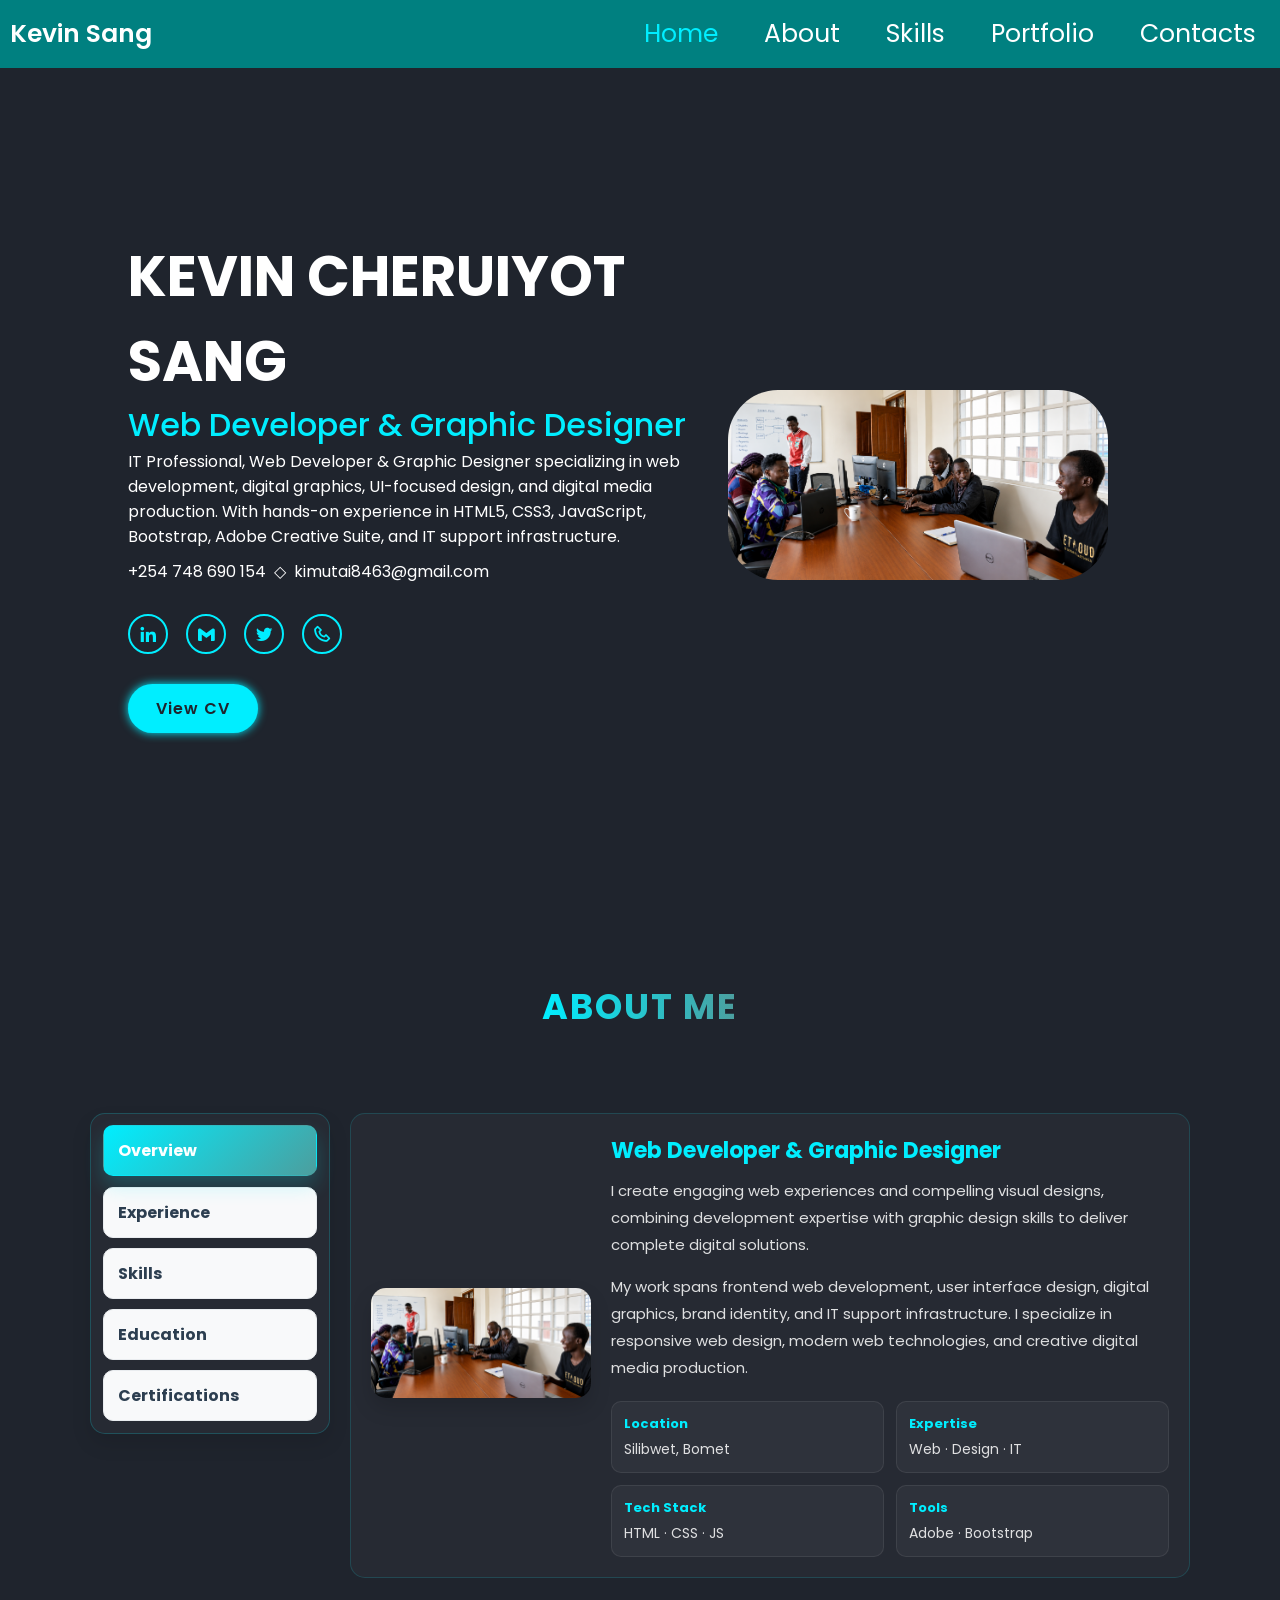
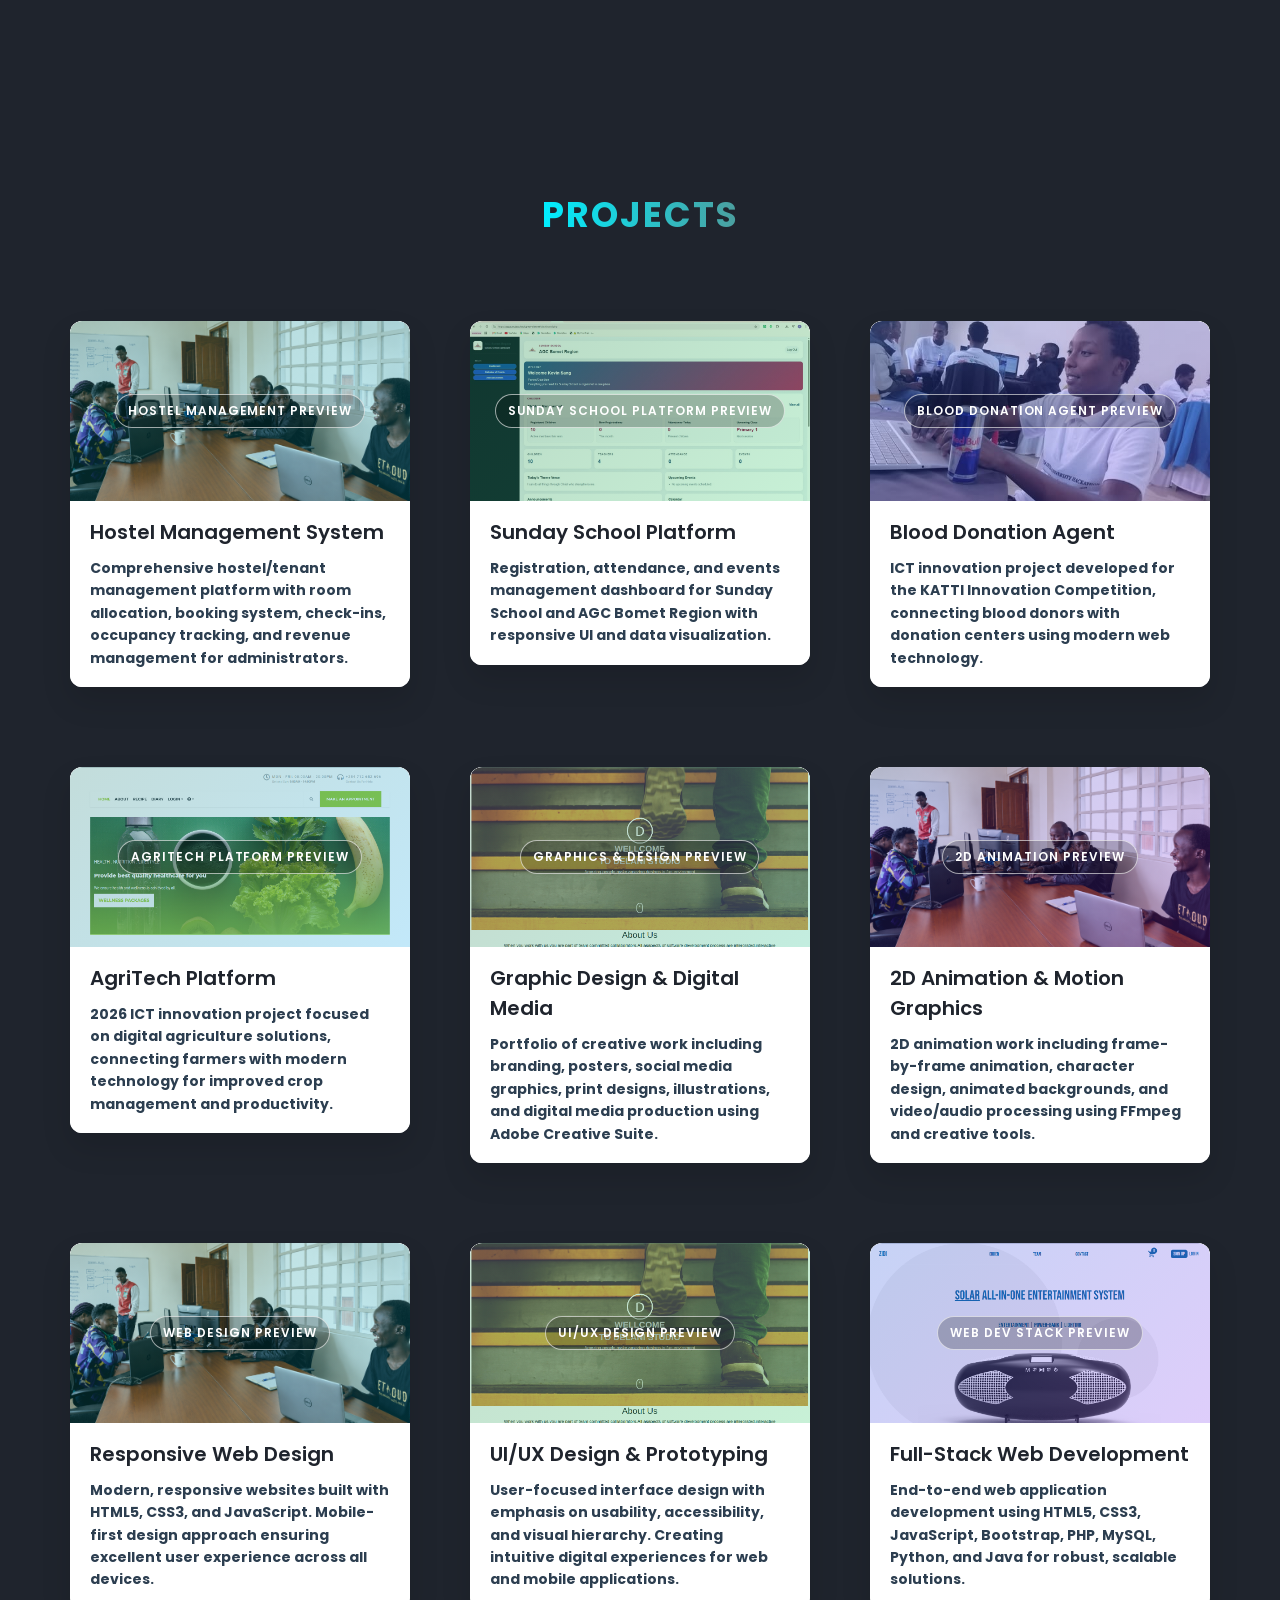
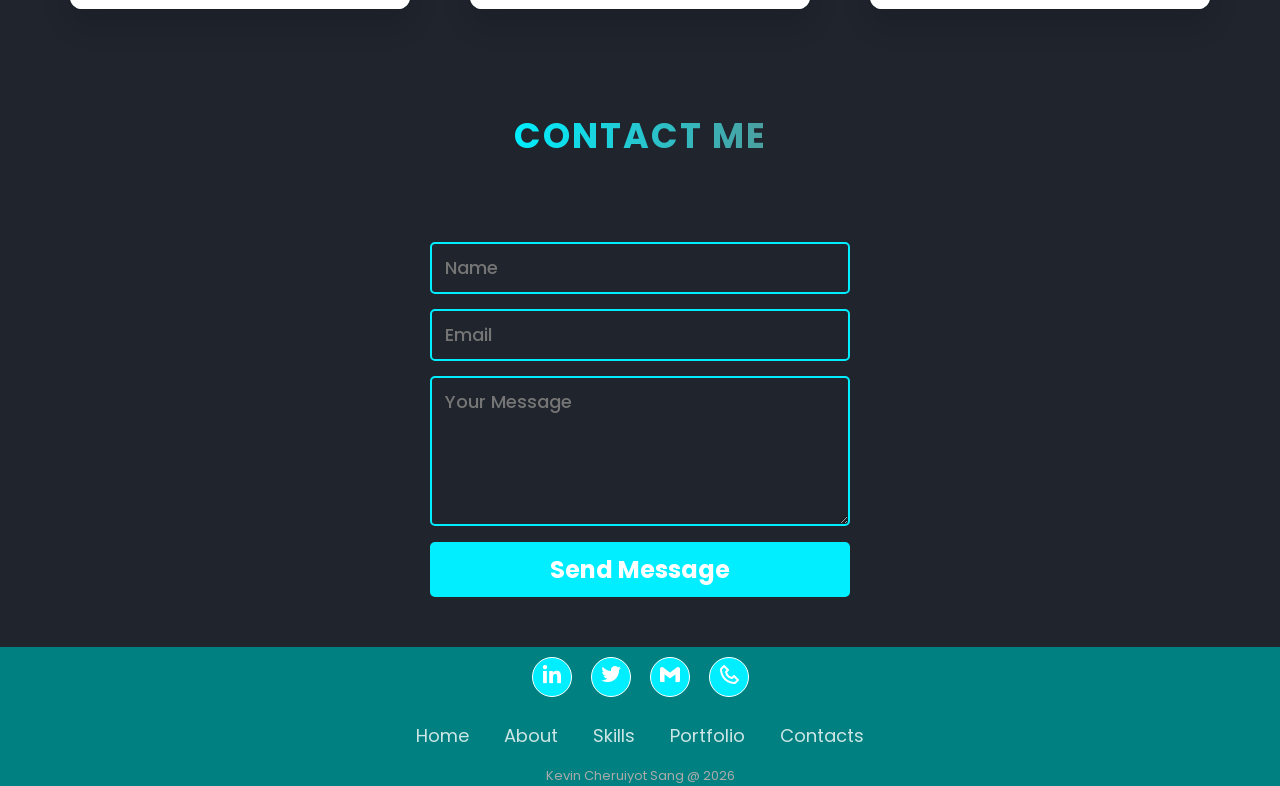
==== index.html @ 3bab042b "Update images and adjust background for improved visual consistency" ====
<!DOCTYPE html>
<html lang="en">

<head>
    <meta charset="UTF-8">
    <meta http-equiv="X-UA-Compatible" content="IE=edge">
    <meta name="viewport" content="width=device-width, initial-scale=1.0">
    <title>Kevin Cheruiyot Sang | Web Developer & Graphic Designer</title>
    <link href='https://unpkg.com/boxicons@2.1.4/css/boxicons.min.css' rel='stylesheet'>
    <link rel="stylesheet" href="./style.css">
   <link rel="icon" type="image/x-icon" href="images/favicon.ico">
</head>

<body>
    <nav class="navbar">
       
        <div class="logo">Kevin Sang</div>

        
        <ul class="nav-links">

            
            <input type="checkbox" id="checkbox_toggle" />
            <label for="checkbox_toggle" class="hamburger">&#9776;</label>

          
            <div class="menu">
                <li><a href="#" style="--i:1" class="active">Home</a></li>
                <li><a href="#about" style="--i:2">About</a></li>
                <li><a href="#about" style="--i:3">Skills</a></li>
                <li><a href="#portfolio" style="--i:4">Portfolio</a></li>
                <li><a href="#contact" style="--i:5">Contacts</a></li>

            </div>
        </ul>
    </nav>
    
    
        <section class="home">
            <div class="home-content">
                <h1>KEVIN CHERUIYOT SANG</h1>
                <h3><span>Web Developer & Graphic Designer</span></h3>
                <p>IT Professional, Web Developer & Graphic Designer specializing in web development, digital graphics, UI-focused design, and digital media production. With hands-on experience in HTML5, CSS3, JavaScript, Bootstrap, Adobe Creative Suite, and IT support infrastructure.</p>
                <p style="margin-top: 10px;">+254 748 690 154 &nbsp;◇&nbsp; kimutai8463@gmail.com</p>
                <div class="social-media">
                    <a href="https://ke.linkedin.com/in/sang-sang-044a56350" target="_blank" rel="noopener noreferrer" style="--i:6" aria-label="LinkedIn profile"><i class='bx bxl-linkedin'></i></a>
                    <a href="https://mail.google.com/mail/u/0/?view=cm&amp;fs=1&amp;to=kimutai8463@gmail.com" target="_blank" rel="noopener noreferrer" style="--i:7" aria-label="Compose an email to Kevin Cheruiyot Sang"><i class='bx bxl-gmail'></i></a>
                    <a href="https://x.com/sangkimu" target="_blank" rel="noopener noreferrer" style="--i:8" aria-label="X profile"><i class='bx bxl-twitter'></i></a>
                    <a href="tel:+254748690154" style="--i:9" aria-label="Call Kevin Cheruiyot Sang"><i class='bx bx-phone'></i></a>
                </div>
                <a href="./Resume_2.pdf" class="btn">View CV</a>
            </div>
            <div class="home-img">

                <img src="./images/home.png" alt="Kevin Cheruiyot Sang" width="400" height="450" style="border-radius: 50px;">

            </div>
        </section>
        <section class="about" id="about">
            <div class="u-center-text u-margin-bottom-big">
                <h2 class="heading-secondary">ABOUT ME</h2>
            </div>

            <div class="about-row">
                <aside class="about-nav">
                    <div class="nav-item active" data-section="overview">
                        <h3>Overview</h3>
                    </div>
                    <div class="nav-item" data-section="backend">
                        <h3>Experience</h3>
                    </div>
                    <div class="nav-item" data-section="frontend">
                        <h3>Skills</h3>
                    </div>
                    <div class="nav-item" data-section="payments">
                        <h3>Education</h3>
                    </div>
                    <div class="nav-item" data-section="devops">
                        <h3>Certifications</h3>
                    </div>
                </aside>

                <div class="about-content">
                    <div class="content-section active" id="overview">
                        <div class="about-profile">
                            <div class="profile-image">
                                <img src="./images/home.png" alt="Kevin Cheruiyot Sang">
                            </div>

                            <div class="overview-text">
                                <h3>Web Developer & Graphic Designer</h3>
                                <p>
                                    I create engaging web experiences and compelling visual designs, combining development expertise with graphic design skills to deliver complete digital solutions.
                                </p>
                                <p>
                                    My work spans frontend web development, user interface design, digital graphics, brand identity, and IT support infrastructure. I specialize in responsive web design, modern web technologies, and creative digital media production.
                                </p>

                                <div class="quick-stats">
                                    <div class="stat-item">
                                        <h4>Location</h4>
                                        <p>Silibwet, Bomet</p>
                                    </div>
                                    <div class="stat-item">
                                        <h4>Expertise</h4>
                                        <p>Web · Design · IT</p>
                                    </div>
                                    <div class="stat-item">
                                        <h4>Tech Stack</h4>
                                        <p>HTML · CSS · JS</p>
                                    </div>
                                    <div class="stat-item">
                                        <h4>Tools</h4>
                                        <p>Adobe · Bootstrap</p>
                                    </div>
                                </div>
                            </div>
                        </div>
                    </div>

                    <div class="content-section" id="backend">
                        <h3>Professional Experience</h3>
                        <div class="expertise-grid">
                            <div class="expertise-item">
                                <h4>IT Intern · Nakuru County Government</h4>
                                <p class="meta">Jan 2026 - Apr 2026</p>
                                <p class="meta">Ministry of Gender, Sports & Social Services</p>
                                <ul>
                                    <li>Provided IT systems support and technical assistance to staff</li>
                                    <li>Performed hardware and software troubleshooting and maintenance</li>
                                    <li>Collaborated with ICT personnel on system administration</li>
                                    <li>Ensured security and data confidentiality protocols</li>
                                </ul>
                            </div>

                            <div class="expertise-item">
                                <h4>IT Attachee · Nakuru County Government</h4>
                                <p class="meta">Jan 2024 - Apr 2024</p>
                                <p class="meta">ICT Department</p>
                                <ul>
                                    <li>Provided first-level technical support to end users</li>
                                    <li>Installed software and performed system updates</li>
                                    <li>Conducted preventive maintenance and network troubleshooting</li>
                                    <li>Set up computer systems and provided user support</li>
                                </ul>
                            </div>
                        </div>
                    </div>

                    <div class="content-section" id="frontend">
                        <h3>Core Skills</h3>
                        <div class="expertise-grid">
                            <div class="expertise-item">
                                <h4>🎨 Graphic & Visual Design</h4>
                                <p>Adobe Photoshop, Adobe Illustrator, Adobe Creative Cloud, Brand Identity, Digital Media Design, Print Media Design, Social Media Graphics, Digital Layouts, Editorial Graphics.</p>
                            </div>
                            <div class="expertise-item">
                                <h4>💻 Web Development</h4>
                                <p>HTML5, CSS3, JavaScript, Bootstrap, Responsive Web Design, PHP, MySQL, Python, Java, Basic JavaScript Programming, Database Management.</p>
                            </div>
                            <div class="expertise-item">
                                <h4>🖥️ IT & Systems</h4>
                                <p>IT Support, Help Desk Operations, Hardware Troubleshooting, Software Troubleshooting, Networking, System Administration, System Maintenance, Cybersecurity Fundamentals, Technical Documentation.</p>
                            </div>
                            <div class="expertise-item">
                                <h4>🎬 Media & Creative Production</h4>
                                <p>2D Animation, Digital Illustration, Visual Storytelling, Frame-by-Frame Animation, Video/Audio Processing, FFmpeg, Creative Content Production.</p>
                            </div>
                        </div>
                    </div>

                    <div class="content-section" id="payments">
                        <h3>Education</h3>
                        <div class="expertise-grid">
                            <div class="expertise-item">
                                <h4>Diploma in Information & Communication Technology</h4>
                                <p class="meta">Bomet Central Technical & Vocational College</p>
                                <p>Jan 2025 - Nov 2025 · Kenya</p>
                                <p class="small-text">Coursework: Computer Systems, Networking, Programming, Databases, Troubleshooting, Hardware Maintenance, Cybersecurity</p>
                            </div>
                        </div>
                    </div>

                    <div class="content-section" id="devops">
                        <h3>Certifications & Achievements</h3>
                        <div class="expertise-grid">
                            <div class="expertise-item">
                                <h4>KATTI ICT Innovation Competition</h4>
                                <p>Developed Blood Donation Agent as part of Kenya's leading ICT innovation program, showcasing practical application development and problem-solving skills.</p>
                            </div>
                            <div class="expertise-item">
                                <h4>Professional Development</h4>
                                <p>Continuous learning in web technologies, graphic design, digital media production, IT infrastructure, and emerging technologies through practical project experience.</p>
                            </div>
                        </div>
                    </div>
                </div>
            </div>
        </section>

        <section class="section-tours" id="portfolio">
            <div class=" u-center-text u-margin-bottom-big ">
                <h2 class="heading-secondary">
                    PROJECTS
                </h2>
            </div>
            <div class="row">
                <div class="project-animation--1">
                    <div class="col-1-of-3 col">
                        <div class="card">
                            <div class="card__side card__side--front ">
                                <div class="card__picture card__picture-1 card__picture-hostel">
                                    <span class="card__picture-label">Hostel Management Preview</span>
                                </div>
                                <h4 class="card__heading">
                                    <span class="card__heading--span--1">
                                        Hostel Management System
                                    </span>
                                </h4>
                                <div class="card__details">
                                    <p class="card__details-paragraph">Comprehensive hostel/tenant management platform with room allocation, booking system, check-ins, occupancy tracking, and revenue management for administrators.</p>
                                </div>
                            </div>
                            <div class="card__side card__side--back card__side--back-1">
                                <div class="card__cta">
                                    <p class="card__hover-description">Comprehensive hostel/tenant management platform with room allocation, booking system, check-ins, occupancy tracking, and revenue management for administrators.</p>
                                    <div class="card__price-box">
                                        <p class="card__price-only">FULL-STACK</p>
                                        <p class="card__price-only">HTML · CSS · JS</p>
                                    </div>
                                    <a href="#" class="btn btn--white">View Project</a>
                                </div>
                            </div>
                        </div>
                    </div>
                    <div class="col-1-of-3 col">
                        <div class="card">
                            <div class="card__side card__side--front ">
                                <div class="card__picture card__picture-2 card__picture-dashboard">
                                    <span class="card__picture-label">Sunday School Platform Preview</span>
                                </div>
                                <h4 class="card__heading">
                                    <span class="card__heading--span--2">
                                        Sunday School Platform
                                    </span>
                                </h4>
                                <div class="card__details">
                                    <p class="card__details-paragraph">Registration, attendance, and events management dashboard for Sunday School and AGC Bomet Region with responsive UI and data visualization.</p>
                                </div>
                            </div>
                            <div class="card__side card__side--back card__side--back-2">
                                <div class="card__cta">
                                    <p class="card__hover-description">Registration, attendance, and events management dashboard for Sunday School and AGC Bomet Region with responsive UI and data visualization.</p>
                                    <div class="card__price-box">
                                        <p class="card__price-only">DASHBOARD</p>
                                        <p class="card__price-only">RESPONSIVE UI</p>
                                    </div>
                                    <a href="#" class="btn btn--white">View Project</a>
                                </div>
                            </div>
                        </div>
                    </div>
                    <div class="col-1-of-3 col">
                        <div class="card">
                            <div class="card__side card__side--front ">
                                <div class="card__picture card__picture-3 card__picture-blood">
                                    <span class="card__picture-label">Blood Donation Agent Preview</span>
                                </div>
                                <h4 class="card__heading">
                                    <span class="card__heading--span--3">
                                        Blood Donation Agent
                                    </span>
                                </h4>
                                <div class="card__details">
                                    <p class="card__details-paragraph">ICT innovation project developed for the KATTI Innovation Competition, connecting blood donors with donation centers using modern web technology.</p>
                                </div>
                            </div>
                            <div class="card__side card__side--back card__side--back-3">
                                <div class="card__cta">
                                    <p class="card__hover-description">ICT innovation project developed for the KATTI Innovation Competition, connecting blood donors with donation centers using modern web technology.</p>
                                    <div class="card__price-box">
                                        <p class="card__price-only">INNOVATION</p>
                                        <p class="card__price-only">KATTI PROJECT</p>
                                    </div>
                                    <a href="#" class="btn btn--white">View Project</a>
                                </div>
                            </div>
                        </div>
                    </div>
                </div>
            </div>
            <div class="row">
                <div class="project-animation--2">
                    <div class="col-1-of-3 col">
                        <div class="card">
                            <div class="card__side card__side--front ">
                                <div class="card__picture card__picture-4 card__picture-agritech">
                                    <span class="card__picture-label">AgriTech Platform Preview</span>
                                </div>
                                <h4 class="card__heading">
                                    <span class="card__heading--span--1">
                                        AgriTech Platform
                                    </span>
                                </h4>
                                <div class="card__details">
                                    <p class="card__details-paragraph">2026 ICT innovation project focused on digital agriculture solutions, connecting farmers with modern technology for improved crop management and productivity.</p>
                                </div>
                            </div>
                            <div class="card__side card__side--back card__side--back-1">
                                <div class="card__cta">
                                    <p class="card__hover-description">2026 ICT innovation project focused on digital agriculture solutions, connecting farmers with modern technology for improved crop management and productivity.</p>
                                    <div class="card__price-box">
                                        <p class="card__price-only">AGRICULTURE</p>
                                        <p class="card__price-only">INNOVATION</p>
                                    </div>
                                    <a href="#" class="btn btn--white">View Project</a>
                                </div>
                            </div>
                        </div>
                    </div>
                    <div class="col-1-of-3 col">
                        <div class="card">
                            <div class="card__side card__side--front ">
                                <div class="card__picture card__picture-5 card__picture-design">
                                    <span class="card__picture-label">Graphics & Design Preview</span>
                                </div>
                                <h4 class="card__heading">
                                    <span class="card__heading--span--2">
                                        Graphic Design & Digital Media
                                    </span>
                                </h4>
                                <div class="card__details">
                                    <p class="card__details-paragraph">Portfolio of creative work including branding, posters, social media graphics, print designs, illustrations, and digital media production using Adobe Creative Suite.</p>
                                </div>
                            </div>
                            <div class="card__side card__side--back card__side--back-2">
                                <div class="card__cta">
                                    <p class="card__hover-description">Portfolio of creative work including branding, posters, social media graphics, print designs, illustrations, and digital media production using Adobe Creative Suite.</p>
                                    <div class="card__price-box">
                                        <p class="card__price-only">DESIGN</p>
                                        <p class="card__price-only">ADOBE</p>
                                    </div>
                                    <a href="gallery.html" class="btn btn--white">View Full Gallery</a>
                                </div>
                            </div>
                        </div>
                    </div>
                    <div class="col-1-of-3 col">
                        <div class="card">
                            <div class="card__side card__side--front ">
                                <div class="card__picture card__picture-6 card__picture-animation">
                                    <span class="card__picture-label">2D Animation Preview</span>
                                </div>
                                <h4 class="card__heading">
                                    <span class="card__heading--span--3">
                                        2D Animation & Motion Graphics
                                    </span>
                                </h4>
                                <div class="card__details">
                                    <p class="card__details-paragraph">2D animation work including frame-by-frame animation, character design, animated backgrounds, and video/audio processing using FFmpeg and creative tools.</p>
                                </div>
                            </div>
                            <div class="card__side card__side--back card__side--back-3">
                                <div class="card__cta">
                                    <p class="card__hover-description">2D animation work including frame-by-frame animation, character design, animated backgrounds, and video/audio processing using FFmpeg and creative tools.</p>
                                    <div class="card__price-box">
                                        <p class="card__price-only">ANIMATION</p>
                                        <p class="card__price-only">MOTION</p>
                                    </div>
                                    <a href="./animation.html" class="btn btn--white">View Animation Clips</a>
                                </div>
                            </div>
                        </div>
                    </div>
                </div>
            </div>
            <div class="row">
                <div class="project-animation--1">
                    <div class="col-1-of-3 col">
                        <div class="card">
                            <div class="card__side card__side--front ">
                                <div class="card__picture card__picture-1 card__picture-web">
                                    <span class="card__picture-label">Web Design Preview</span>
                                </div>
                                <h4 class="card__heading">
                                    <span class="card__heading--span--1">
                                        Responsive Web Design
                                    </span>
                                </h4>
                                <div class="card__details">
                                    <p class="card__details-paragraph">Modern, responsive websites built with HTML5, CSS3, and JavaScript. Mobile-first design approach ensuring excellent user experience across all devices.</p>
                                </div>
                            </div>
                            <div class="card__side card__side--back card__side--back-1">
                                <div class="card__cta">
                                    <p class="card__hover-description">Modern, responsive websites built with HTML5, CSS3, and JavaScript. Mobile-first design approach ensuring excellent user experience across all devices.</p>
                                    <div class="card__price-box">
                                        <p class="card__price-only">WEB DESIGN</p>
                                        <p class="card__price-only">RESPONSIVE</p>
                                    </div>
                                    <a href="#" class="btn btn--white">View Projects</a>
                                </div>
                            </div>
                        </div>
                    </div>
                    <div class="col-1-of-3 col">
                        <div class="card">
                            <div class="card__side card__side--front ">
                                <div class="card__picture card__picture-2 card__picture-uiux">
                                    <span class="card__picture-label">UI/UX Design Preview</span>
                                </div>
                                <h4 class="card__heading">
                                    <span class="card__heading--span--2">
                                        UI/UX Design & Prototyping
                                    </span>
                                </h4>
                                <div class="card__details">
                                    <p class="card__details-paragraph">User-focused interface design with emphasis on usability, accessibility, and visual hierarchy. Creating intuitive digital experiences for web and mobile applications.</p>
                                </div>
                            </div>
                            <div class="card__side card__side--back card__side--back-2">
                                <div class="card__cta">
                                    <p class="card__hover-description">User-focused interface design with emphasis on usability, accessibility, and visual hierarchy. Creating intuitive digital experiences for web and mobile applications.</p>
                                    <div class="card__price-box">
                                        <p class="card__price-only">UI/UX</p>
                                        <p class="card__price-only">DESIGN</p>
                                    </div>
                                    <a href="#" class="btn btn--white">View Designs</a>
                                </div>
                            </div>
                        </div>
                    </div>
                    <div class="col-1-of-3 col">
                        <div class="card">
                            <div class="card__side card__side--front ">
                                <div class="card__picture card__picture-3 card__picture-fullstack">
                                    <span class="card__picture-label">Web Dev Stack Preview</span>
                                </div>
                                <h4 class="card__heading">
                                    <span class="card__heading--span--3">
                                        Full-Stack Web Development
                                    </span>
                                </h4>
                                <div class="card__details">
                                    <p class="card__details-paragraph">End-to-end web application development using HTML5, CSS3, JavaScript, Bootstrap, PHP, MySQL, Python, and Java for robust, scalable solutions.</p>
                                </div>
                            </div>
                            <div class="card__side card__side--back card__side--back-3">
                                <div class="card__cta">
                                    <p class="card__hover-description">End-to-end web application development using HTML5, CSS3, JavaScript, Bootstrap, PHP, MySQL, Python, and Java for robust, scalable solutions.</p>
                                    <div class="card__price-box">
                                        <p class="card__price-only">FULL-STACK</p>
                                        <p class="card__price-only">WEB DEV</p>
                                    </div>
                                    <a href="#" class="btn btn--white">View Projects</a>
                                </div>
                            </div>
                        </div>
                    </div>
                </div>
            </div>
        </section>

        <section class="contact" id="contact">
            <div class=" u-center-text u-margin-bottom-big ">
                <h2 class="heading-secondary">
                    CONTACT ME
                </h2>
            </div>
            <form id="contact-form">
                <input name="name" type="text" class="feedback-input" placeholder="Name" required />
                <input name="email" type="email" class="feedback-input" placeholder="Email" required />
                <textarea name="message" class="feedback-input" placeholder="Your Message" required></textarea>
                <button type="submit">Send Message</button>
            </form>

        </section>
       <script>
           const form = document.getElementById('contact-form');

           function openGmailCompose(name, email, message) {
               const subject = encodeURIComponent(`Portfolio message from ${name}`);
               const body = encodeURIComponent(`Name: ${name}\nEmail: ${email}\n\n${message}`);
               window.open(`https://mail.google.com/mail/u/0/?view=cm&fs=1&to=kimutai8463@gmail.com&su=${subject}&body=${body}`, '_blank', 'noopener,noreferrer');
           }

           // Add submit event listener
           form.addEventListener('submit', function(event) {
               event.preventDefault();

               // Get form data
               const name = form.querySelector('input[name="name"]').value;
               const email = form.querySelector('input[name="email"]').value;
               const message = form.querySelector('textarea[name="message"]').value;

               openGmailCompose(name, email, message);
               form.reset();
           });
       </script>

       <section class="footer">
        <div class="social">
              <a href="https://ke.linkedin.com/in/sang-sang-044a56350" target="_blank" rel="noopener noreferrer" style="--i:6" aria-label="LinkedIn profile"><i class='bx bxl-linkedin'></i></a>
              <a href="https://x.com/sangkimu" target="_blank" rel="noopener noreferrer" style="--i:7" aria-label="X profile"><i class='bx bxl-twitter'></i></a>
            <a href="https://mail.google.com/mail/u/0/?view=cm&amp;fs=1&amp;to=kimutai8463@gmail.com" target="_blank" rel="noopener noreferrer" style="--i:8" aria-label="Compose an email to Kevin Cheruiyot Sang"><i class='bx bxl-gmail'></i></a>
              <a href="tel:+254748690154" style="--i:9" aria-label="Call Kevin Cheruiyot Sang"><i class='bx bx-phone'></i></a>
        </div>
        <ul class="list">
            <li><a href="#" style="--i:1" class="active">Home</a></li>
            <li><a href="#" style="--i:2">About</a></li>
            <li><a href="#" style="--i:3">Skills</a></li>
            <li><a href="#" style="--i:4">Portfolio</a></li>
            <li><a href="#" style="--i:5">Contacts</a></li>
        </ul>
        <p class="copyright">Kevin Cheruiyot Sang @ <script>document.write(new Date().getFullYear())</script></p>
      </section>

    <script>
        document.addEventListener('DOMContentLoaded', function() {
            const navItems = document.querySelectorAll('.nav-item');
            const contentSections = document.querySelectorAll('.content-section');

            function setActiveTab(targetItem) {
                navItems.forEach(nav => {
                    nav.classList.toggle('active', nav === targetItem);
                    const heading = nav.querySelector('h3');
                    if (heading) {
                        heading.style.color = nav === targetItem ? '#fff' : '#2c3e50';
                    }
                });

                contentSections.forEach(section => {
                    const isActive = section.id === targetItem.dataset.section;
                    section.classList.toggle('active', isActive);
                    section.style.display = isActive ? 'block' : 'none';
                });
            }

            navItems.forEach(item => {
                item.addEventListener('click', function() {
                    setActiveTab(this);
                });
            });

            setActiveTab(document.querySelector('.nav-item.active') || navItems[0]);
        });
    </script>
</body>

</html>
<!-- service_w1zmfwm -->
<!-- template_oob2ais -->
---- style.css ----
@import url('https://fonts.googleapis.com/css2?family=Poppins:wght@300&display=swap');

* {
    margin: 0;
    padding: 0;
    box-sizing: border-box;
    font-family: 'Poppins', sans-serif;
}
html {
    font-size: 62.5%;
    scroll-behavior: smooth;

} 




body {
    background-color: #1f242d;
    color: #fff;
    box-sizing: inherit;
    /* padding: 3rem; */


    font-family: cursive;
}

a {
    text-decoration: none;
}

li {
    list-style: none;
}

.container {
    padding: 3rem;
}

.navbar {
    display: flex;
    align-items: center;
    justify-content: space-between;
    padding: 10px;
    width: 100%;
    background-color: teal;
    color: #fff;
    position: fixed;
    z-index: 100;

}

/* .header {
        position: fixed;
        top:0;
        left: 0;
        width:100% ;
        padding: 20px 10%;
        background: transparent;
        display: flex;
        justify-content: space-between;
        align-items: center;
        z-index: 100;
        }   */


/* .navbar a {
        display: inline-block;
        color: #fff;
        font-weight: 500;
        text-decoration: none;
        margin-left: 35px;
        
    } */
.navbar a:hover,
.navbar a.active {
    color: #0ef;

}

.nav-links a {
    font-size: 25px;
    color: #fff;
    transition: 3s;
    opacity: 0;
    animation: slideTop .5s ease forwards;
    animation-delay: calc(.2s * var(--i));
}

/* LOGO */
.logo {
    font-size: 25px;
    color: #fff;
    text-decoration: none;
    font-weight: 600;
    cursor: default;
    opacity: 0;
    animation: slideRight 1s ease forwards;
}

/* NAVBAR MENU */
.menu {
    display: flex;
    gap: 1em;
    font-size: 18px;
}

.menu li:hover {
    background-color: #4c9e9e;
    border-radius: 5px;
    transition: 0.3s ease;
}

.menu li {
    padding: 5px 14px;
}

/* CHECKBOX HACK */

input[type=checkbox] {
    display: none;
}

/* HAMBURGER MENU */
.hamburger {
    display: none;
    font-size: 24px;
    user-select: none;
}

.heading-secondary {
    font-size: 3.5rem;
    text-transform: uppercase;
    font-weight: 700;
    display: inline-block;
    background-image: linear-gradient(to right, #0ef, #4c9e9e);
    -webkit-background-clip: text;
    color: transparent;
    letter-spacing: .2rem;
    transition: all .2s;
}

.heading-secondary:hover {
    transform: skewY(2deg) skewX(15deg) scale(1.1);
    text-shadow: 0.5rem 1rem 2rem rgba(0, 0, 0, 0.2);
}

.heading-primary {
    color: #fff;
    text-transform: uppercase;
    backface-visibility: hidden;
    margin-bottom: 6rem;
    /* display: block; */
    font-size: 4rem;
    font-weight: 600;
    letter-spacing: .5rem;
    /* animation-name: MoveInLeft;
  animation-duration: 1s; */
    /* animation-delay: 3s;
 animation-iteration-count: 3; */
    animation-timing-function: ease-out;
}

.u-center-text {
    text-align: center !important;
}

.u-margin-bottom-big {
    margin-bottom: 8rem !important;
}
.u-margin-bottom-small {
    margin-bottom: 4rem !important; }
.u-margin-top-small {
        margin-top: 4rem !important; }


.home {
    position: relative;
    width: 95%;
    height: 100vh;
    display: flex;
    justify-content: space-between;
    align-items: center;
    padding: 70px 10% 0;
}

.home-content {
    max-width: 600px;
}

.home-content h3 {
    font-size: 32px;
    font-weight: 500;
    opacity: 0;
    animation: slideBottom 1s ease forwards;
    animation-delay: .7s;
}

.home-content h3:nth-last-of-type(2) {
    margin-bottom: 30px;
    animation: slideTop 1s ease forwards;
    animation-delay: .7s;
}

.home-content h3 span {
    color: #0ef;
}

.home-content h1 {
    font-size: 56px;
    font-weight: 700;
    margin: -3px 0;
    opacity: 0;
    animation: slideRight 1s ease forwards;
    animation-delay: .7s;


}

.home-content p {
    font-size: 16px;
    opacity: 0;
    animation: slideLeft 1s ease forwards;
    animation-delay: .7s;
}
/* img{
    border-radius: 5px;
    border: 2px solid rgb(76, 158, 158);
    box-shadow: 0 1rem 2rem rgba(76, 158, 158, 0.644);
}
.home img{
    border-radius: 5px;
    border: 2px solid rgb(76, 158, 158);
    box-shadow: 0 1rem 2rem rgba(76, 158, 158, 0.644);
} */
.home-img {
    width: min(32vw, 450px);
    max-width: 450px;
    height: auto;
    margin-right: -20px;
    animation: zoomIn 1s ease forwards;
    animation-delay: .2s;

    /* background-color: #0ef; */

}

.home-img img {
    display: block;
    width: 100%;
    max-width: 400px;
    height: auto;
    object-fit: cover;
    border-radius: 50px;

}

.home-img--about {
    max-width: 450px;
    height: 30%;
    width: 20%;
    margin-right: -20px;
    animation: zoomIn 1s ease forwards;
    animation-delay: .2s;

    /* background-color: #0ef; */

}

.home-img--about img {
    justify-content: center;
    align-items: center;

}

.social-media a {
    display: inline-flex;
    width: 40px;
    height: 40px;
    justify-content: center;
    align-items: center;
    background-color: transparent;
    border: 2px solid #0ef;
    border-radius: 50%;
    font-size: 20px;
    text-decoration: none;
    margin: 30px 15px 30px 0;
    color: #0ef;
    opacity: 0;
    animation: slideLeft 1s ease forwards;
    animation-delay: calc(.2s * var(--i));
}

.social-media a:hover {
    background-color: #0ef;
    color: #1f242d;
    box-shadow: 0 0 20px #0ef;
}

.btn {
    display: inline-block;
    padding: 12px 28px;
    background-color: #0ef;
    border-radius: 40px;
    box-shadow: 0 0 10px #0ef;
    font-size: 16px;
    color: #1f242d;
    letter-spacing: 1px;
    text-decoration: none;
    font-weight: 600;
    animation: slideTop 1s ease forwards;
    animation-delay: .2s;
}

.btn--white {
    background-color: #fff;
    color: #777;
}

.btn--white::after {
    background-color: #fff;
}


.btn-text:link, .btn-text:visited {
    font-size: 1.6rem;
    color: #55e57e;
    display: inline-block;
    text-decoration: none;
    border-bottom: 1px solid #55e57e;
    padding: 3px;
    transition: all .2s; }
  
  .btn-text:hover {
    background-color: #55e57e;
    color: #fff;
    box-shadow: 0 1rem 2rem rgba(0, 0, 0, 0.15);
    transform: translateY(-2px); }
  
  .btn-text:active {
    box-shadow: 0 1rem 2rem rgba(0, 0, 0, 0.15);
    transform: translateY(-2px); }
  





.about-me{
    
    width: 100%;
    margin: 0 auto;
    box-shadow: 0 3rem 6rem rgba(0, 0, 0, 0);
    background-color: rgba(0, 238, 255, 0.356);
    border-radius: 3px;
    padding: 3rem;
    padding-left: 3rem;
    font-size: 1.6rem;
    transform: skewX(-12deg);
}

.paragraph {
    font-size: 1.6rem;
    padding: 1.5rem;
    text-align: center;
    transform: translateX(-3rem) skewX(12deg)
    /* width: 90%; */
}

.paragraph:not(:last-child) {
    margin-bottom: 3rem;
}

.about-description {

    /* display: flex;
    align-items: center;
    justify-content: center;
    padding-left: -3rem; */
    padding-left: 8rem;



}

.about {
    padding: 8rem 7% 6rem;
}

.about-row {
    display: flex;
    align-items: flex-start;
    gap: 2rem;
    width: min(1200px, 100%);
    margin: 0 auto;
}

.about-nav {
    flex: 0 0 240px;
    display: flex;
    flex-direction: column;
    gap: 1rem;
    padding: 1.2rem;
    border: 1px solid rgba(14, 240, 255, 0.2);
    background: rgba(255, 255, 255, 0.03);
    border-radius: 1.5rem;
    box-shadow: 0 1rem 2rem rgba(0, 0, 0, 0.1);
}

.nav-item {
    background: #f8f9fa;
    color: #2c3e50;
    border: 1px solid #e9ecef;
    border-radius: 1rem;
    padding: 1.2rem 1.4rem;
    cursor: pointer;
    transition: all 0.3s ease;
}

.nav-item h3 {
    font-size: 1.6rem;
    margin: 0;
    color: inherit;
}

.nav-item:hover,
.nav-item.active {
    background: linear-gradient(135deg, #0ef, #4c9e9e);
    color: #fff;
    border-color: transparent;
    transform: translateY(-1px);
    box-shadow: 0 1rem 2rem rgba(14, 239, 255, 0.2);
}

.about-content {
    flex: 1;
    min-width: 0;
    background: rgba(255, 255, 255, 0.03);
    border: 1px solid rgba(14, 240, 255, 0.15);
    border-radius: 1.5rem;
    padding: 2rem;
    animation: MoveInLeft 2s ease-out;
}

.content-section {
    display: none;
}

.content-section.active {
    display: block;
}

.about-profile {
    display: flex;
    align-items: center;
    gap: 2rem;
}

.profile-image {
    flex: 0 0 220px;
    max-width: 280px;
}

.profile-image img {
    width: 100%;
    height: auto;
    border-radius: 1.5rem;
    object-fit: cover;
    box-shadow: 0 1rem 2rem rgba(0, 0, 0, 0.15);
}

.overview-text {
    flex: 1;
    min-width: 0;
}

.overview-text h3 {
    font-size: 2.2rem;
    margin-bottom: 1rem;
    color: #0ef;
}

.overview-text p {
    font-size: 1.5rem;
    line-height: 1.8;
    margin-bottom: 1.5rem;
    color: rgba(255, 255, 255, 0.85);
}

.quick-stats {
    display: grid;
    grid-template-columns: repeat(2, minmax(0, 1fr));
    gap: 1.2rem;
    margin-top: 2rem;
}

.stat-item {
    background: rgba(255, 255, 255, 0.04);
    border: 1px solid rgba(255, 255, 255, 0.08);
    border-radius: 1rem;
    padding: 1.2rem;
}

.stat-item h4 {
    font-size: 1.3rem;
    margin-bottom: 0.5rem;
    color: #0ef;
}

.stat-item p {
    font-size: 1.4rem;
    margin: 0;
    line-height: 1.5;
}

.expertise-grid {
    display: grid;
    grid-template-columns: repeat(2, minmax(0, 1fr));
    gap: 1.5rem;
}

.expertise-item {
    background: rgba(255, 255, 255, 0.03);
    border: 1px solid rgba(255, 255, 255, 0.08);
    border-radius: 1.2rem;
    padding: 1.5rem;
}

.expertise-item h4 {
    font-size: 1.8rem;
    margin-bottom: 0.8rem;
    color: #fff;
}

.expertise-item p,
.expertise-item li {
    font-size: 1.4rem;
    line-height: 1.7;
    color: rgba(255, 255, 255, 0.8);
}

.expertise-item ul {
    padding-left: 2rem;
}

.expertise-item .meta {
    color: #0ef;
    margin-bottom: 0.4rem;
}

.about-skills{

    animation: MoveInRight 2s ease-out; 
}

.wrapper {
    width: 400px;
    font-family: 'Poppins', sans-serif;
    margin: 3px auto;
    /* padding: 70px; */
    /* padding-right: 70px; */
}

.skill {
    margin-bottom: 10px;
    position: relative;
    overflow-x: hidden;
}

.skill>p {

    font-size: 18px;
    font-weight: 300;
    /* color: white; */
    margin: 0;
    text-transform: uppercase;
}

.skill:before {
    width: 100%;
    height: 10px;
    content: "";
    display: block;
    position: absolute;
    background-color: #959595;
    bottom: 0;
}

.skill-bar {
    width: 100%;
    height: 10px;
    background-color: teal;
    display: block;
    position: relative;
}

.skill-bar span {
    position: absolute;
    border-top: 5px solid teal;
    top: -30px;
    padding: 0;
    font-size: 18px;
    padding: 3px 0;
    font-weight: 500;
}

.skill-bar {
    position: relative;
}

.skill1 .skill-count1 {
    right: 0;
}

.skill1 {
    width: 95%;
}

.skill2 {
    width: 85%;
}

.skill2 .skill-count2 {
    right: 0;
}

.skill3 {
    width: 75%;
}

.skill3 .skill-count3 {
    right: 0;
}

.skill4 {
    width: 90%;
}

.skill4 .skill-count4 {
    right: 0;
}

.section-tours {
    /* background-color: #f7f7f7; */
    padding: 15rem 0 10rem 0;
    /* margin-top: -10rem;  */

}
.project-animation--2{
    animation: slideBottom 2s ease forwards;
    animation-fill-mode: both;
}

.project-animation--1{
    animation: slideTop 2s ease forwards;
    animation-fill-mode: both;
}

.project-animation--1 > .col,
.project-animation--2 > .col {
    animation: MoveInBottom 0.8s ease-out both;
}

.project-animation--1 > .col:nth-child(2),
.project-animation--2 > .col:nth-child(2) {
    animation-delay: 0.15s;
}

.project-animation--1 > .col:nth-child(3),
.project-animation--2 > .col:nth-child(3) {
    animation-delay: 0.3s;
}

.row {
    max-width: 114rem;
    margin: 0 auto;
}

.row:not(:last-child) {
    margin-bottom: 8rem;
}

.row::after {
    content: "";
    display: table;
    clear: both;
}

.row [class^="col-"] {
    float: left;
}

.row [class^="col-"]:not(:last-child) {
    margin-right: 6rem;
}

.row .col-1-of-2 {
    width: calc((100% - 6rem)/2);
}

.row .col-1-of-3 {
    width: calc((100% - 2 * 6rem) / 3);
}

.row .col-2-of-3 {
    width: calc(2 * ((100% - 2 * 6rem) / 3) + 6rem);
}

.row .col-1-of-4 {
    width: calc((100% - 3 * 6rem) / 4);
}

.row .col-2-of-4 {
    width: calc(2 * ((100% - 3 * 6rem) / 4) + 6rem);
}

￼ .row .col-3-of-4 {
    width: calc(3 * ((100% - 3 * 6rem) / 4) + 2 * 6rem);
}

.card {
    position: relative;
    perspective: 1000px;
    transform-style: preserve-3d;
    color: #2c3e50;
    background: #fff;
    border-radius: 12px;
    overflow: hidden;
    box-shadow: 0 1.5rem 3rem rgba(0, 0, 0, 0.12);
    transition: transform .35s ease, box-shadow .35s ease;
    animation: MoveInBottom 0.8s ease-out both;
}

.card:hover {
    transform: translate3d(0, -8px, 0);
    box-shadow: 0 2rem 4rem rgba(0, 0, 0, 0.18);
}

.col:nth-child(3n + 1) .card:hover,
.col:nth-child(3n + 1) .card:focus-within {
    transform: translate3d(0, -8px, 0);
}

.col:nth-child(3n + 2) .card:hover,
.col:nth-child(3n + 2) .card:focus-within {
    transform: translate3d(0, -8px, 0);
}

.col:nth-child(3n) .card:hover,
.col:nth-child(3n) .card:focus-within {
    transform: translate3d(0, -8px, 0);
}

.card:focus-within {
    outline: 3px solid #0ef;
    outline-offset: 4px;
}

.card__picture {
    transition: transform .5s ease, filter .5s ease;
}

.card:hover .card__picture,
.card:focus-within .card__picture {
    transform: scale(1.04);
    filter: saturate(1.15);
}

.card__picture-label {
    transition: transform .35s ease, background-color .35s ease;
}

.card:hover .card__picture-label,
.card:focus-within .card__picture-label {
    transform: translateY(-4px);
    background-color: rgba(0, 0, 0, 0.36);
}

.card__heading {
    transition: color .3s ease, transform .3s ease;
}

.card:hover .card__heading,
.card:focus-within .card__heading {
    color: #087f8c;
    transform: translateX(4px);
}

.card .btn--white {
    transition: transform .3s ease, box-shadow .3s ease, background-color .3s ease;
}

.card .btn--white:hover,
.card .btn--white:focus-visible {
    transform: translateY(-3px) scale(1.03);
    box-shadow: 0 8px 18px rgba(31, 36, 45, 0.18);
}

.card__side {
    height: auto;
    font-weight: 700;
    position: relative;
    width: 100%;
    -webkit-backface-visibility: hidden;
    backface-visibility: hidden;
    transform-style: preserve-3d;
    border-radius: 0;
    overflow: visible;
    box-shadow: none;
}

.card__side--front {
    background-color: #fff;
    z-index: 1;
    transition: transform .8s cubic-bezier(.2, .7, .2, 1);
}

.card__side--back {
    position: absolute;
    inset: 0;
    z-index: 2;
    display: flex;
    align-items: center;
    background: #0f2335;
    color: #fff;
    transform: rotateY(180deg);
    transition: transform .8s cubic-bezier(.2, .7, .2, 1);
}

.card__side--back-1 {
    background-image: none;
}

.card__side--back-2 {
    background-image: none;
}

.card__side--back-3 {
    background-image: none;
}
.card__side--back-4 {
    background-image: none;
}
.card__side--back-5 {
    background-image: none;
}
.card__side--back-6{
    background-image: none;
}

.card:hover .card__side--back,
.card:focus-within .card__side--back {
    transform: rotateY(0deg);
}

.card:hover .card__side--front,
.card:focus-within .card__side--front {
    transform: rotateY(-180deg);
}

.card__picture {
    background-size: cover;
    background-position: center;
    height: 18rem;
    background-blend-mode: normal;
    border-top-left-radius: 12px;
    border-top-right-radius: 12px;
    -webkit-clip-path: none;
    clip-path: none;
    display: flex;
    align-items: center;
    justify-content: center;
    text-align: center;
    padding: 1rem;
}

.card__picture-1 {
    background-image: linear-gradient(135deg, #0f766e, #06b6d4);
}

.card__picture-2 {
    background-image: linear-gradient(135deg, #15803d, #22c55e);
}

.card__picture-3 {
    background-image: linear-gradient(135deg, #1d4ed8, #7c3aed);
}
.card__picture-4{
    background-image: linear-gradient(135deg, #0f766e, #0ea5e9);
}
.card__picture-5 {
    background-image: linear-gradient(135deg, #166534, #10b981);
}
.card__picture-6 {
    background-image: linear-gradient(135deg, #1e40af, #9333ea);
}

.card__picture-hostel {
    background-image: linear-gradient(135deg, rgba(15, 118, 110, .3), rgba(6, 182, 212, .25)), url('./images/home.png');
}

.card__picture-dashboard {
    background-image: linear-gradient(135deg, rgba(21, 128, 61, .3), rgba(34, 197, 94, .25)), url('./images/sundayschool.jpg');
}

.card__picture-blood {
    background-image: linear-gradient(135deg, rgba(29, 78, 216, .28), rgba(124, 58, 237, .25)), url('./images/fk.jpg');
}

.card__picture-agritech {
    background-image: linear-gradient(135deg, rgba(15, 118, 110, .25), rgba(14, 165, 233, .25)), url('./images/halisi.png');
}

.card__picture-design {
    background-image: linear-gradient(135deg, rgba(22, 101, 52, .25), rgba(16, 185, 129, .25)), url('./images/delani.png');
}

.card__picture-animation {
    background-image: linear-gradient(135deg, rgba(30, 64, 175, .25), rgba(147, 51, 234, .25)), url('./images/home.png');
}

.card__picture-web {
    background-image: linear-gradient(135deg, rgba(15, 118, 110, .25), rgba(6, 182, 212, .25)), url('./images/home.png');
}

.card__picture-uiux {
    background-image: linear-gradient(135deg, rgba(21, 128, 61, .25), rgba(34, 197, 94, .25)), url('./images/delani.png');
}

.card__picture-fullstack {
    background-image: linear-gradient(135deg, rgba(29, 78, 216, .25), rgba(124, 58, 237, .25)), url('./images/eoszidi.png');
}

.card__picture-label {
    font-size: 1.2rem;
    font-weight: 600;
    letter-spacing: .08em;
    text-transform: uppercase;
    color: #ffffff;
    background: rgba(0, 0, 0, 0.22);
    border: 1px solid rgba(255, 255, 255, 0.6);
    border-radius: 999px;
    padding: .7rem 1.2rem;
}
.card__heading {
    font-size: 2rem;
    font-weight: 600;
    text-transform: none;
    color: #1f242d;
    position: static;
    width: 100%;
    text-align: left;
    padding: 1.6rem 2rem .4rem;
    margin: 0;
}

.card__heading--span {
    padding: 1rem 1.5rem;
    -webkit-box-decoration-break: clone;
    box-decoration-break: clone;
}

.card__heading--span--1 {
    background-image: none;
    color: inherit;
    padding: 0;
}

.card__heading--span--2 {
    background-image: none;
    color: inherit;
    padding: 0;
}

.card__heading--span--3 {
    background-image: none;
    color: inherit;
    padding: 0;
}

.card__details {
    padding: .6rem 2rem 1.8rem;
}

.animation-clips {
    display: grid;
    grid-template-columns: repeat(2, minmax(0, 1fr));
    gap: .8rem;
    margin-top: 1.2rem;
}

.animation-clip {
    display: block;
    width: 100%;
    aspect-ratio: 16 / 9;
    border: 2px solid rgba(14, 239, 255, 0.35);
    border-radius: .6rem;
    background: #1f242d;
    object-fit: cover;
}

.animation-clip:focus-visible {
    outline: 2px solid #0ef;
    outline-offset: 2px;
}

.animation-gallery {
    display: grid;
    grid-template-columns: repeat(2, minmax(0, 1fr));
    gap: 2.5rem;
}

.animation-gallery__item {
    padding: 1.4rem;
    border: 1px solid rgba(14, 239, 255, 0.15);
    border-radius: 1.6rem;
    background: rgba(255, 255, 255, 0.04);
    box-shadow: 0 1.3rem 2.6rem rgba(0, 0, 0, 0.25);
}

.animation-gallery__item video {
    display: block;
    width: 100%;
    aspect-ratio: 16 / 9;
    border: 1px solid rgba(14, 239, 255, 0.3);
    border-radius: 1rem;
    background: #0f2335;
}

.animation-gallery__item audio {
    display: block;
    width: 100%;
    margin-top: 1rem;
}

.animation-gallery__item h2 {
    margin: 1.2rem 0 0;
    color: #0ef;
    font-size: 1.7rem;
    letter-spacing: .06em;
    text-transform: uppercase;
}

.pdf-container {
    width: 100%;
    height: 100vh;
    display: flex;
    align-items: center;
    justify-content: center;
    background: #1f242d;
}

.pdf-container embed {
    width: 100%;
    height: 100%;
    border: 0;
}

.pdf-fallback {
    position: absolute;
    color: #fff;
    font-size: 1.6rem;
    text-align: center;
}

.pdf-fallback a {
    color: #0ef;
    font-weight: 700;
}

@media (max-width: 700px) {
    .animation-gallery {
        grid-template-columns: 1fr;
    }
}

.card__details ul {
    list-style: none;
    width: 80%;
    margin: 0 auto;
}

.card__details ul li {
    text-align: center;
    font-size: 1.5rem;
    padding: 1rem;
}
.card__details-paragraph{
    font-size: 1.4rem;
    line-height: 1.6;
    color: #2c3e50;
    margin: 0;
}

.card__details ul li:not(:last-child) {
    border-bottom: 1px solid #eee;
}

.card__cta {
    position: relative;
    width: 100%;
    text-align: center;
    padding: 2.4rem 2rem;
}

.card__hover-description {
    max-width: 30rem;
    margin: 0 auto 1.8rem;
    color: rgba(255, 255, 255, 0.92);
    font-size: 1.35rem;
    font-weight: 400;
    line-height: 1.55;
}

.card__price-box {
    justify-content: center;
    text-align: center;
    margin-bottom: 1.2rem;
    color: #fff;
    display: flex;
    flex-wrap: wrap;
    align-items: center;
    gap: .6rem;
}

.card__price-box p {
    margin: 0;
}

.card__price-only {
    font-size: 1.1rem;
    font-weight: 600;
    letter-spacing: .04em;
    text-transform: uppercase;
    background: rgba(255, 255, 255, 0.16);
    color: #fff;
    padding: .45rem .8rem;
    border-radius: 999px;
}

.card__price-value {
    font-size: 2rem;
    font-weight: 600;
}

.card .btn--white {
    background-color: #0ef;
    color: #1f242d;
    box-shadow: none;
    border-radius: 24px;
    padding: 10px 20px;
}

.story-blog{
    padding: 0 20rem 10rem 20rem ;
}



form {
    max-width: 420px;
    margin: 50px auto;
}

.feedback-input {
    color: white;
    font-family: 'Poppins', sans-serif;
    font-weight: 500;
    font-size: 18px;
    border-radius: 5px;
    line-height: 22px;
    background-color: transparent;
    border: 2px solid #0ef;
    transition: all 0.3s;
    padding: 13px;
    margin-bottom: 15px;
    width: 100%;
    box-sizing: border-box;
    outline: 0;
}

.feedback-input:focus {
    border: 2px solid #0ef;
}

textarea {
    height: 150px;
    line-height: 150%;
    resize: vertical;
}

[type="submit"] {
    font-family: 'Poppins', sans-serif;
    width: 100%;
    background-color: #0ef;
    border-radius: 5px;
    border: 0;
    cursor: pointer;
    color: white;
    font-size: 24px;
    padding-top: 10px;
    padding-bottom: 10px;
    transition: all 0.3s;
    margin-top: -4px;
    font-weight: 700;
}

[type="submit"]:hover {
    background-color: #0ef;
}




  
.footer {
    
    padding-top: 10px;
    width: 100%;
    background-color: teal;

  }
  .footer .social {
    text-align: center;
    padding-bottom: 25px;
    color: #4b4c4d;
  }
  .footer .social a {
    font-size: 24px;
    color: inherit;
    /* box-shadow: 0 0 10px #000; */
    background-color: #0ef;

    border: 1px solid #fff;
    width: 40px;
    height: 40px;
    line-height: 38px;
    display: inline-block;
    text-align: center;
    border-radius: 50%;
    margin: 0 8px;
    opacity: 0.75;
    color: #fff;
    animation: slideLeft 1s ease forwards;
    animation-delay: calc(.2s * var(--i));
  }
  .footer .social a:hover {
    opacity: 0.9;
  }
  .footer ul {
    margin-top: 0;
    padding: 0;
    list-style: none;
    text-align: center;
    font-size: 18px;
    line-height: 1.6;
    margin-bottom: 0;
  }
  .footer ul a {
    color: inherit;
    text-decoration: none;
    opacity: 0.8;
  }
  .footer ul li {
    display: inline-block;
    padding: 0 15px;
  }
  .footer ul a:hover {
    opacity: 1;
  }
  .footer .copyright {
    margin-top: 15px;
    text-align: center;
    font-size: 13px;
    color: #aaa;
  }

@keyframes slideRight {
    0% {
        transform: translateX(-100px);
        opacity: 0;
    }

    100% {
        transform: translateX(0);
        opacity: 1;
    }

}

@keyframes slideLeft {
    0% {
        transform: translateX(100px);
        opacity: 0;
    }

    100% {
        transform: translateX(0);
        opacity: 1;
    }

}

@keyframes slideTop {
    0% {
        transform: translateY(-100px);
        opacity: 0;
    }

    100% {
        transform: translateY(0);
        opacity: 1;
    }

}

@keyframes slideBottom {
    0% {
        transform: translateY(100px);
        opacity: 0;
    }

    100% {
        transform: translateY(0);
        opacity: 1;
    }

}

@keyframes zoomIn {
    0% {
        transform: scale(0);
        opacity: 0;
    }

    100% {
        transform: scale(1);
        opacity: 1;
    }
}

@keyframes MoveInLeft {
    0% {
        opacity: 0;
        transform: translateX(-10rem);
    }

    80% {
        transform: translateX(1rem);
    }

    100% {
        opacity: 1;
        transform: translate(0);
    }
}

@keyframes MoveInRight {
    0% {
        opacity: 0;
        transform: translateX(10rem);
    }

    80% {
        transform: translateX(-1rem);
    }

    100% {
        opacity: 1;
        transform: translate(0);
    }
}

@keyframes MoveInBottom {
    0% {
        opacity: 0;
        transform: translateY(3rem);
    }

    100% {
        opacity: 1;
        transform: translate(0);
    }
}

@media (prefers-reduced-motion: reduce) {
    *,
    *::before,
    *::after {
        animation-duration: 0.01ms !important;
        animation-iteration-count: 1 !important;
        scroll-behavior: auto !important;
        transition-duration: 0.01ms !important;
    }

    .card__side--front,
    .card__side--back {
        transition-duration: .8s !important;
    }
}



@media (max-width: 768px) {
    .menu {
        display: none;
        position: absolute;
        background-color: teal;
        right: 0;
        left: 0;
        width: -60%;
        text-align: center;
        padding: 16px 0;
    }

    .menu li:hover {
        display: inline-block;
        background-color: #4c9e9e;
        transition: 0.3s ease;
    }

    .menu li+li {
        margin-top: 12px;
    }

    input[type=checkbox]:checked~.menu {
        display: block;
    }

    .hamburger {
        display: block;
    }

    .home {
        width: 100%;
        padding: 50px 5% 0;
        height: auto;
        min-height: 100vh;
    }

    .home-content {
        max-width: 100%;
        padding: 0;
        margin-top: 20px;
    }

    .home-content h1 {
        font-size: 40px;
    }

    .home-content h3 {
        font-size: 24px;
    }

    .home-content p {
        font-size: 14px;
        margin-bottom: 20px;
    }

    .home-img {
        display: none;
    }

    .social-media {
        display: flex;
        justify-content: center;
        gap: 10px;
        flex-wrap: nowrap;
        overflow-x: auto;
        padding: 5px 0;
        margin: 15px 0;
        -webkit-overflow-scrolling: touch;
        scrollbar-width: none;
        -ms-overflow-style: none;
    }

    .social-media::-webkit-scrollbar {
        display: none;
    }

    .social-media a {
        flex: 0 0 auto;
        margin: 0;
        width: 35px;
        height: 35px;
        font-size: 18px;
    }

    .row {
        margin-bottom: 0;
        padding: 0;
    }
  
    .row:not(:last-child) {
        margin-bottom: 2rem;
    }
  
    .row [class^="col-"]:not(:last-child) {
        margin-right: 0;
    }
  
    .row .col-1-of-2,
    .row .col-1-of-3,
    .row .col-2-of-3,
    .row .col-1-of-4,
    .row .col-2-of-4,
    .row .col-3-of-4 {
        width: 100%;
        margin-right: 0;
    }

    .about-nav {
        flex: 1 1 100% !important;
        margin-bottom: 10px;
        display: flex;
        overflow-x: auto;
        padding: 5px;
        gap: 5px;
        -webkit-overflow-scrolling: touch;
        scrollbar-width: none;
        -ms-overflow-style: none;
    }

    .about-nav::-webkit-scrollbar {
        display: none;
    }

    .nav-item {
        flex: 0 0 auto;
        white-space: nowrap;
        margin-bottom: 0 !important;
        min-width: 100px;
        text-align: center;
        padding: 8px !important;
    }

    .about-content {
        flex: 1 1 100% !important;
        padding: 10px !important;
        margin: 0;
    }

    .profile-image {
        flex: 1 1 100% !important;
        max-width: 250px !important;
        margin: 0 auto;
    }

    .overview-text {
        flex: 1 1 100% !important;
        padding: 0;
    }

    .expertise-grid {
        grid-template-columns: 1fr !important;
        gap: 10px;
    }

    .expertise-item {
        padding: 10px !important;
        margin: 0;
    }

    .quick-stats {
        grid-template-columns: 1fr !important;
        gap: 10px;
        margin-top: 15px;
    }

    .stat-item {
        padding: 10px !important;
        margin: 0;
    }

    .heading-secondary {
        font-size: 2.5rem;
        margin-bottom: 2rem !important;
    }

    .u-margin-bottom-big {
        margin-bottom: 2rem !important;
    }

    .col {
        margin: 0 auto;
        padding: 1rem;
    }

    .footer .social {
        padding-bottom: 15px;
    }

    .footer .social a {
        font-size: 18px;
        width: 30px;
        height: 30px;
        line-height: 28px;
        margin: 0 6px;
    }

    .footer ul {
        font-size: 14px;
    }

    .footer ul li {
        padding: 0 10px;
    }

    .footer .copyright {
        margin-top: 10px;
        font-size: 12px;
    }

    .section-tours {
        padding: 5rem 0 5rem 0;
    }

    .about {
        padding-top: 2rem;
    }
}

@media (max-width: 480px) {
    .home {
        padding: 40px 3% 0;
    }

    .home-content h1 {
        font-size: 32px;
    }

    .home-content h3 {
        font-size: 20px;
    }

    .home-content p {
        font-size: 13px;
    }

    .about-nav {
        padding: 5px !important;
    }

    .about-content {
        padding: 8px !important;
    }

    .nav-item {
        padding: 8px !important;
        min-width: 90px;
    }

    .nav-item h3 {
        font-size: 0.85em !important;
    }

    .content-section h3 {
        font-size: 1.1em !important;
        margin-bottom: 15px;
    }

    .expertise-item {
        padding: 8px !important;
    }

    .social-media {
        gap: 8px;
    }

    .social-media a {
        width: 30px;
        height: 30px;
        font-size: 16px;
    }

    .heading-secondary {
        font-size: 2rem;
    }
}

.gallery-page {
    min-height: 100vh;
    background: #1f242d;
    color: #fff;
    font-family: 'Poppins', 'Segoe UI', sans-serif;
}

.gallery {
    width: min(110rem, 92%);
    margin: 0 auto;
    padding: 5rem 0 8rem;
}

.gallery__back {
    display: inline-block;
    margin-bottom: 5rem;
    color: #0ef;
    font-size: 1.5rem;
    font-weight: 700;
    letter-spacing: 0.02em;
}

.gallery__header {
    max-width: 62rem;
    margin-bottom: 4rem;
    padding: 2rem 2.4rem;
    background: rgba(255, 255, 255, 0.03);
    border: 1px solid rgba(14, 239, 255, 0.15);
    border-radius: 1.6rem;
}

.gallery__eyebrow {
    margin-bottom: 1rem;
    color: #0ef;
    font-size: 1.2rem;
    font-weight: 700;
    letter-spacing: .12em;
    text-transform: uppercase;
}

.gallery__header h1 {
    margin-bottom: 1rem;
    color: #fff;
    font-size: clamp(3rem, 5vw, 5.5rem);
    line-height: 1.1;
}

.gallery__header > p:last-child {
    color: rgba(255, 255, 255, 0.8);
    font-size: 1.7rem;
    line-height: 1.6;
}

.animation-sound-toggle {
    margin-top: 1.8rem;
    padding: .9rem 1.4rem;
    border: 1px solid #0ef;
    border-radius: .6rem;
    background: transparent;
    color: #0ef;
    font: inherit;
    font-size: 1.3rem;
    font-weight: 700;
    cursor: pointer;
}

.animation-sound-toggle:hover,
.animation-sound-toggle:focus-visible {
    background: #0ef;
    color: #1f242d;
}

.animation-sound-toggle:disabled {
    border-color: rgba(14, 239, 255, 0.45);
    color: rgba(14, 239, 255, 0.7);
    cursor: default;
}

.gallery__albums {
    display: grid;
    grid-template-columns: repeat(2, minmax(0, 1fr));
    gap: 2.5rem;
}

.album {
    background: rgba(255, 255, 255, 0.04);
    border: 1px solid rgba(14, 239, 255, 0.15);
    border-radius: 2rem;
    padding: 2rem;
    box-shadow: 0 1.4rem 3rem rgba(0, 0, 0, 0.2);
}

.album__header {
    display: flex;
    align-items: end;
    justify-content: space-between;
    gap: 1.5rem;
    margin-bottom: 1.8rem;
}

.album__header h2 {
    margin: 0;
    color: #0ef;
    font-size: clamp(2.2rem, 2vw, 3rem);
    letter-spacing: .08em;
    text-transform: uppercase;
}

.album__count {
    display: inline-flex;
    align-items: center;
    justify-content: center;
    min-height: 3rem;
    padding: 0.6rem 1.1rem;
    border-radius: 999px;
    background: rgba(14, 239, 255, 0.12);
    color: #0ef;
    font-size: 1.1rem;
    font-weight: 700;
    letter-spacing: 0.05em;
    text-transform: uppercase;
}

.album__card {
    width: 100%;
    padding: 1.4rem;
    border: 1px solid rgba(14, 239, 255, 0.2);
    border-radius: 1.6rem;
    background: rgba(255, 255, 255, 0.03);
    box-shadow: inset 0 0 0 1px rgba(255,255,255,0.08), 0 1.3rem 2.6rem rgba(0, 0, 0, 0.3);
    cursor: pointer;
    text-align: left;
    transition: transform 0.2s ease, box-shadow 0.2s ease;
}

.album__card:hover,
.album__card:focus-visible {
    transform: translateY(-4px);
    box-shadow: inset 0 0 0 1px rgba(14, 239, 255, 0.25), 0 1.8rem 3rem rgba(0, 0, 0, 0.38);
}

.album__photo {
    position: relative;
    display: flex;
    align-items: center;
    justify-content: center;
    min-height: 36rem;
    border-radius: 1.2rem;
    background: #0f2335;
    border: 1px solid rgba(14, 239, 255, 0.15);
}

.album__photo::before,
.album__photo::after {
    content: "";
    position: absolute;
    inset: 1rem;
    border: 1px solid rgba(255, 255, 255, 0.35);
    pointer-events: none;
    border-radius: 0.8rem;
}

.album__photo::after {
    inset: 1.8rem;
    border-color: rgba(14, 239, 255, 0.35);
}

.album__photo img {
    display: block;
    width: 100%;
    height: auto;
    max-height: 72rem;
    object-fit: contain;
    transition: transform 0.4s ease;
}

.album__card:hover .album__photo img {
    transform: scale(1.02);
}

.album__meta {
    display: flex;
    align-items: center;
    justify-content: space-between;
    gap: 1rem;
    padding-top: 1.4rem;
}

.album__tag {
    display: inline-flex;
    align-items: center;
    padding: 0.45rem 0.8rem;
    border-radius: 999px;
    background: rgba(14, 239, 255, 0.12);
    color: #0ef;
    font-size: 1.1rem;
    font-weight: 700;
    letter-spacing: 0.08em;
    text-transform: uppercase;
}

.album__label {
    font-size: 1.4rem;
    color: #fff;
    text-align: right;
    line-height: 1.5;
}

@media (max-width: 900px) {
    .gallery__albums {
        grid-template-columns: 1fr;
    }
}

@media (max-width: 480px) {
    .album {
        padding: 1.5rem;
    }

    .album__header {
        align-items: flex-start;
        flex-direction: column;
    }

    .album__photo {
        min-height: 28rem;
    }

    .album__meta {
        flex-direction: column;
        align-items: flex-start;
    }

    .album__label {
        text-align: left;
    }
}
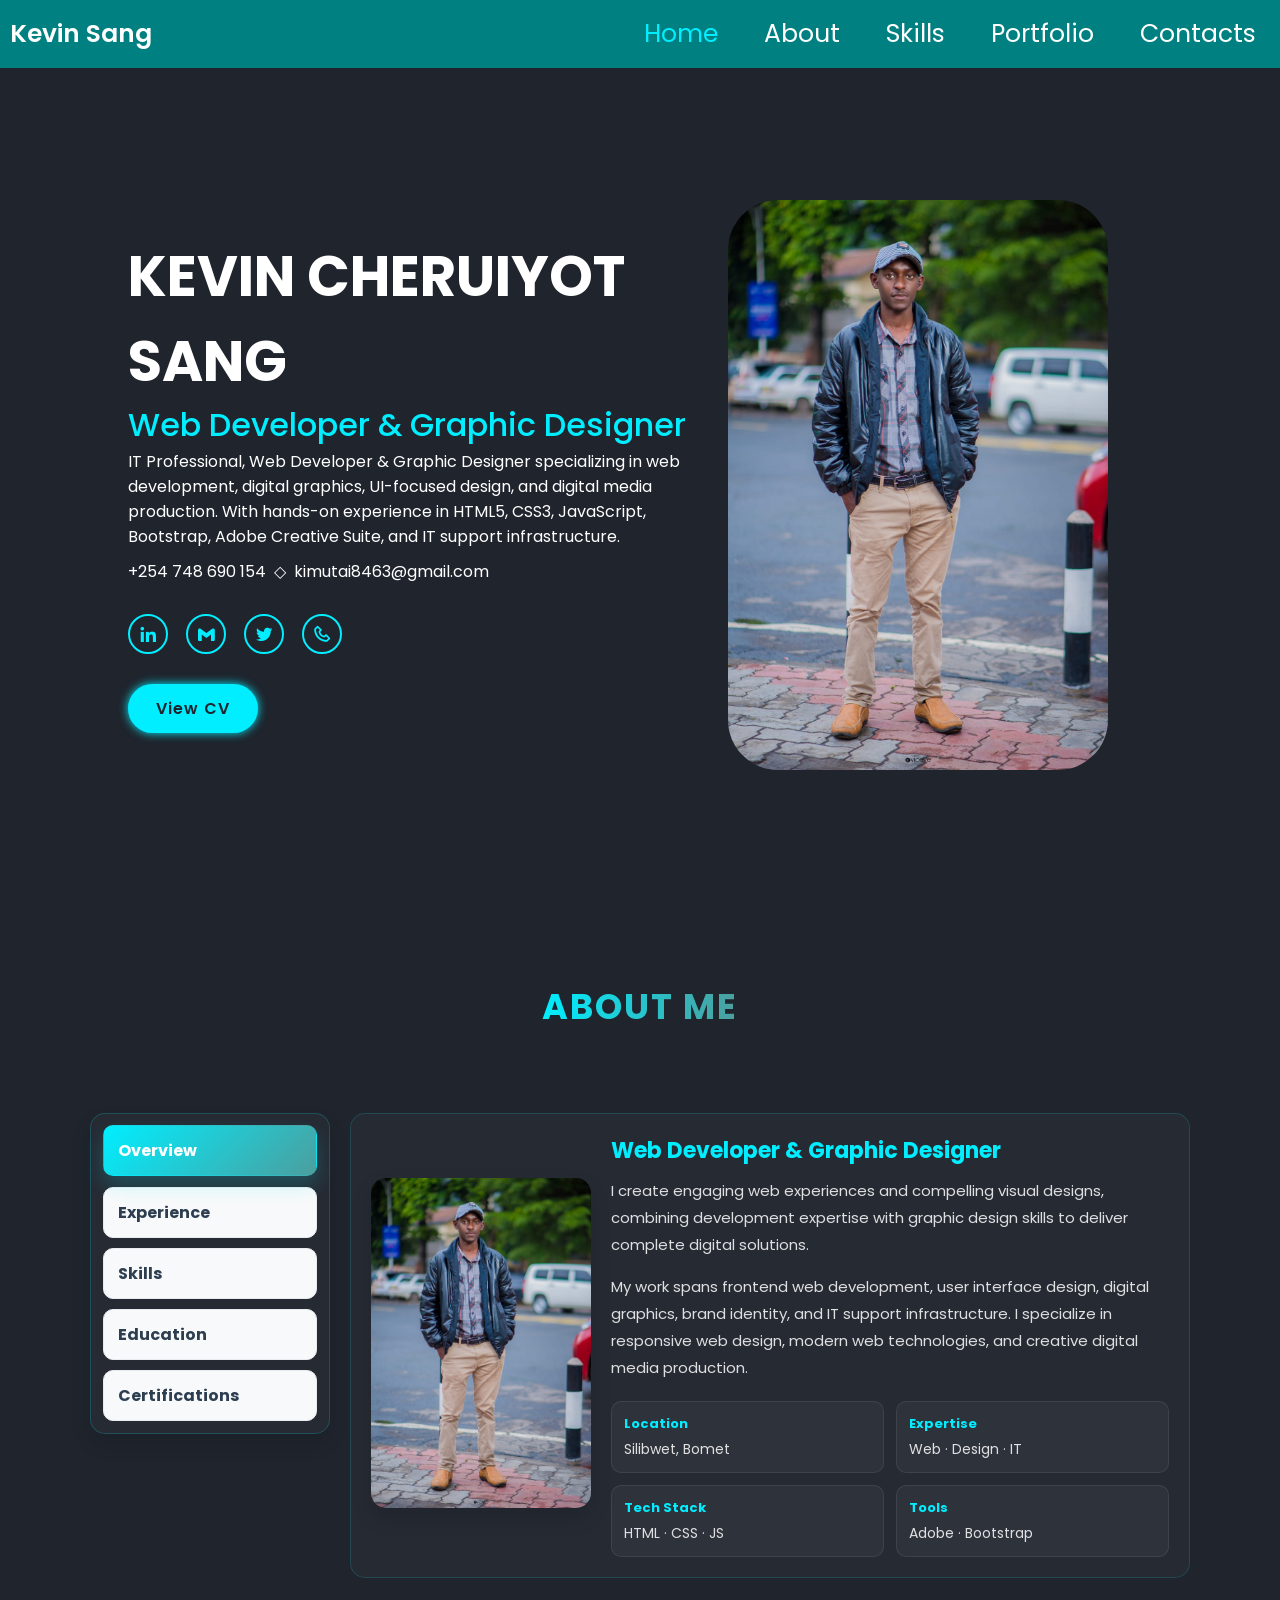
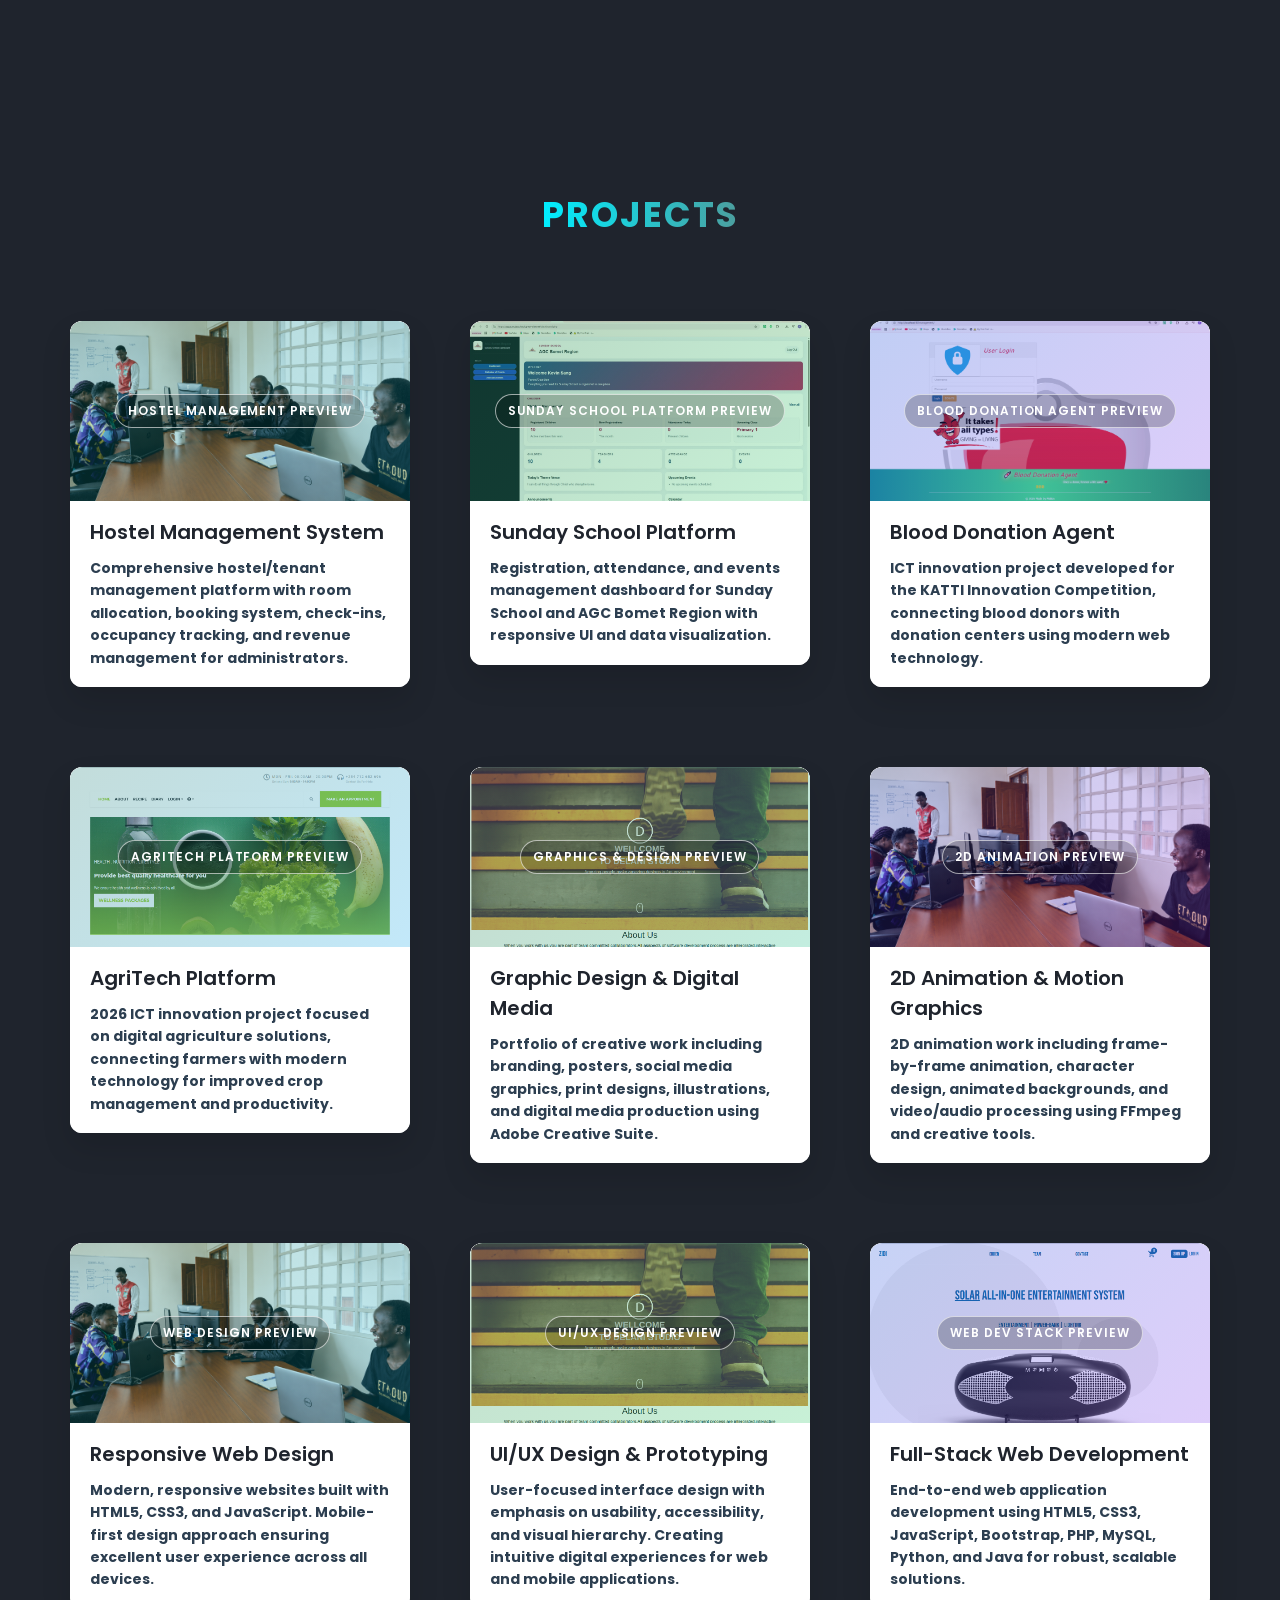
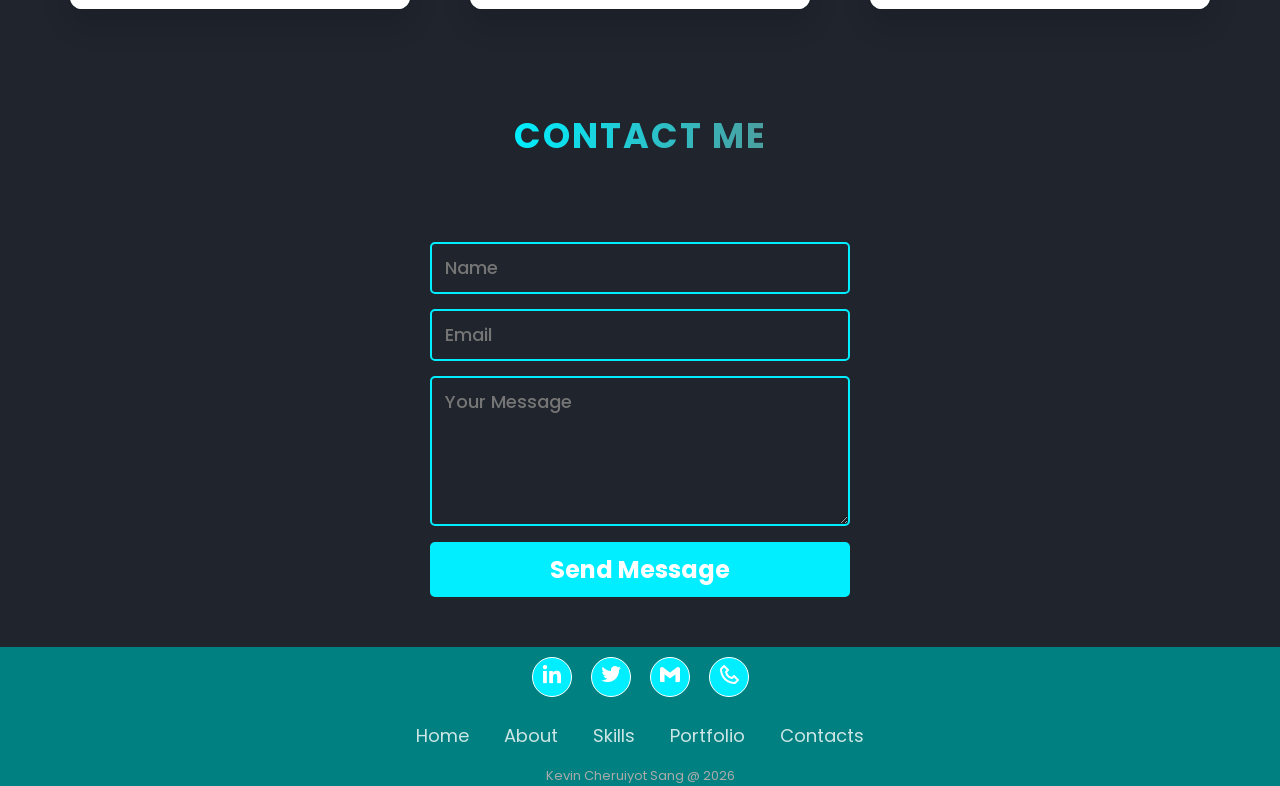
==== commit fcf39cdf: "Add new profile image and update references in index.html" ====
--- a/index.html
+++ b/index.html
@@ -52,7 +52,7 @@
             </div>
             <div class="home-img">
 
-                <img src="./images/home.png" alt="Kevin Cheruiyot Sang" width="400" height="450" style="border-radius: 50px;">
+                <img src="./images/me.jpg" alt="Kevin Cheruiyot Sang" width="400" height="450" style="border-radius: 50px;">
 
             </div>
         </section>
@@ -84,7 +84,7 @@
                     <div class="content-section active" id="overview">
                         <div class="about-profile">
                             <div class="profile-image">
-                                <img src="./images/home.png" alt="Kevin Cheruiyot Sang">
+                                <img src="./images/me.jpg" alt="Kevin Cheruiyot Sang">
                             </div>
 
                             <div class="overview-text">
--- a/style.css
+++ b/style.css
@@ -904,7 +904,7 @@
 }
 
 .card__picture-blood {
-    background-image: linear-gradient(135deg, rgba(29, 78, 216, .28), rgba(124, 58, 237, .25)), url('./images/fk.jpg');
+    background-image: linear-gradient(135deg, rgba(29, 78, 216, .28), rgba(124, 58, 237, .25)), url('./images/Blooddonation.png');
 }
 
 .card__picture-agritech {
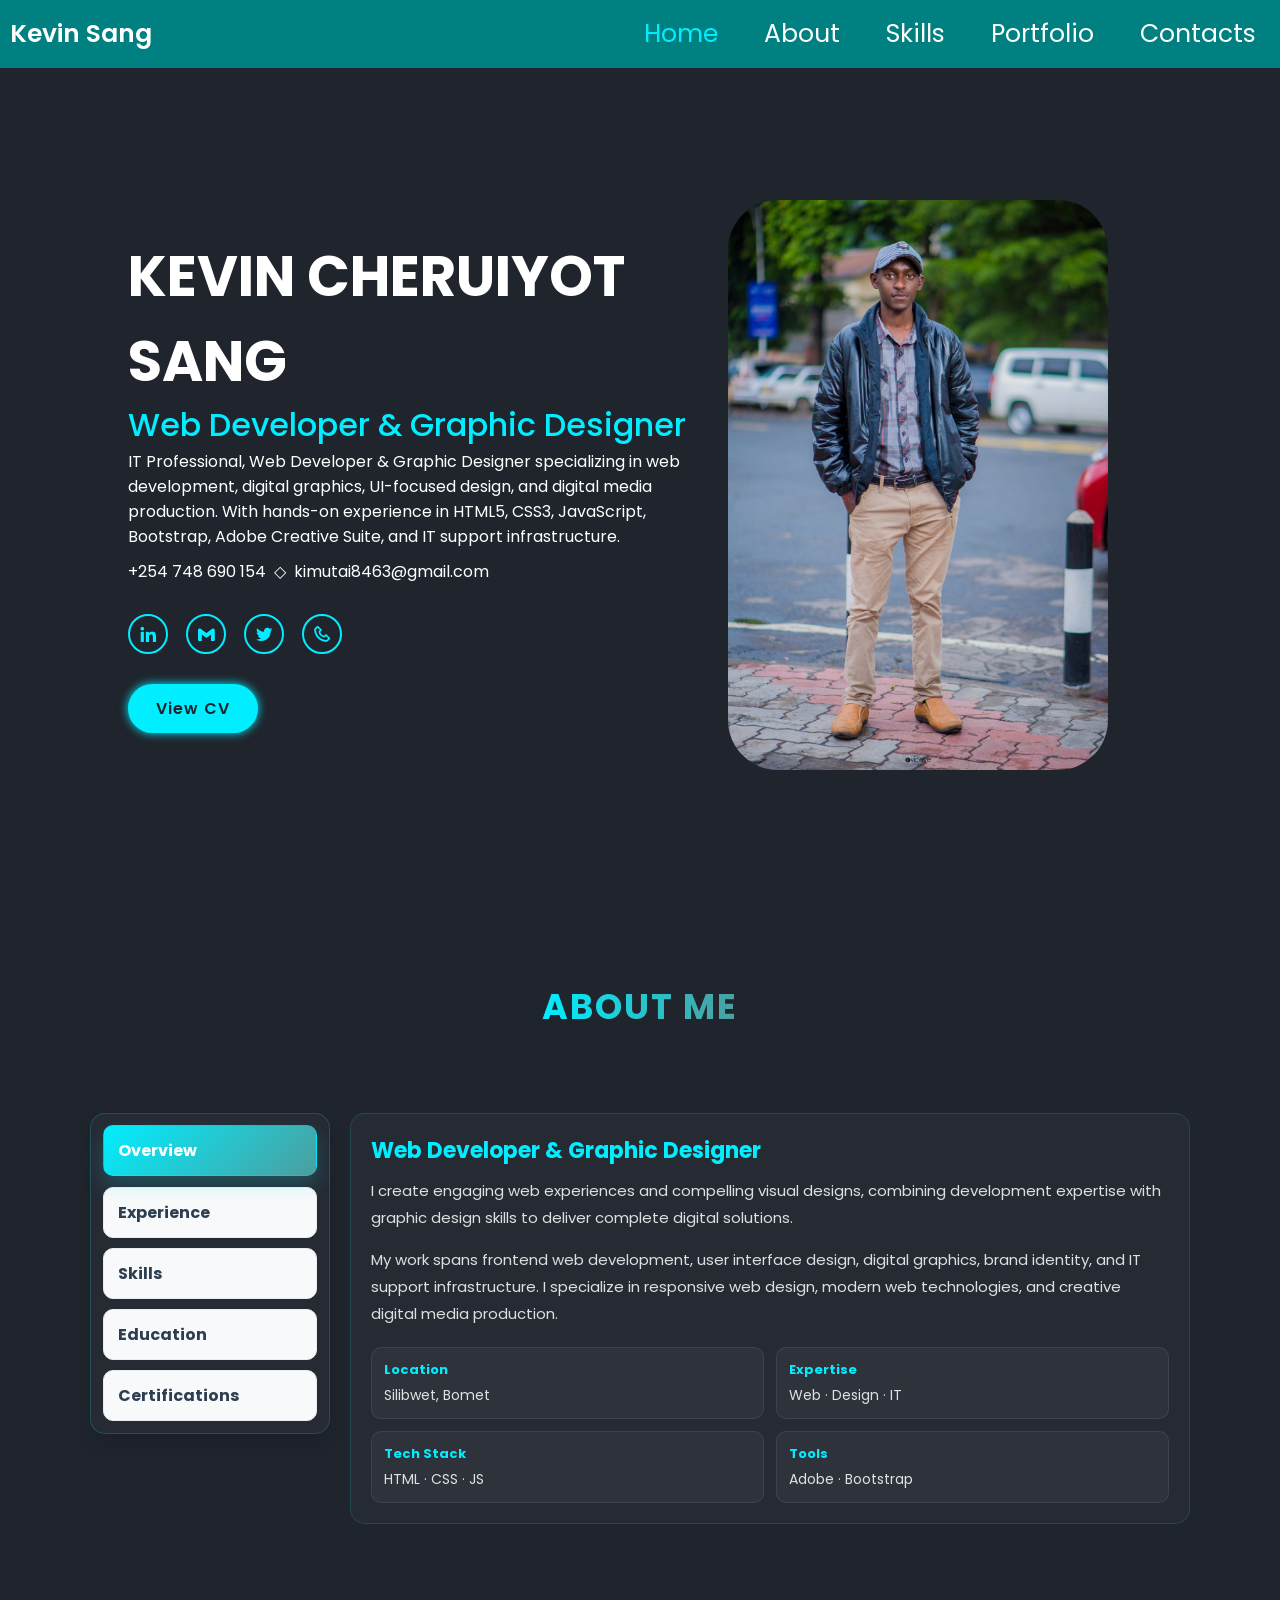
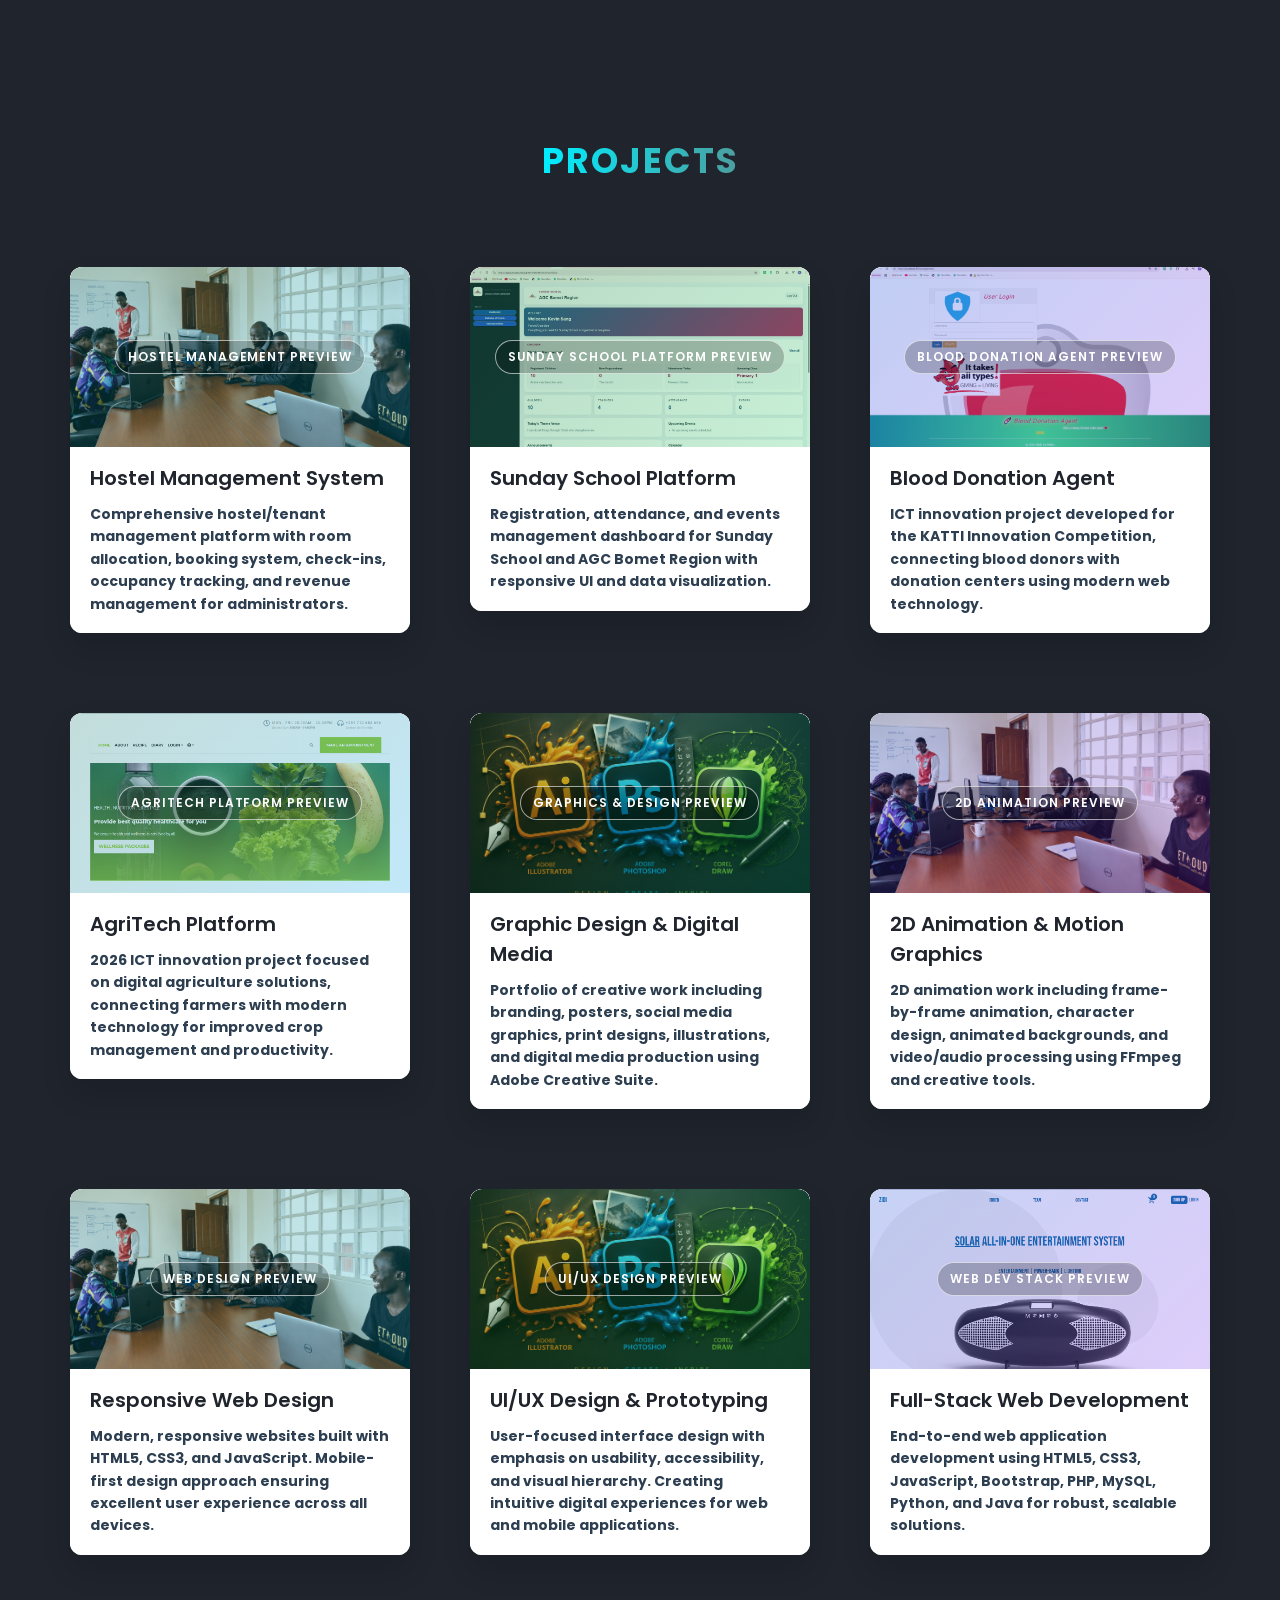
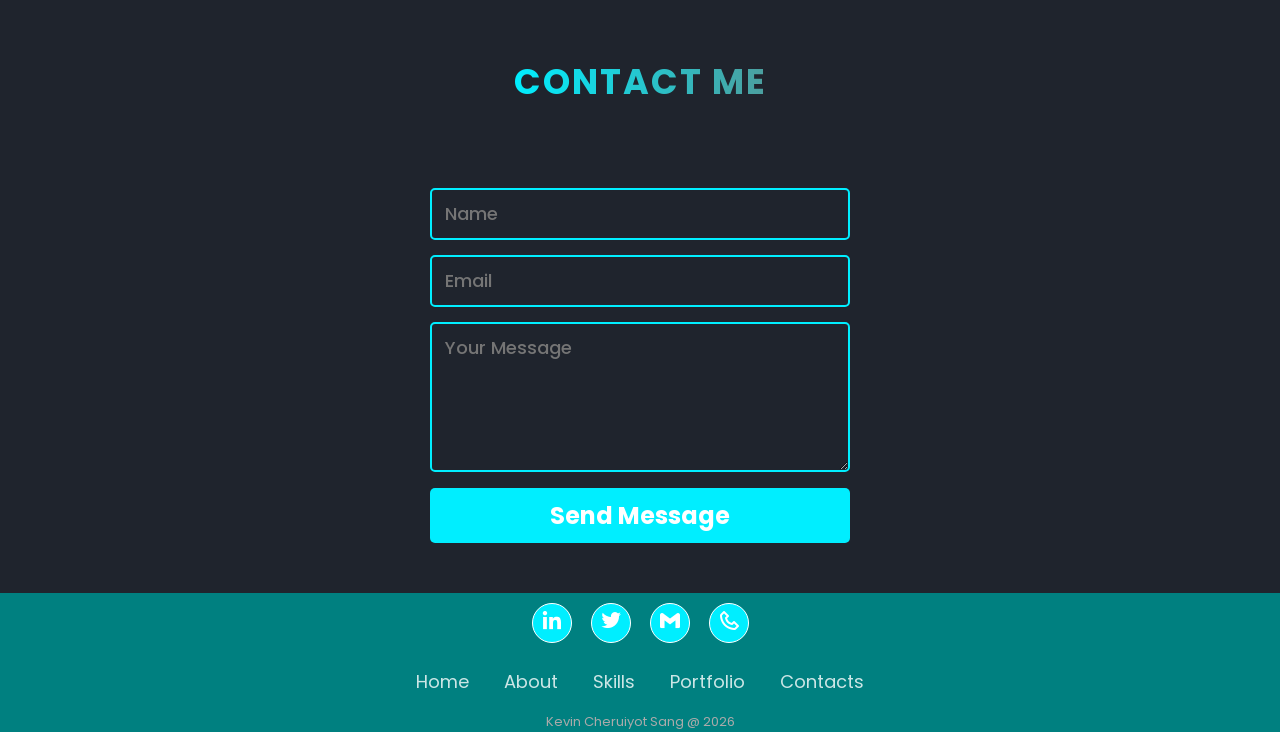
==== commit ad6ffd35: "Refactor profile section and enhance responsive design for better mobile experience" ====
--- a/index.html
+++ b/index.html
@@ -83,10 +83,6 @@
                 <div class="about-content">
                     <div class="content-section active" id="overview">
                         <div class="about-profile">
-                            <div class="profile-image">
-                                <img src="./images/me.jpg" alt="Kevin Cheruiyot Sang">
-                            </div>
-
                             <div class="overview-text">
                                 <h3>Web Developer & Graphic Designer</h3>
                                 <p>
--- a/style.css
+++ b/style.css
@@ -19,6 +19,7 @@
     background-color: #1f242d;
     color: #fff;
     box-sizing: inherit;
+    overflow-x: hidden;
     /* padding: 3rem; */
 
 
@@ -912,7 +913,7 @@
 }
 
 .card__picture-design {
-    background-image: linear-gradient(135deg, rgba(22, 101, 52, .25), rgba(16, 185, 129, .25)), url('./images/delani.png');
+    background-image: linear-gradient(135deg, rgba(22, 101, 52, .25), rgba(16, 185, 129, .25)), url('./images/Graphics.png');
 }
 
 .card__picture-animation {
@@ -924,7 +925,7 @@
 }
 
 .card__picture-uiux {
-    background-image: linear-gradient(135deg, rgba(21, 128, 61, .25), rgba(34, 197, 94, .25)), url('./images/delani.png');
+    background-image: linear-gradient(135deg, rgba(21, 128, 61, .25), rgba(34, 197, 94, .25)), url('./images/Graphics.png');
 }
 
 .card__picture-fullstack {
@@ -1401,7 +1402,83 @@
 
 
 
+@media (max-width: 900px) {
+    .home {
+        flex-direction: column;
+        justify-content: center;
+        text-align: center;
+        gap: 2rem;
+        padding-top: 110px;
+    }
+
+    .home-content {
+        max-width: 100%;
+        text-align: center;
+    }
+
+    .home-content h1,
+    .home-content h3,
+    .home-content p {
+        text-align: center;
+    }
+
+    .home-img {
+        display: block;
+        width: min(70vw, 320px);
+        margin: 0 auto;
+    }
+
+    .home-img img {
+        max-width: 100%;
+        margin: 0 auto;
+    }
+
+    .about-row {
+        flex-direction: column;
+    }
+
+    .about-profile {
+        flex-direction: column;
+        align-items: center;
+        text-align: center;
+    }
+
+    .profile-image {
+        max-width: 220px;
+        margin: 0 auto;
+    }
+
+    .overview-text {
+        text-align: center;
+    }
+}
+
 @media (max-width: 768px) {
+    .about-row {
+        display: grid;
+        grid-template-rows: auto 1fr;
+        gap: 1rem;
+    }
+
+    .about-nav {
+        display: grid;
+        grid-template-columns: repeat(2, minmax(120px, 1fr));
+        gap: 0.8rem;
+        flex: 1 1 auto;
+        width: 100%;
+        margin-bottom: 0;
+    }
+
+    .nav-item {
+        min-width: 0;
+        text-align: center;
+        padding: 0.9rem 0.7rem;
+    }
+
+    .nav-item h3 {
+        font-size: 1.2rem;
+    }
+
     .menu {
         display: none;
         position: absolute;
@@ -1455,10 +1532,6 @@
     .home-content p {
         font-size: 14px;
         margin-bottom: 20px;
-    }
-
-    .home-img {
-        display: none;
     }
 
     .social-media {
@@ -1510,26 +1583,14 @@
     }
 
     .about-nav {
-        flex: 1 1 100% !important;
-        margin-bottom: 10px;
-        display: flex;
-        overflow-x: auto;
-        padding: 5px;
-        gap: 5px;
-        -webkit-overflow-scrolling: touch;
-        scrollbar-width: none;
-        -ms-overflow-style: none;
-    }
-
-    .about-nav::-webkit-scrollbar {
-        display: none;
+        grid-template-columns: repeat(2, minmax(110px, 1fr));
+        padding: 8px;
+        gap: 8px;
     }
 
     .nav-item {
-        flex: 0 0 auto;
-        white-space: nowrap;
-        margin-bottom: 0 !important;
-        min-width: 100px;
+        white-space: normal;
+        min-width: 0;
         text-align: center;
         padding: 8px !important;
     }
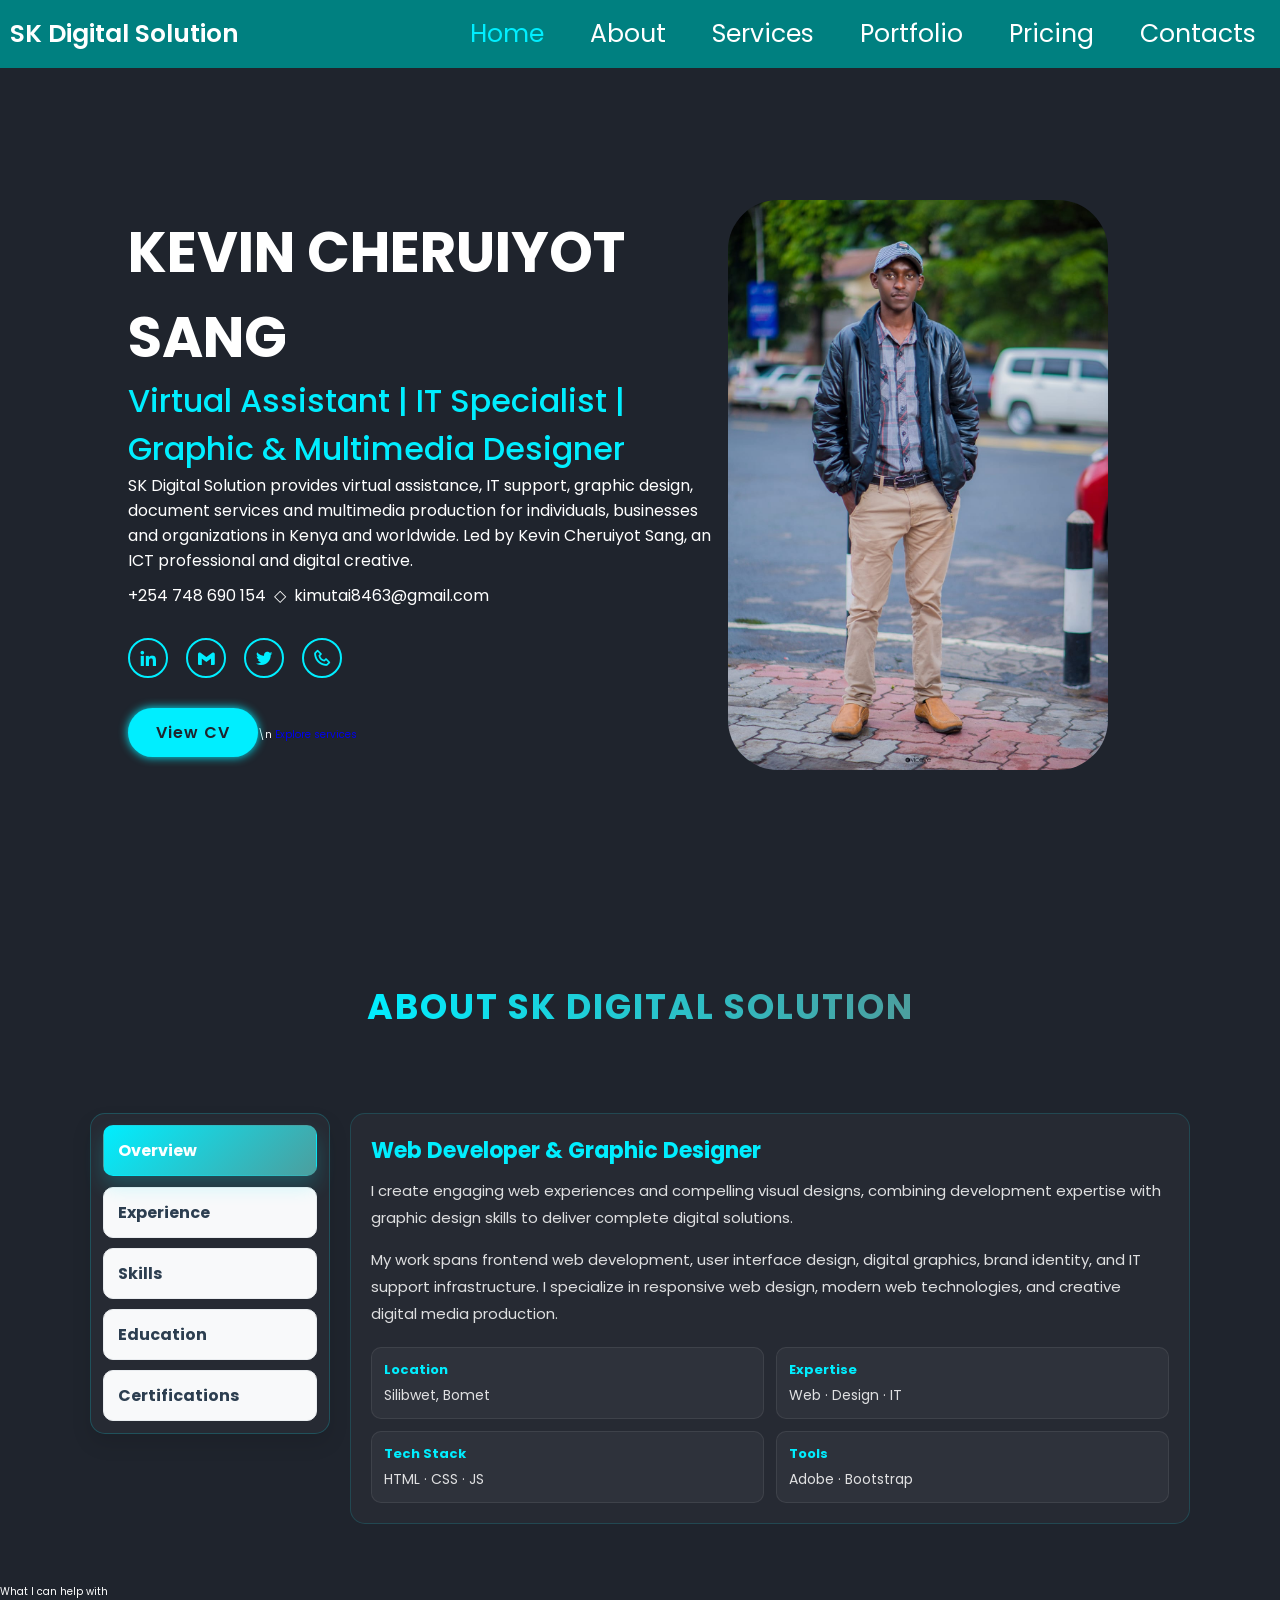
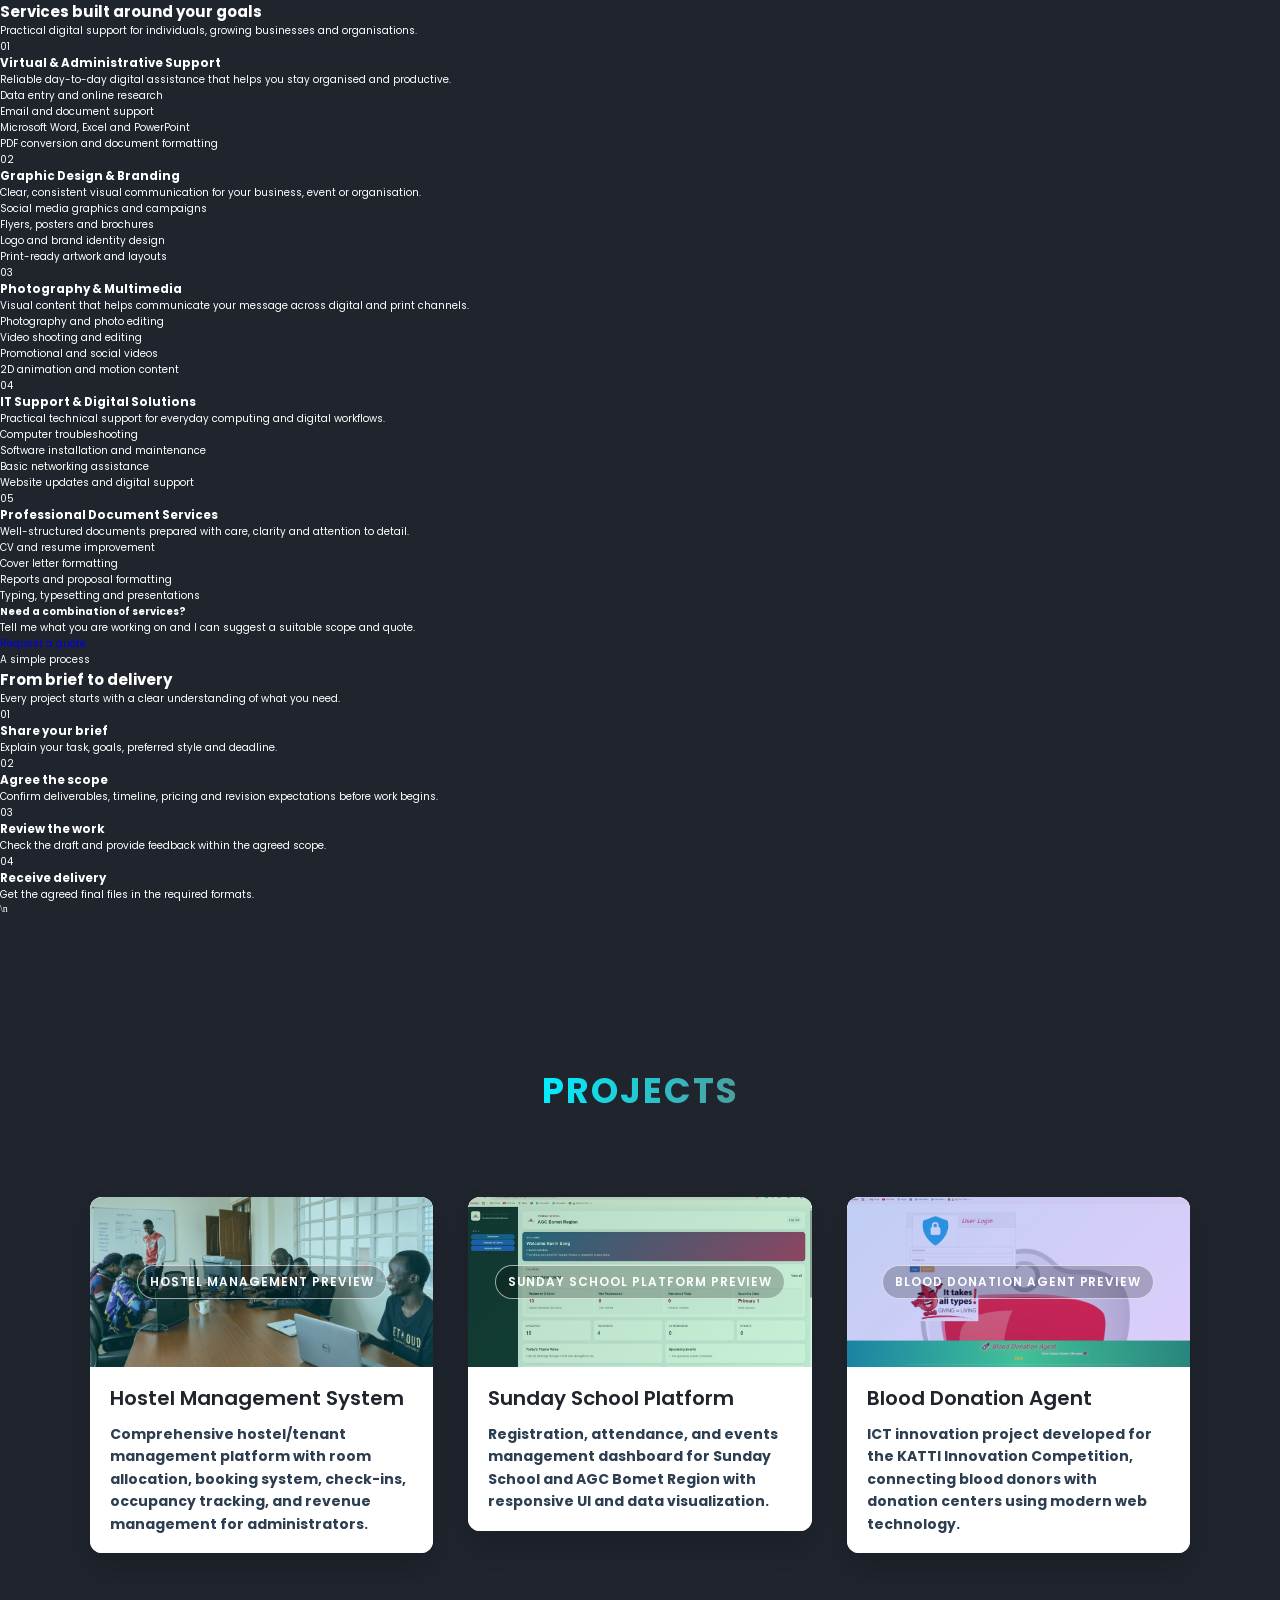
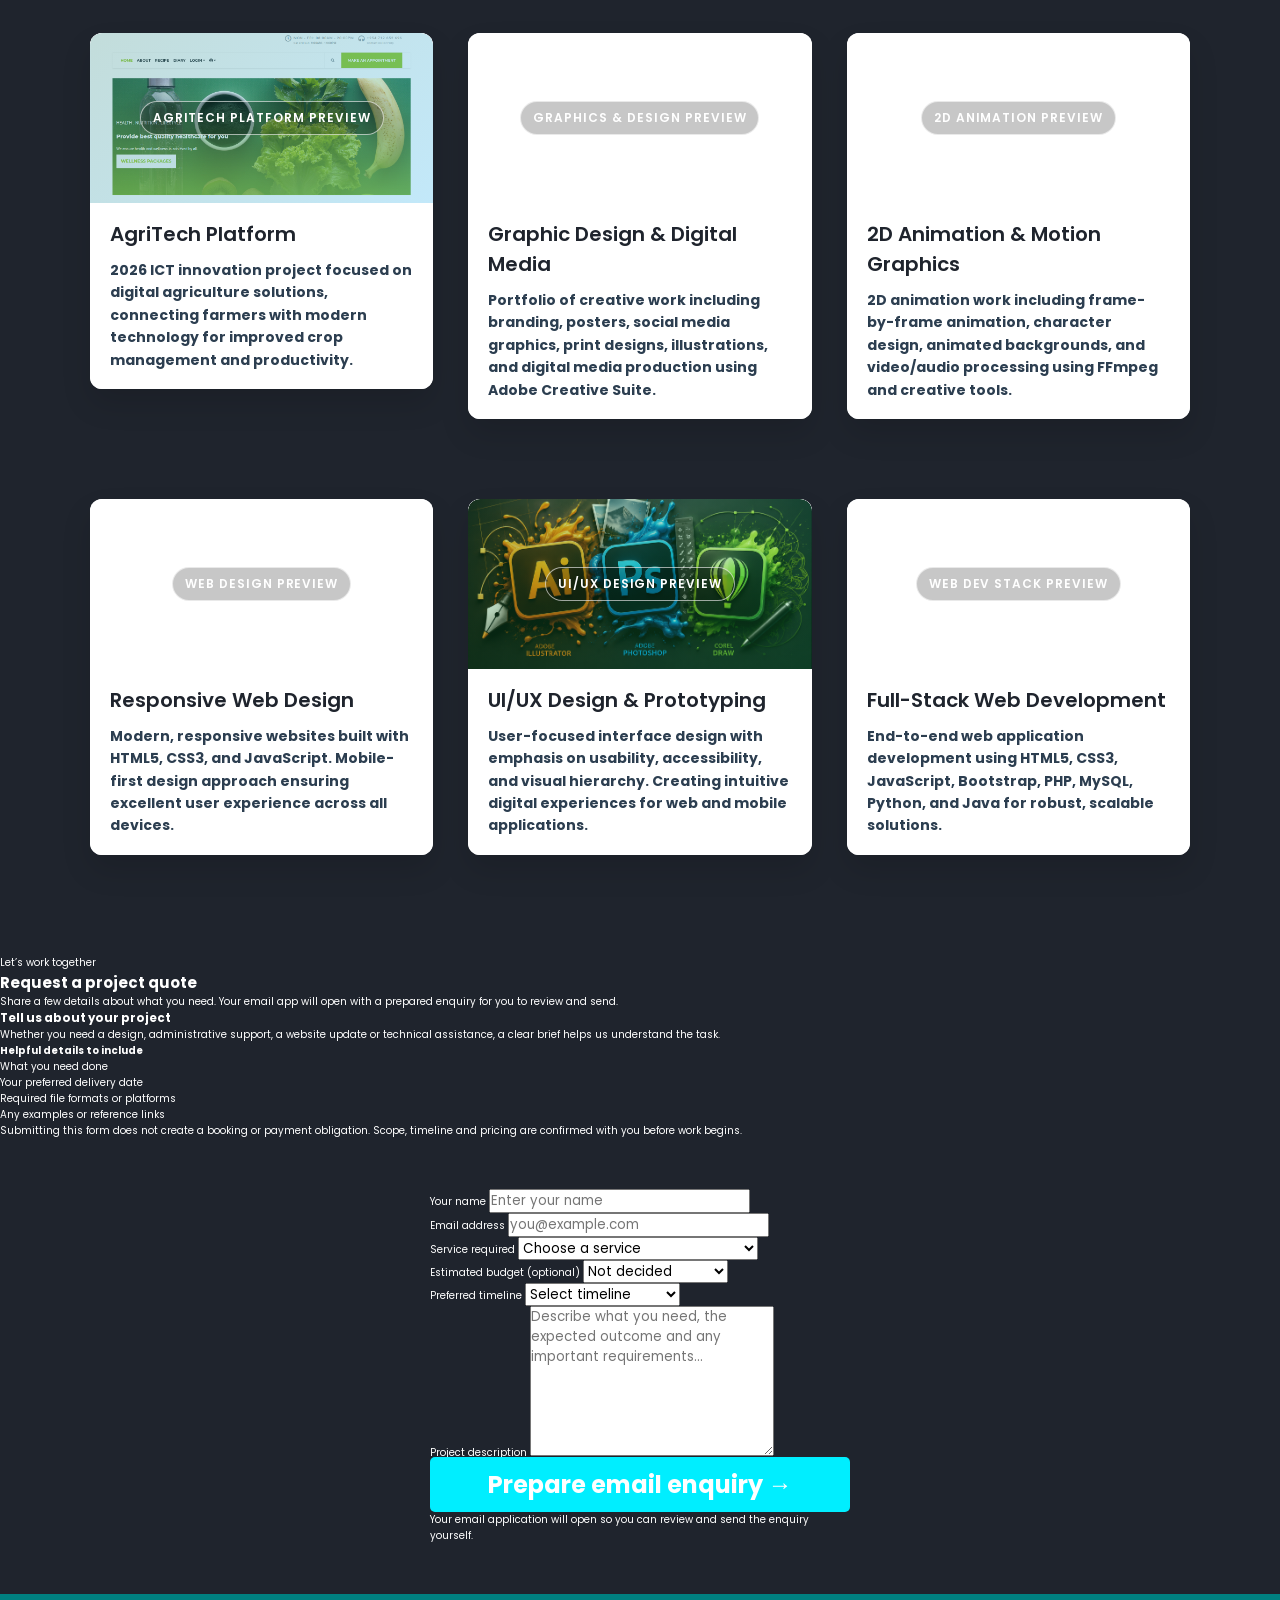
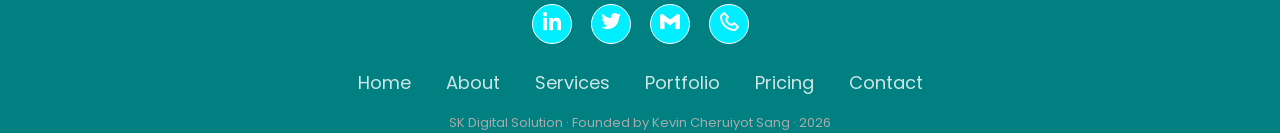
==== commit 1dc96d78: "Update README, index, and pricing pages; add sitemap and enhance service descriptions" ====
--- a/index.html
+++ b/index.html
@@ -5,7 +5,12 @@
     <meta charset="UTF-8">
     <meta http-equiv="X-UA-Compatible" content="IE=edge">
     <meta name="viewport" content="width=device-width, initial-scale=1.0">
-    <title>Kevin Cheruiyot Sang | Web Developer & Graphic Designer</title>
+    <meta name="description" content="SK Digital Solution offers virtual assistance, graphic design, branding, photography, video editing, 2D animation, IT support and professional document services.">
+    <meta name="theme-color" content="#102c3a">
+    <meta property="og:title" content="SK Digital Solution | Digital & Creative Services">
+    <meta property="og:description" content="Technology. Creativity. Excellence. Virtual assistance, IT support and creative digital services.">
+    <meta property="og:type" content="website">
+    <title>SK Digital Solution | Virtual Assistance, IT & Creative Services</title>
     <link href='https://unpkg.com/boxicons@2.1.4/css/boxicons.min.css' rel='stylesheet'>
     <link rel="stylesheet" href="./style.css">
    <link rel="icon" type="image/x-icon" href="images/favicon.ico">
@@ -14,7 +19,7 @@
 <body>
     <nav class="navbar">
        
-        <div class="logo">Kevin Sang</div>
+        <div class="logo">SK Digital Solution</div>
 
         
         <ul class="nav-links">
@@ -25,10 +30,11 @@
 
           
             <div class="menu">
-                <li><a href="#" style="--i:1" class="active">Home</a></li>
+                <li><a href="#home" style="--i:1" class="active">Home</a></li>
                 <li><a href="#about" style="--i:2">About</a></li>
-                <li><a href="#about" style="--i:3">Skills</a></li>
+                <li><a href="#services" style="--i:3">Services</a></li>
                 <li><a href="#portfolio" style="--i:4">Portfolio</a></li>
+                <li><a href="./pricing.html" style="--i:5">Pricing</a></li>
                 <li><a href="#contact" style="--i:5">Contacts</a></li>
 
             </div>
@@ -39,8 +45,8 @@
         <section class="home">
             <div class="home-content">
                 <h1>KEVIN CHERUIYOT SANG</h1>
-                <h3><span>Web Developer & Graphic Designer</span></h3>
-                <p>IT Professional, Web Developer & Graphic Designer specializing in web development, digital graphics, UI-focused design, and digital media production. With hands-on experience in HTML5, CSS3, JavaScript, Bootstrap, Adobe Creative Suite, and IT support infrastructure.</p>
+                <h3><span>Virtual Assistant | IT Specialist | Graphic & Multimedia Designer</span></h3>
+                <p>SK Digital Solution provides virtual assistance, IT support, graphic design, document services and multimedia production for individuals, businesses and organizations in Kenya and worldwide. Led by Kevin Cheruiyot Sang, an ICT professional and digital creative.</p>
                 <p style="margin-top: 10px;">+254 748 690 154 &nbsp;◇&nbsp; kimutai8463@gmail.com</p>
                 <div class="social-media">
                     <a href="https://ke.linkedin.com/in/sang-sang-044a56350" target="_blank" rel="noopener noreferrer" style="--i:6" aria-label="LinkedIn profile"><i class='bx bxl-linkedin'></i></a>
@@ -48,7 +54,7 @@
                     <a href="https://x.com/sangkimu" target="_blank" rel="noopener noreferrer" style="--i:8" aria-label="X profile"><i class='bx bxl-twitter'></i></a>
                     <a href="tel:+254748690154" style="--i:9" aria-label="Call Kevin Cheruiyot Sang"><i class='bx bx-phone'></i></a>
                 </div>
-                <a href="./Resume_2.pdf" class="btn">View CV</a>
+                <a href="./Resume_2.pdf" class="btn">View CV</a>\n                    <a class="btn-outline" href="#services">Explore services</a>
             </div>
             <div class="home-img">
 
@@ -58,7 +64,7 @@
         </section>
         <section class="about" id="about">
             <div class="u-center-text u-margin-bottom-big">
-                <h2 class="heading-secondary">ABOUT ME</h2>
+                <h2 class="heading-secondary">ABOUT SK DIGITAL SOLUTION</h2>
             </div>
 
             <div class="about-row">
@@ -194,7 +200,66 @@
             </div>
         </section>
 
-        <section class="section-tours" id="portfolio">
+        
+
+    <section class="services-section" id="services">
+        <div class="section-heading">
+            <p class="eyebrow">What I can help with</p>
+            <h2>Services built around your goals</h2>
+            <p>Practical digital support for individuals, growing businesses and organisations.</p>
+        </div>
+        <div class="services-grid">
+            <article class="service-card">
+                <span class="service-number">01</span>
+                <h3>Virtual & Administrative Support</h3>
+                <p>Reliable day-to-day digital assistance that helps you stay organised and productive.</p>
+                <ul><li>Data entry and online research</li><li>Email and document support</li><li>Microsoft Word, Excel and PowerPoint</li><li>PDF conversion and document formatting</li></ul>
+            </article>
+            <article class="service-card">
+                <span class="service-number">02</span>
+                <h3>Graphic Design & Branding</h3>
+                <p>Clear, consistent visual communication for your business, event or organisation.</p>
+                <ul><li>Social media graphics and campaigns</li><li>Flyers, posters and brochures</li><li>Logo and brand identity design</li><li>Print-ready artwork and layouts</li></ul>
+            </article>
+            <article class="service-card">
+                <span class="service-number">03</span>
+                <h3>Photography & Multimedia</h3>
+                <p>Visual content that helps communicate your message across digital and print channels.</p>
+                <ul><li>Photography and photo editing</li><li>Video shooting and editing</li><li>Promotional and social videos</li><li>2D animation and motion content</li></ul>
+            </article>
+            <article class="service-card">
+                <span class="service-number">04</span>
+                <h3>IT Support & Digital Solutions</h3>
+                <p>Practical technical support for everyday computing and digital workflows.</p>
+                <ul><li>Computer troubleshooting</li><li>Software installation and maintenance</li><li>Basic networking assistance</li><li>Website updates and digital support</li></ul>
+            </article>
+            <article class="service-card">
+                <span class="service-number">05</span>
+                <h3>Professional Document Services</h3>
+                <p>Well-structured documents prepared with care, clarity and attention to detail.</p>
+                <ul><li>CV and resume improvement</li><li>Cover letter formatting</li><li>Reports and proposal formatting</li><li>Typing, typesetting and presentations</li></ul>
+            </article>
+        </div>
+        <div class="services-note">
+            <div><strong>Need a combination of services?</strong><p>Tell me what you are working on and I can suggest a suitable scope and quote.</p></div>
+            <a class="btn-primary" href="#contact">Request a quote</a>
+        </div>
+    </section>
+
+    <section class="workflow-section" aria-labelledby="workflow-title">
+        <div class="section-heading">
+            <p class="eyebrow">A simple process</p>
+            <h2 id="workflow-title">From brief to delivery</h2>
+            <p>Every project starts with a clear understanding of what you need.</p>
+        </div>
+        <div class="workflow-grid">
+            <article><span>01</span><h3>Share your brief</h3><p>Explain your task, goals, preferred style and deadline.</p></article>
+            <article><span>02</span><h3>Agree the scope</h3><p>Confirm deliverables, timeline, pricing and revision expectations before work begins.</p></article>
+            <article><span>03</span><h3>Review the work</h3><p>Check the draft and provide feedback within the agreed scope.</p></article>
+            <article><span>04</span><h3>Receive delivery</h3><p>Get the agreed final files in the required formats.</p></article>
+        </div>
+    </section>
+\n    <section class="section-tours" id="portfolio">
             <div class=" u-center-text u-margin-bottom-big ">
                 <h2 class="heading-secondary">
                     PROJECTS
@@ -458,41 +523,114 @@
         </section>
 
         <section class="contact" id="contact">
-            <div class=" u-center-text u-margin-bottom-big ">
-                <h2 class="heading-secondary">
-                    CONTACT ME
-                </h2>
-            </div>
-            <form id="contact-form">
-                <input name="name" type="text" class="feedback-input" placeholder="Name" required />
-                <input name="email" type="email" class="feedback-input" placeholder="Email" required />
-                <textarea name="message" class="feedback-input" placeholder="Your Message" required></textarea>
-                <button type="submit">Send Message</button>
-            </form>
-
+            <div class="section-heading">
+                <p class="eyebrow">Let’s work together</p>
+                <h2>Request a project quote</h2>
+                <p>Share a few details about what you need. Your email app will open with a prepared enquiry for you to review and send.</p>
+            </div>
+            <div class="quote-layout">
+                <div class="quote-intro">
+                    <h3>Tell us about your project</h3>
+                    <p>Whether you need a design, administrative support, a website update or technical assistance, a clear brief helps us understand the task.</p>
+                    <div class="quote-tip"><strong>Helpful details to include</strong><ul>
+                        <li>What you need done</li>
+                        <li>Your preferred delivery date</li>
+                        <li>Required file formats or platforms</li>
+                        <li>Any examples or reference links</li>
+                    </ul></div>
+                    <p class="quote-small">Submitting this form does not create a booking or payment obligation. Scope, timeline and pricing are confirmed with you before work begins.</p>
+                </div>
+                <form id="contact-form" class="quote-form">
+                    <div class="quote-field">
+                        <label for="client-name">Your name</label>
+                        <input id="client-name" name="name" type="text" autocomplete="name" placeholder="Enter your name" required maxlength="100">
+                    </div>
+                    <div class="quote-field">
+                        <label for="client-email">Email address</label>
+                        <input id="client-email" name="email" type="email" autocomplete="email" placeholder="you@example.com" required maxlength="150">
+                    </div>
+                    <div class="quote-field">
+                        <label for="service-needed">Service required</label>
+                        <select id="service-needed" name="service" required>
+                            <option value="">Choose a service</option>
+                            <option>Virtual & Administrative Support</option>
+                            <option>Graphic Design & Branding</option>
+                            <option>Photography & Multimedia</option>
+                            <option>IT Support & Digital Solutions</option>
+                            <option>Professional Document Services</option>
+                            <option>Web Development / UI & UX</option>
+                            <option>More than one service</option>
+                            <option>Not sure yet — need guidance</option>
+                        </select>
+                    </div>
+                    <div class="quote-row">
+                        <div class="quote-field">
+                            <label for="project-budget">Estimated budget (optional)</label>
+                            <select id="project-budget" name="budget">
+                                <option value="">Not decided</option>
+                                <option>Below KSh 2,500</option>
+                                <option>KSh 2,500 – 5,000</option>
+                                <option>KSh 5,001 – 10,000</option>
+                                <option>KSh 10,001 – 25,000</option>
+                                <option>Above KSh 25,000</option>
+                                <option>Prefer to discuss</option>
+                            </select>
+                        </div>
+                        <div class="quote-field">
+                            <label for="project-deadline">Preferred timeline</label>
+                            <select id="project-deadline" name="timeline">
+                                <option value="">Select timeline</option>
+                                <option>As soon as possible</option>
+                                <option>Within one week</option>
+                                <option>Within two weeks</option>
+                                <option>Within one month</option>
+                                <option>Flexible</option>
+                            </select>
+                        </div>
+                    </div>
+                    <div class="quote-field">
+                        <label for="project-message">Project description</label>
+                        <textarea id="project-message" name="message" rows="6" placeholder="Describe what you need, the expected outcome and any important requirements..." required maxlength="5000"></textarea>
+                    </div>
+                    <button type="submit" class="quote-submit">Prepare email enquiry <span aria-hidden="true">→</span></button>
+                    <p class="quote-status" id="quote-status" role="status" aria-live="polite">Your email application will open so you can review and send the enquiry yourself.</p>
+                </form>
+            </div>
         </section>
-       <script>
-           const form = document.getElementById('contact-form');
-
-           function openGmailCompose(name, email, message) {
-               const subject = encodeURIComponent(`Portfolio message from ${name}`);
-               const body = encodeURIComponent(`Name: ${name}\nEmail: ${email}\n\n${message}`);
-               window.open(`https://mail.google.com/mail/u/0/?view=cm&fs=1&to=kimutai8463@gmail.com&su=${subject}&body=${body}`, '_blank', 'noopener,noreferrer');
-           }
-
-           // Add submit event listener
-           form.addEventListener('submit', function(event) {
-               event.preventDefault();
-
-               // Get form data
-               const name = form.querySelector('input[name="name"]').value;
-               const email = form.querySelector('input[name="email"]').value;
-               const message = form.querySelector('textarea[name="message"]').value;
-
-               openGmailCompose(name, email, message);
-               form.reset();
-           });
-       </script>
+        <script>
+        (() => {
+            const form = document.getElementById('contact-form');
+            if (!form) return;
+            form.addEventListener('submit', (event) => {
+                event.preventDefault();
+                if (!form.reportValidity()) return;
+                const data = new FormData(form);
+                const subject = encodeURIComponent('Project enquiry — SK Digital Solution');
+                const body = encodeURIComponent(
+                    'PROJECT ENQUIRY — SK DIGITAL SOLUTION\\n\\n' +
+                    'Name: ' + data.get('name') + '\\n' +
+                    'Email: ' + data.get('email') + '\\n' +
+                    'Service: ' + data.get('service') + '\\n' +
+                    'Estimated budget: ' + (data.get('budget') || 'Not specified') + '\\n' +
+                    'Preferred timeline: ' + (data.get('timeline') || 'Not specified') + '\\n\\n' +
+                    'Project description:\\n' + data.get('message') + '\\n\\n' +
+                    'Please reply to the client using the email address provided above.'
+                );
+                const recipient = 'kimutai8463@gmail.com';
+                const gmailUrl = 'https://mail.google.com/mail/?view=cm&fs=1&to=' +
+                    encodeURIComponent(recipient) + '&su=' + subject + '&body=' + body;
+                const mailtoUrl = 'mailto:' + recipient + '?subject=' + subject + '&body=' + body;
+                const status = document.getElementById('quote-status');
+                const opened = window.open(gmailUrl, '_blank', 'noopener,noreferrer');
+                if (!opened) {
+                    window.location.href = mailtoUrl;
+                    status.textContent = 'Your default email application should open. If it does not, email kimutai8463@gmail.com directly.';
+                } else {
+                    status.textContent = 'A prepared email has opened in a new tab. Review the details and press Send in your email account to submit your enquiry.';
+                }
+            });
+        })();
+        </script>
 
        <section class="footer">
         <div class="social">
@@ -502,13 +640,14 @@
               <a href="tel:+254748690154" style="--i:9" aria-label="Call Kevin Cheruiyot Sang"><i class='bx bx-phone'></i></a>
         </div>
         <ul class="list">
-            <li><a href="#" style="--i:1" class="active">Home</a></li>
-            <li><a href="#" style="--i:2">About</a></li>
-            <li><a href="#" style="--i:3">Skills</a></li>
-            <li><a href="#" style="--i:4">Portfolio</a></li>
-            <li><a href="#" style="--i:5">Contacts</a></li>
+            <li><a href="#home" style="--i:1" class="active">Home</a></li>
+            <li><a href="#about" style="--i:2">About</a></li>
+            <li><a href="#services" style="--i:3">Services</a></li>
+            <li><a href="#portfolio" style="--i:4">Portfolio</a></li>
+                <li><a href="./pricing.html" style="--i:5">Pricing</a></li>
+            <li><a href="#contact" style="--i:5">Contact</a></li>
         </ul>
-        <p class="copyright">Kevin Cheruiyot Sang @ <script>document.write(new Date().getFullYear())</script></p>
+        <p class="copyright">SK Digital Solution · Founded by Kevin Cheruiyot Sang · <script>document.write(new Date().getFullYear())</script></p>
       </section>
 
     <script>
--- a/style.css
+++ b/style.css
@@ -647,6 +647,7 @@
     /* margin-top: -10rem;  */
 
 }
+
 .project-animation--2{
     animation: slideBottom 2s ease forwards;
     animation-fill-mode: both;
@@ -673,7 +674,7 @@
 }
 
 .row {
-    max-width: 114rem;
+    max-width: 110rem;
     margin: 0 auto;
 }
 
@@ -692,31 +693,31 @@
 }
 
 .row [class^="col-"]:not(:last-child) {
-    margin-right: 6rem;
+    margin-right: 3.5rem;
 }
 
 .row .col-1-of-2 {
-    width: calc((100% - 6rem)/2);
+    width: calc((100% - 3.5rem)/2);
 }
 
 .row .col-1-of-3 {
-    width: calc((100% - 2 * 6rem) / 3);
+    width: calc((100% - 2 * 3.5rem) / 3);
 }
 
 .row .col-2-of-3 {
-    width: calc(2 * ((100% - 2 * 6rem) / 3) + 6rem);
+    width: calc(2 * ((100% - 2 * 3.5rem) / 3) + 3.5rem);
 }
 
 .row .col-1-of-4 {
-    width: calc((100% - 3 * 6rem) / 4);
+    width: calc((100% - 3 * 3.5rem) / 4);
 }
 
 .row .col-2-of-4 {
-    width: calc(2 * ((100% - 3 * 6rem) / 4) + 6rem);
-}
-
-￼ .row .col-3-of-4 {
-    width: calc(3 * ((100% - 3 * 6rem) / 4) + 2 * 6rem);
+    width: calc(2 * ((100% - 3 * 3.5rem) / 4) + 3.5rem);
+}
+
+.row .col-3-of-4 {
+    width: calc(3 * ((100% - 3 * 3.5rem) / 4) + 2 * 3.5rem);
 }
 
 .card {
@@ -862,7 +863,7 @@
 .card__picture {
     background-size: cover;
     background-position: center;
-    height: 18rem;
+    height: 17rem;
     background-blend-mode: normal;
     border-top-left-radius: 12px;
     border-top-right-radius: 12px;
@@ -981,6 +982,10 @@
 
 .card__details {
     padding: .6rem 2rem 1.8rem;
+}
+
+.card__details-paragraph {
+    font-size: 1.35rem;
 }
 
 .animation-clips {
@@ -1451,6 +1456,28 @@
     .overview-text {
         text-align: center;
     }
+
+    .row {
+        max-width: 100%;
+        padding: 0 1rem;
+    }
+
+    .row [class^="col-"]:not(:last-child) {
+        margin-right: 1.5rem;
+    }
+
+    .row .col-1-of-3 {
+        width: calc((100% - 2 * 1.5rem) / 3);
+    }
+
+    .card__details {
+        padding: .6rem 1.6rem 1.8rem;
+    }
+
+    .card__details-paragraph {
+        font-size: 1.35rem;
+        line-height: 1.6;
+    }
 }
 
 @media (max-width: 768px) {
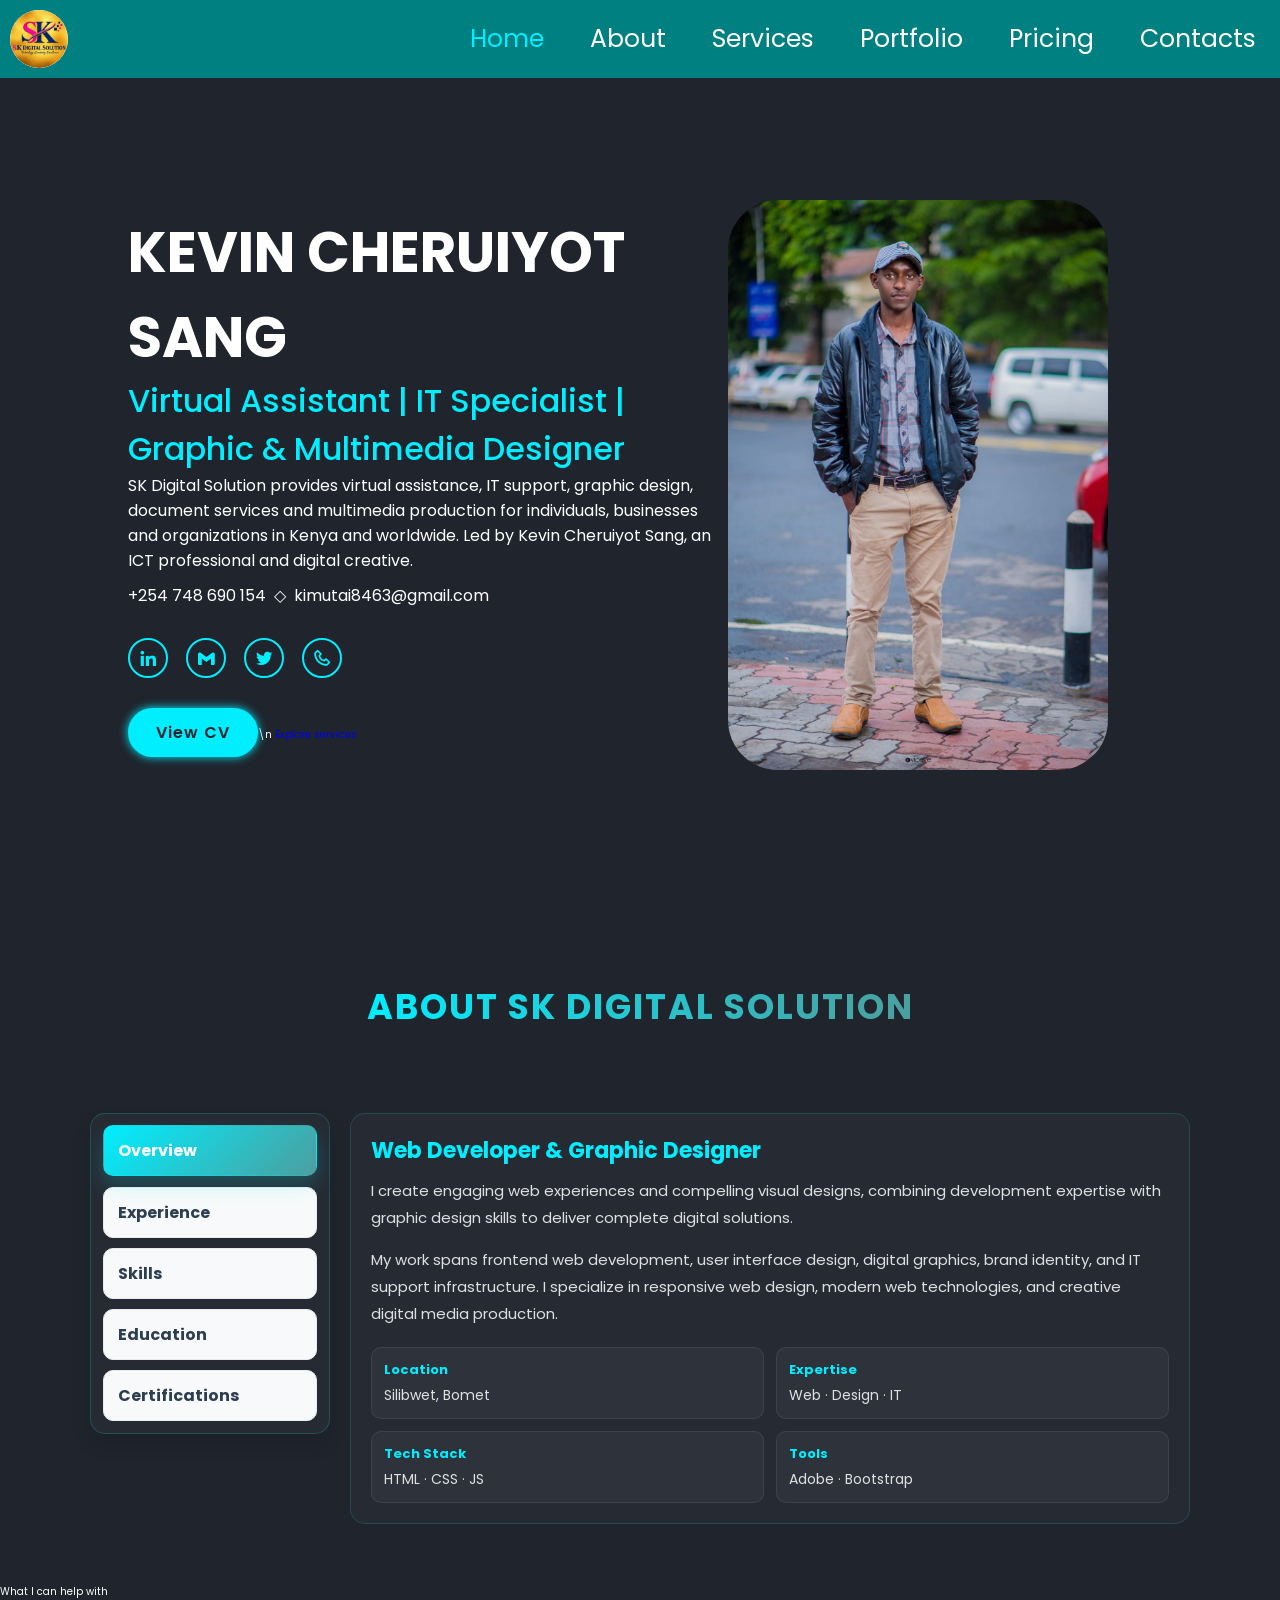
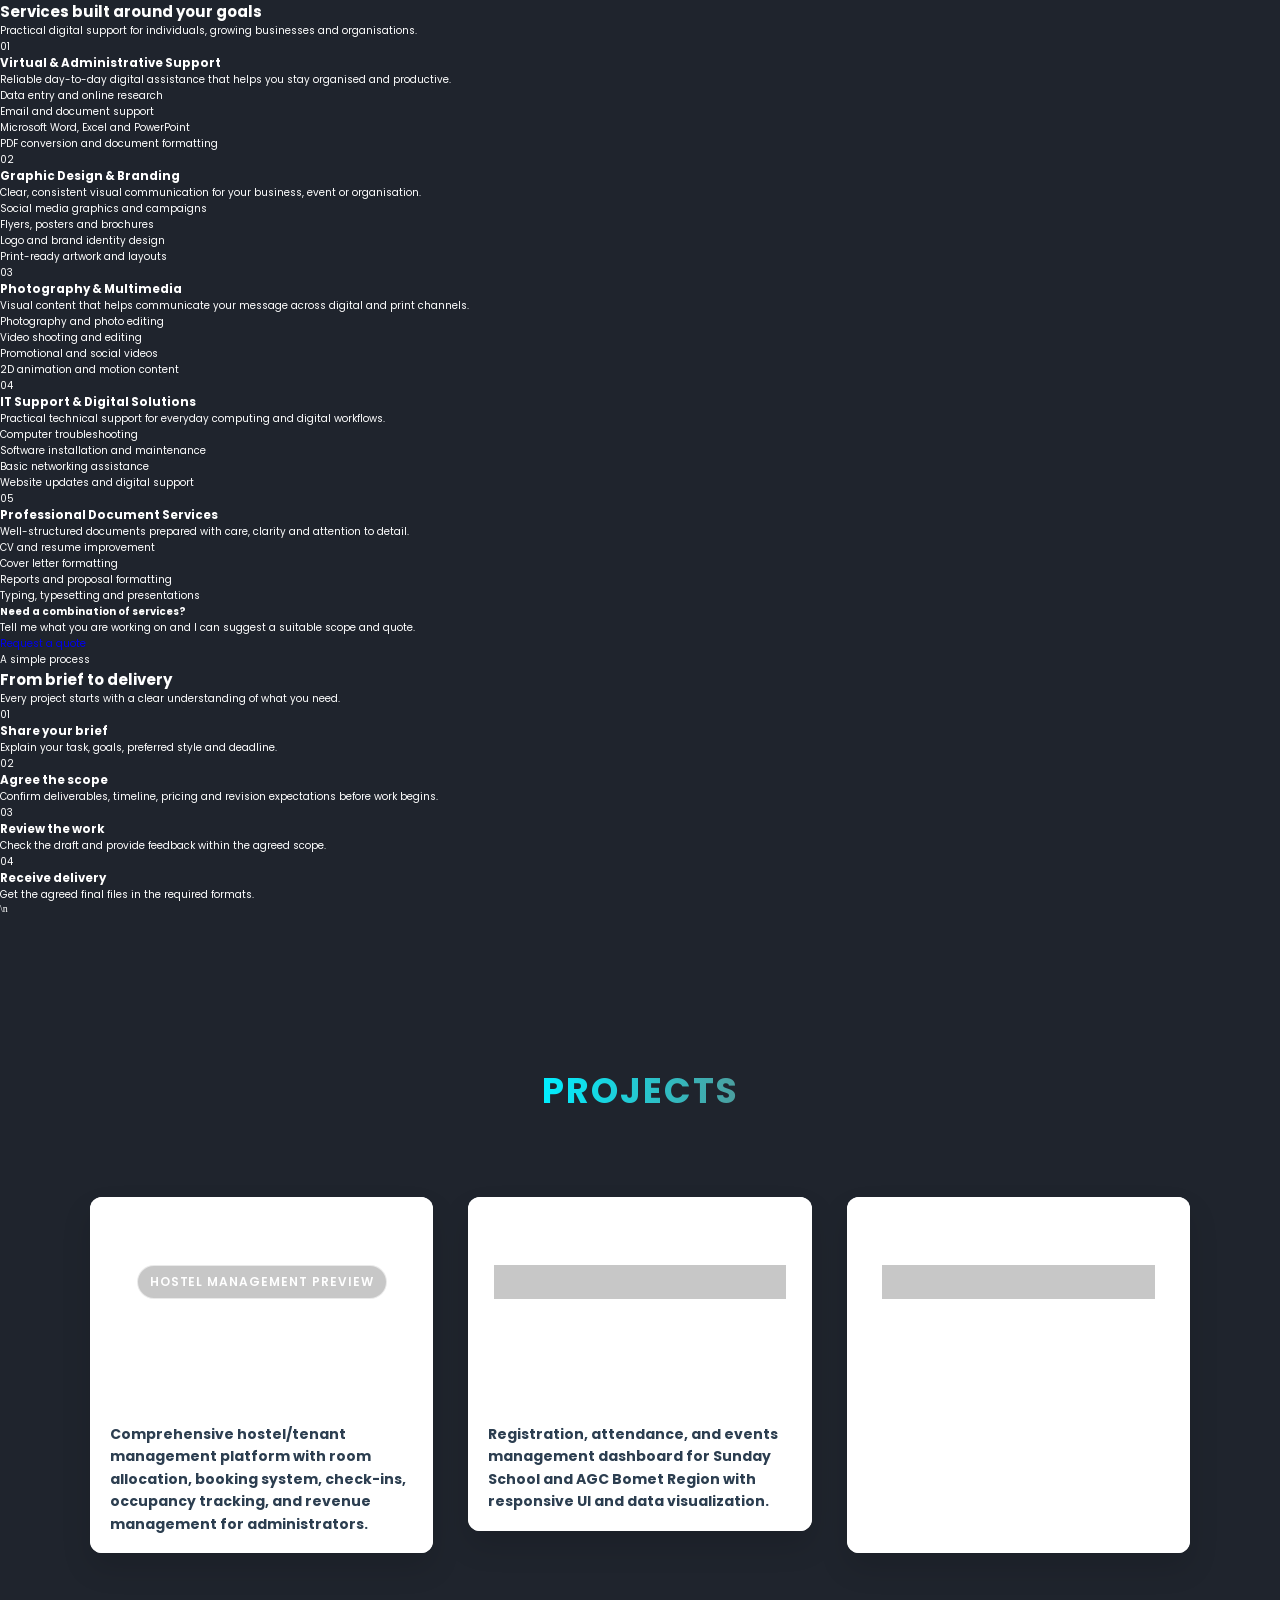
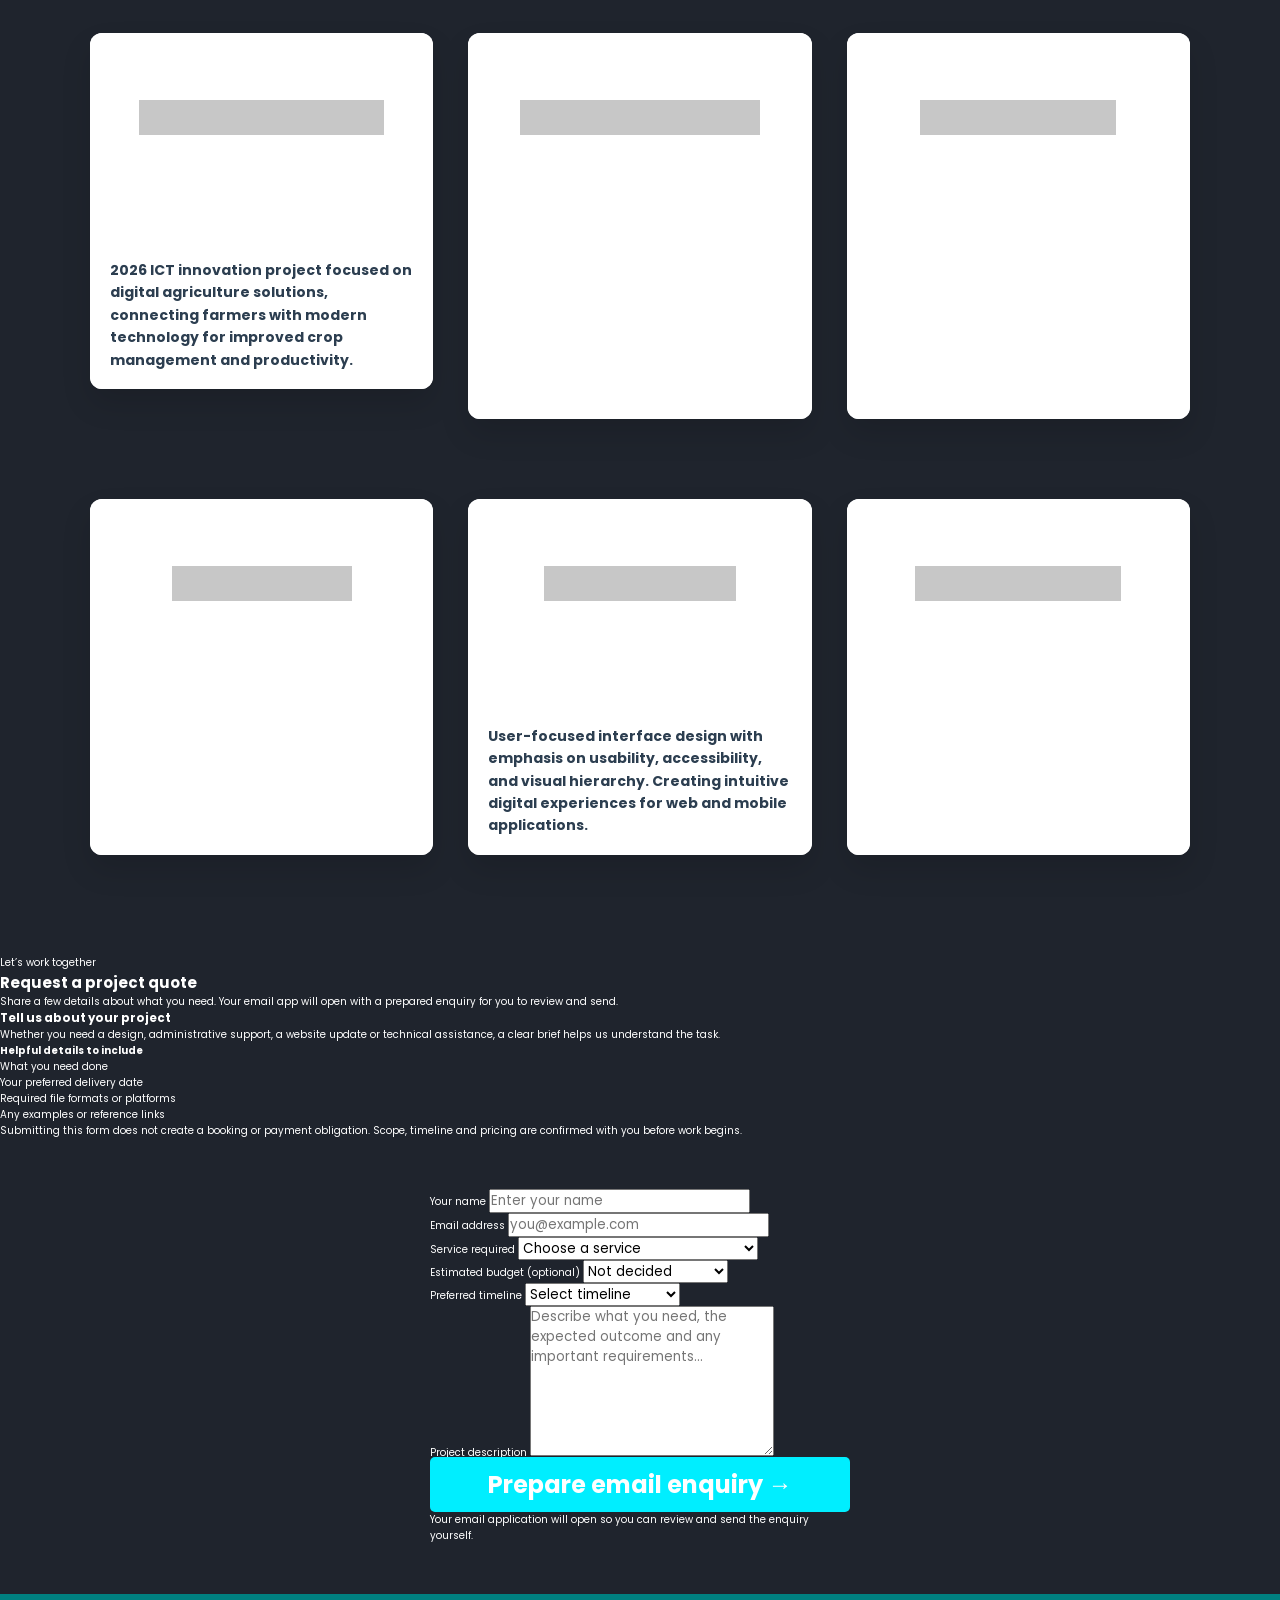
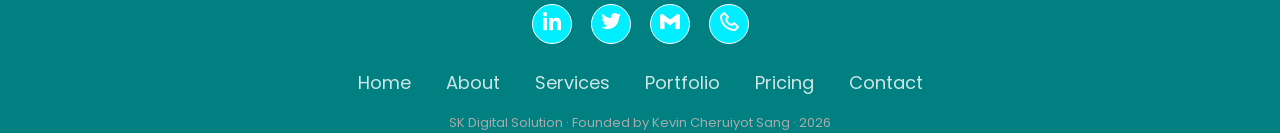
==== commit cf0e4bf5: "Update navbar logo to use image and enhance styling for better presentation" ====
--- a/index.html
+++ b/index.html
@@ -19,7 +19,9 @@
 <body>
     <nav class="navbar">
        
-        <div class="logo">SK Digital Solution</div>
+        <a href="#home" class="logo" aria-label="SK Digital Solution home">
+            <img src="./images/SK Digital Solution logo.png" alt="SK Digital Solution">
+        </a>
 
         
         <ul class="nav-links">
@@ -42,7 +44,7 @@
     </nav>
     
     
-        <section class="home">
+        <section class="home" id="home">
             <div class="home-content">
                 <h1>KEVIN CHERUIYOT SANG</h1>
                 <h3><span>Virtual Assistant | IT Specialist | Graphic & Multimedia Designer</span></h3>
--- a/style.css
+++ b/style.css
@@ -90,13 +90,26 @@
 
 /* LOGO */
 .logo {
-    font-size: 25px;
-    color: #fff;
-    text-decoration: none;
-    font-weight: 600;
-    cursor: default;
+    display: inline-flex;
+    align-items: center;
+    justify-content: center;
+    width: 58px;
+    height: 58px;
+    flex: 0 0 58px;
+    border-radius: 50%;
+    overflow: hidden;
+    background: #fff;
+    cursor: pointer;
     opacity: 0;
     animation: slideRight 1s ease forwards;
+}
+
+.logo img {
+    width: 100%;
+    height: 100%;
+    display: block;
+    object-fit: cover;
+    border-radius: 50%;
 }
 
 /* NAVBAR MENU */
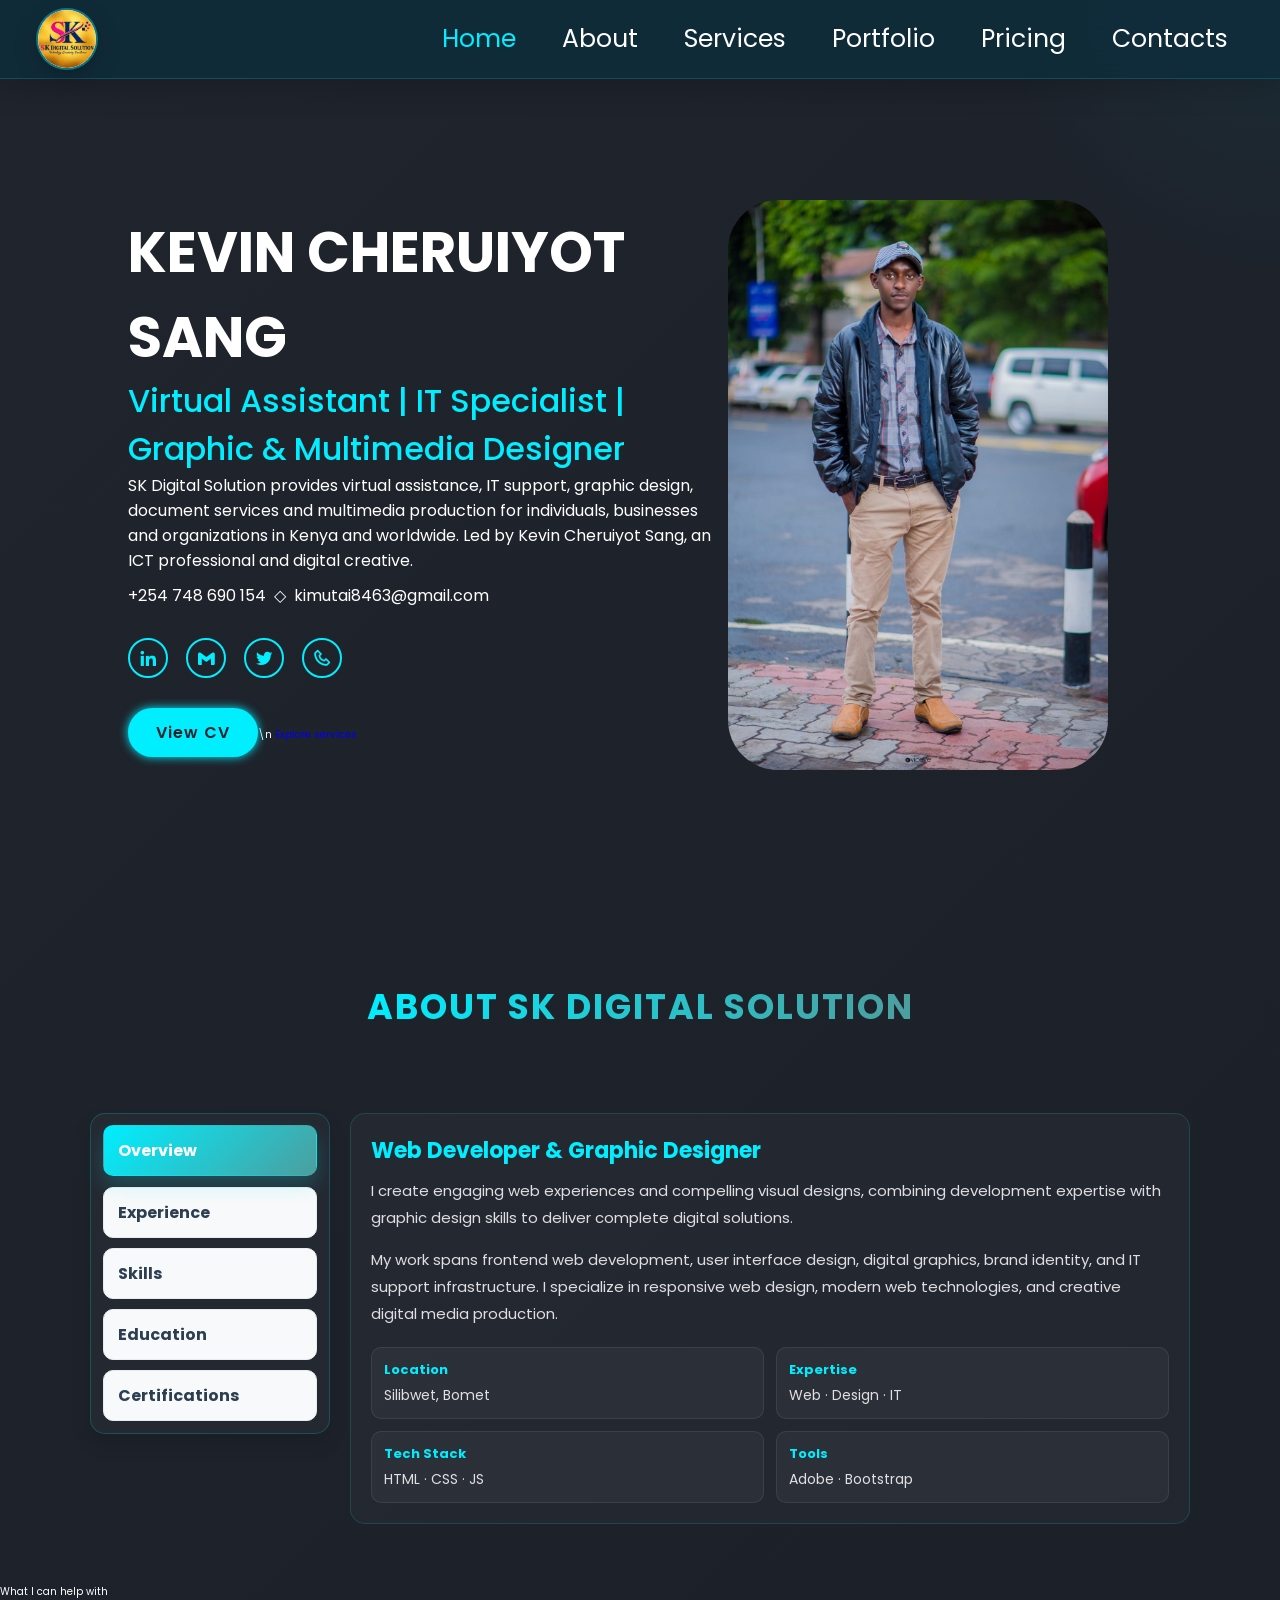
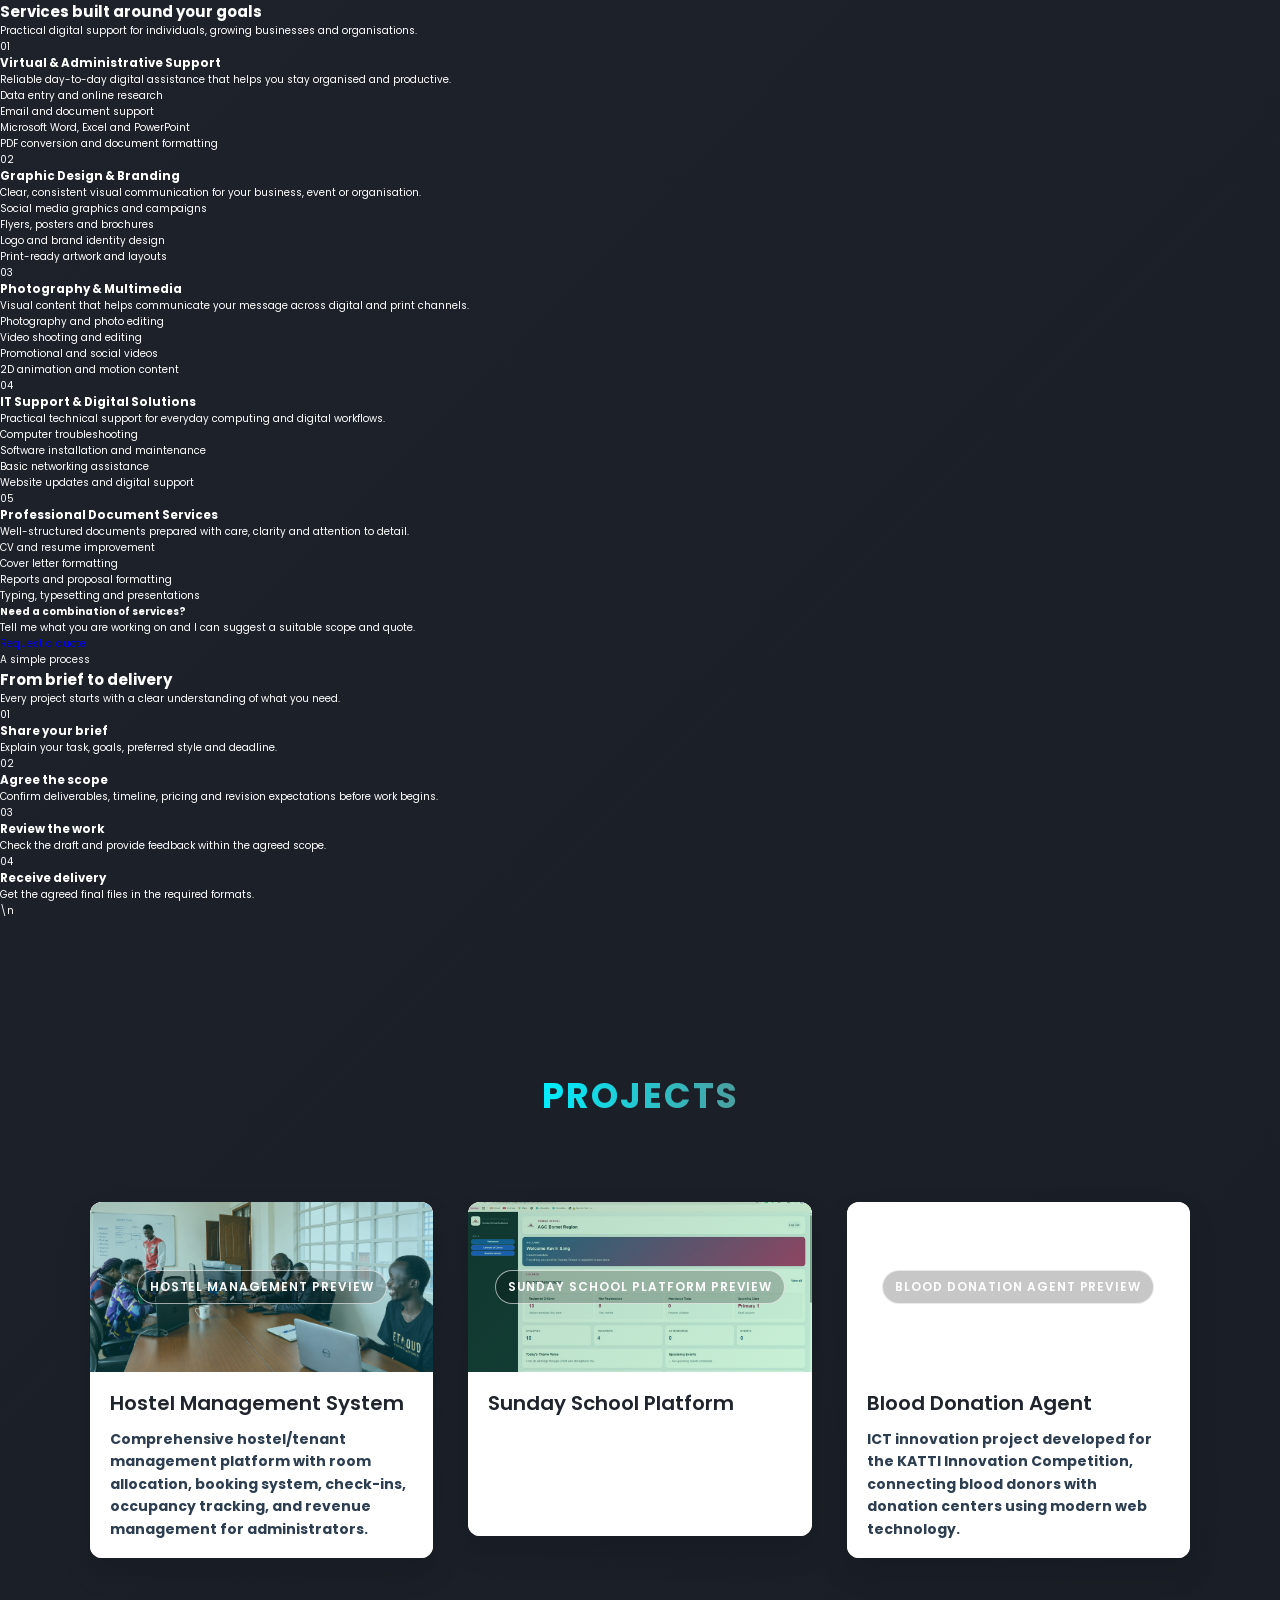
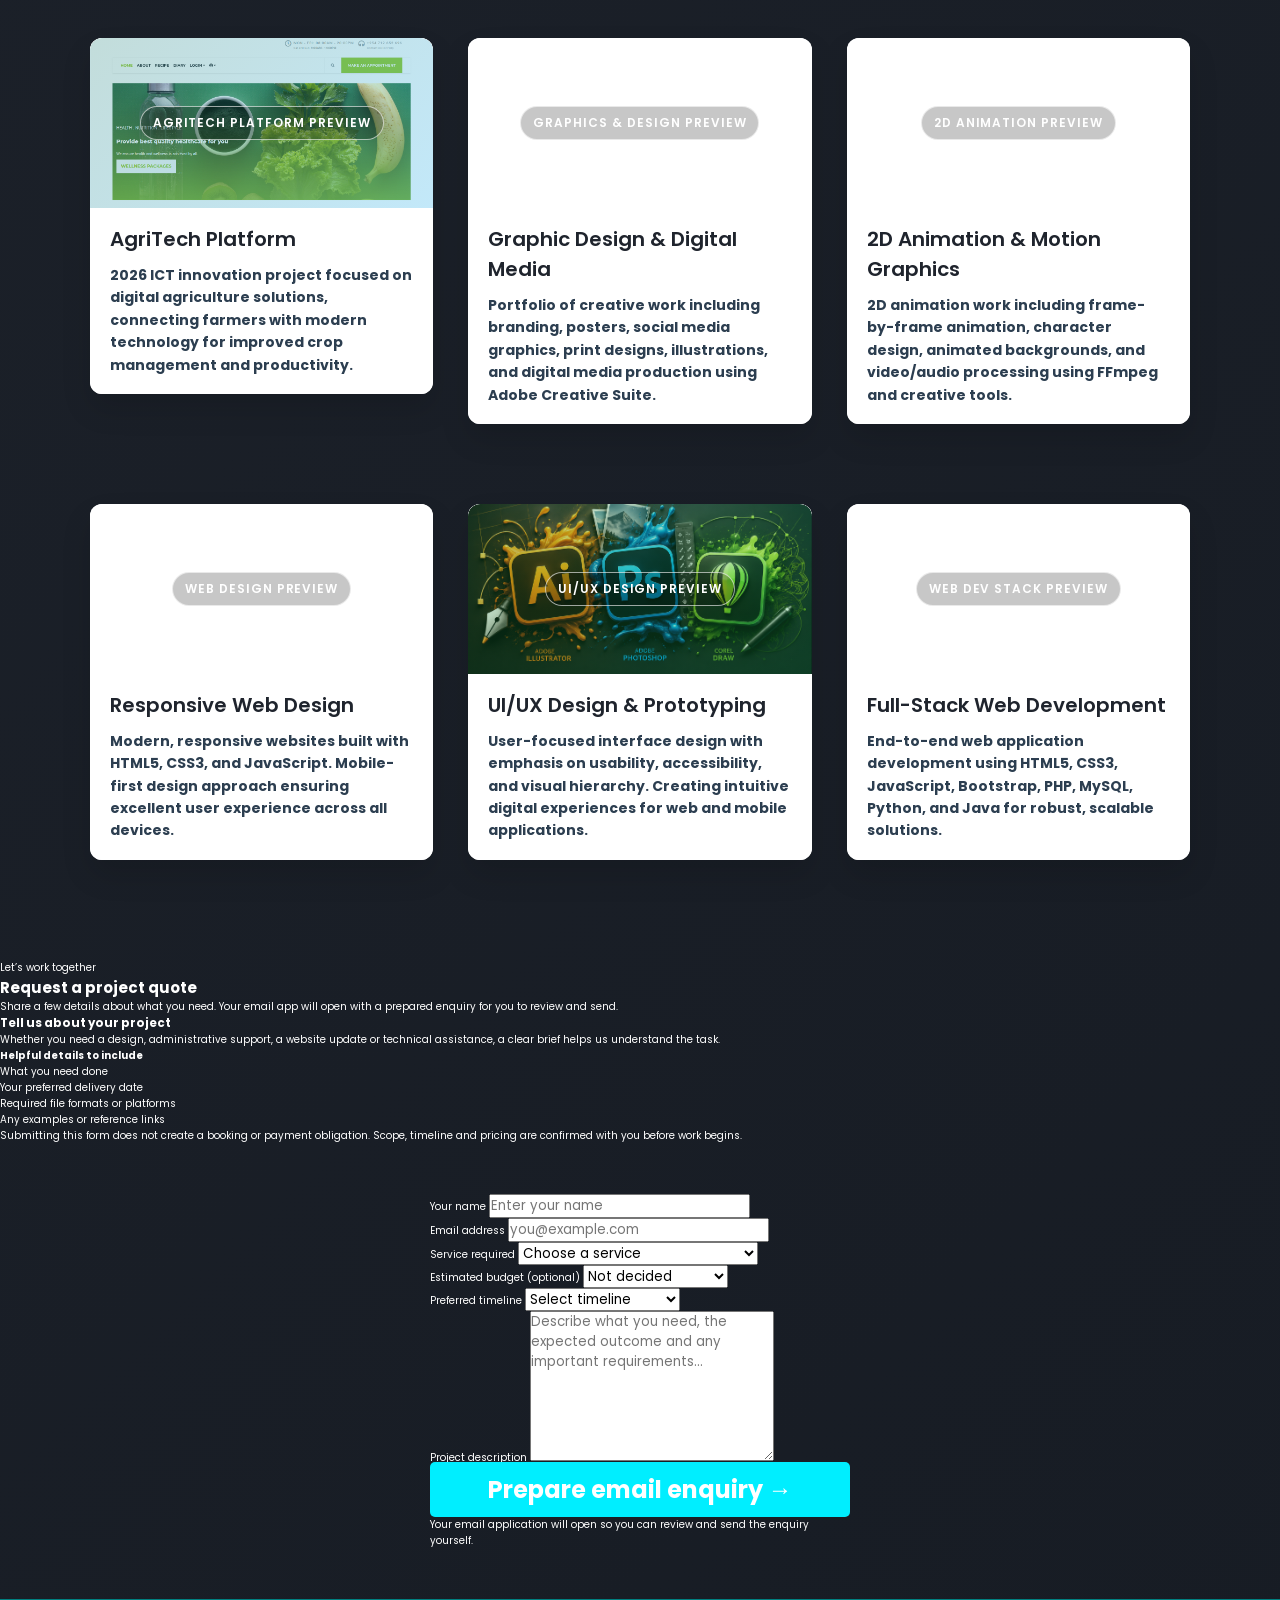
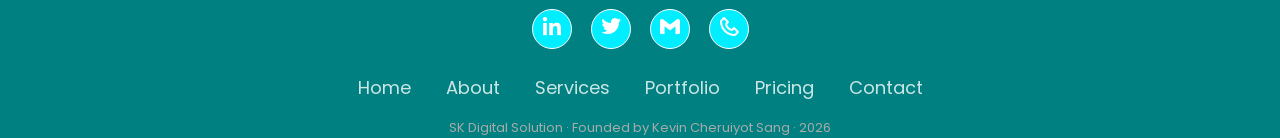
==== commit 1252219d: "Update stylesheet link to include versioning for cache management" ====
--- a/index.html
+++ b/index.html
@@ -12,7 +12,7 @@
     <meta property="og:type" content="website">
     <title>SK Digital Solution | Virtual Assistance, IT & Creative Services</title>
     <link href='https://unpkg.com/boxicons@2.1.4/css/boxicons.min.css' rel='stylesheet'>
-    <link rel="stylesheet" href="./style.css">
+    <link rel="stylesheet" href="./style.css?v=20261119">
    <link rel="icon" type="image/x-icon" href="images/favicon.ico">
 </head>
 
--- a/style.css
+++ b/style.css
@@ -1,4 +1,13 @@
-@import url('https://fonts.googleapis.com/css2?family=Poppins:wght@300&display=swap');
+@import url('https://fonts.googleapis.com/css2?family=Poppins:wght@300;400;500;600;700&display=swap');
+
+:root {
+    --brand-cyan: #0ef;
+    --brand-teal: #4c9e9e;
+    --brand-navy: #102c3a;
+    --surface-dark: #1f242d;
+    --surface-soft: #263746;
+    --text-light: #fff;
+}
 
 * {
     margin: 0;
@@ -16,14 +25,22 @@
 
 
 body {
-    background-color: #1f242d;
-    color: #fff;
+    background: radial-gradient(circle at top right, rgba(14, 239, 255, 0.05), transparent 28rem),
+        linear-gradient(135deg, var(--surface-dark), #171c24);
+    color: var(--text-light);
     box-sizing: inherit;
     overflow-x: hidden;
-    /* padding: 3rem; */
-
-
-    font-family: cursive;
+    font-family: 'Poppins', sans-serif;
+}
+
+::selection {
+    background: var(--brand-cyan);
+    color: var(--brand-navy);
+}
+
+:focus-visible {
+    outline: 3px solid var(--brand-cyan);
+    outline-offset: 4px;
 }
 
 a {
@@ -42,9 +59,12 @@
     display: flex;
     align-items: center;
     justify-content: space-between;
-    padding: 10px;
+    padding: 10px clamp(16px, 3vw, 40px);
     width: 100%;
-    background-color: teal;
+    background: rgba(16, 44, 58, 0.96);
+    backdrop-filter: blur(14px);
+    border-bottom: 1px solid rgba(14, 239, 255, 0.18);
+    box-shadow: 0 8px 30px rgba(0, 0, 0, 0.18);
     color: #fff;
     position: fixed;
     z-index: 100;
@@ -99,6 +119,7 @@
     border-radius: 50%;
     overflow: hidden;
     background: #fff;
+    box-shadow: 0 0 0 2px rgba(14, 239, 255, 0.4), 0 8px 24px rgba(0, 0, 0, 0.25);
     cursor: pointer;
     opacity: 0;
     animation: slideRight 1s ease forwards;
@@ -1522,10 +1543,14 @@
     .menu {
         display: none;
         position: absolute;
-        background-color: teal;
+        top: 100%;
+        background: rgba(16, 44, 58, 0.98);
+        backdrop-filter: blur(14px);
+        border-bottom: 1px solid rgba(14, 239, 255, 0.18);
+        box-shadow: 0 18px 30px rgba(0, 0, 0, 0.22);
         right: 0;
         left: 0;
-        width: -60%;
+        width: 100%;
         text-align: center;
         padding: 16px 0;
     }
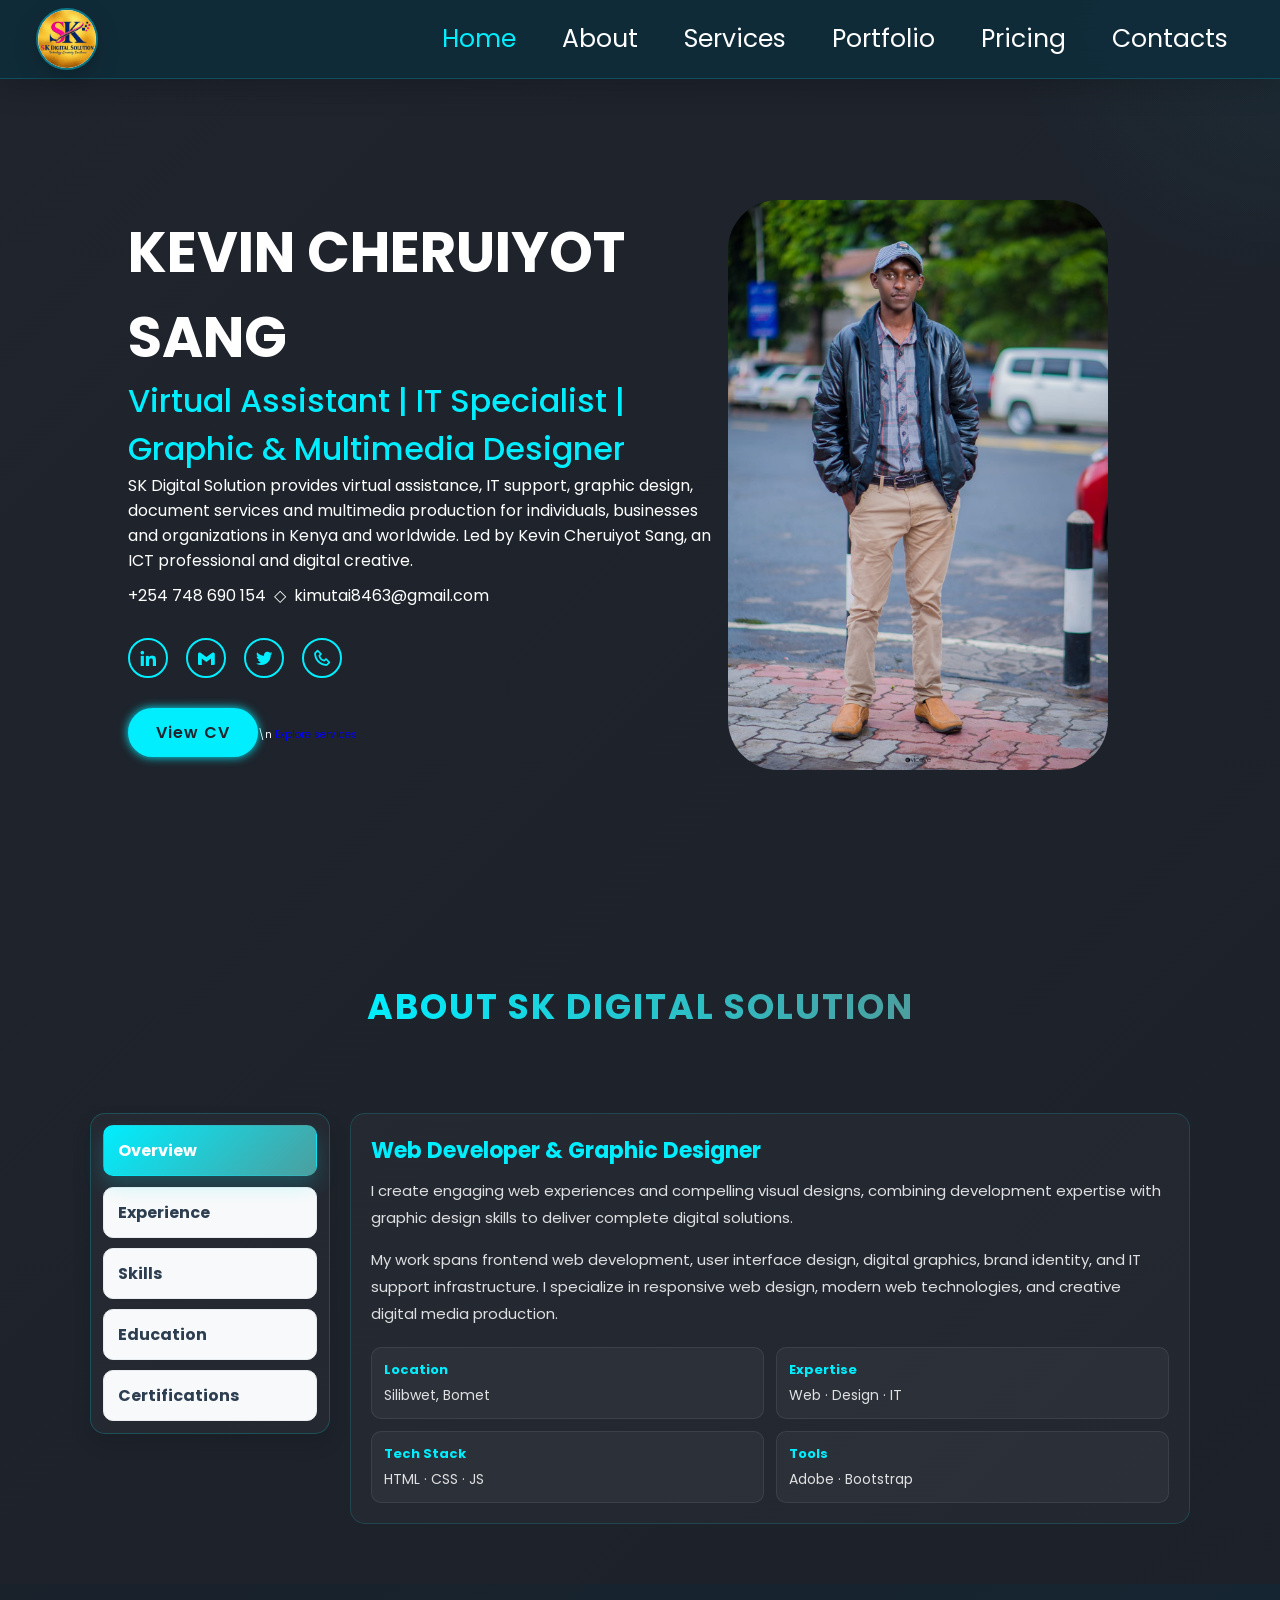
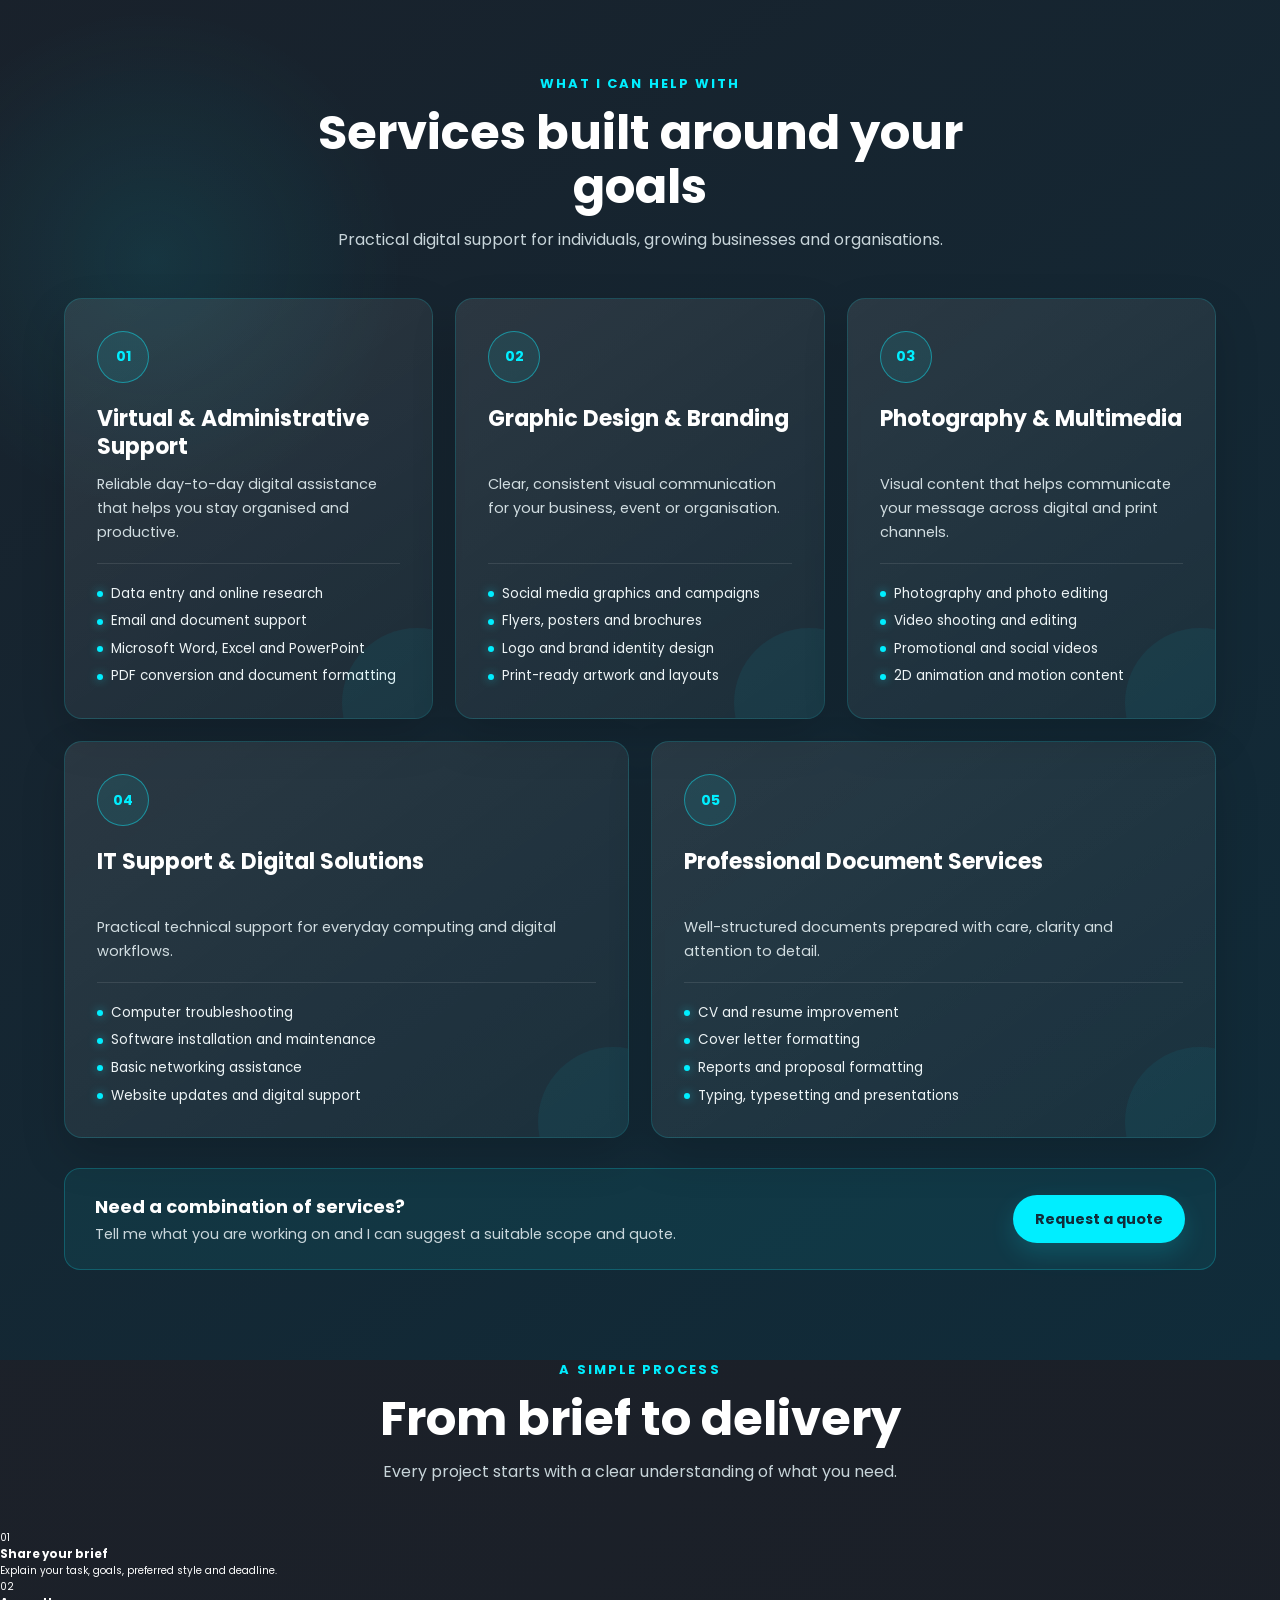
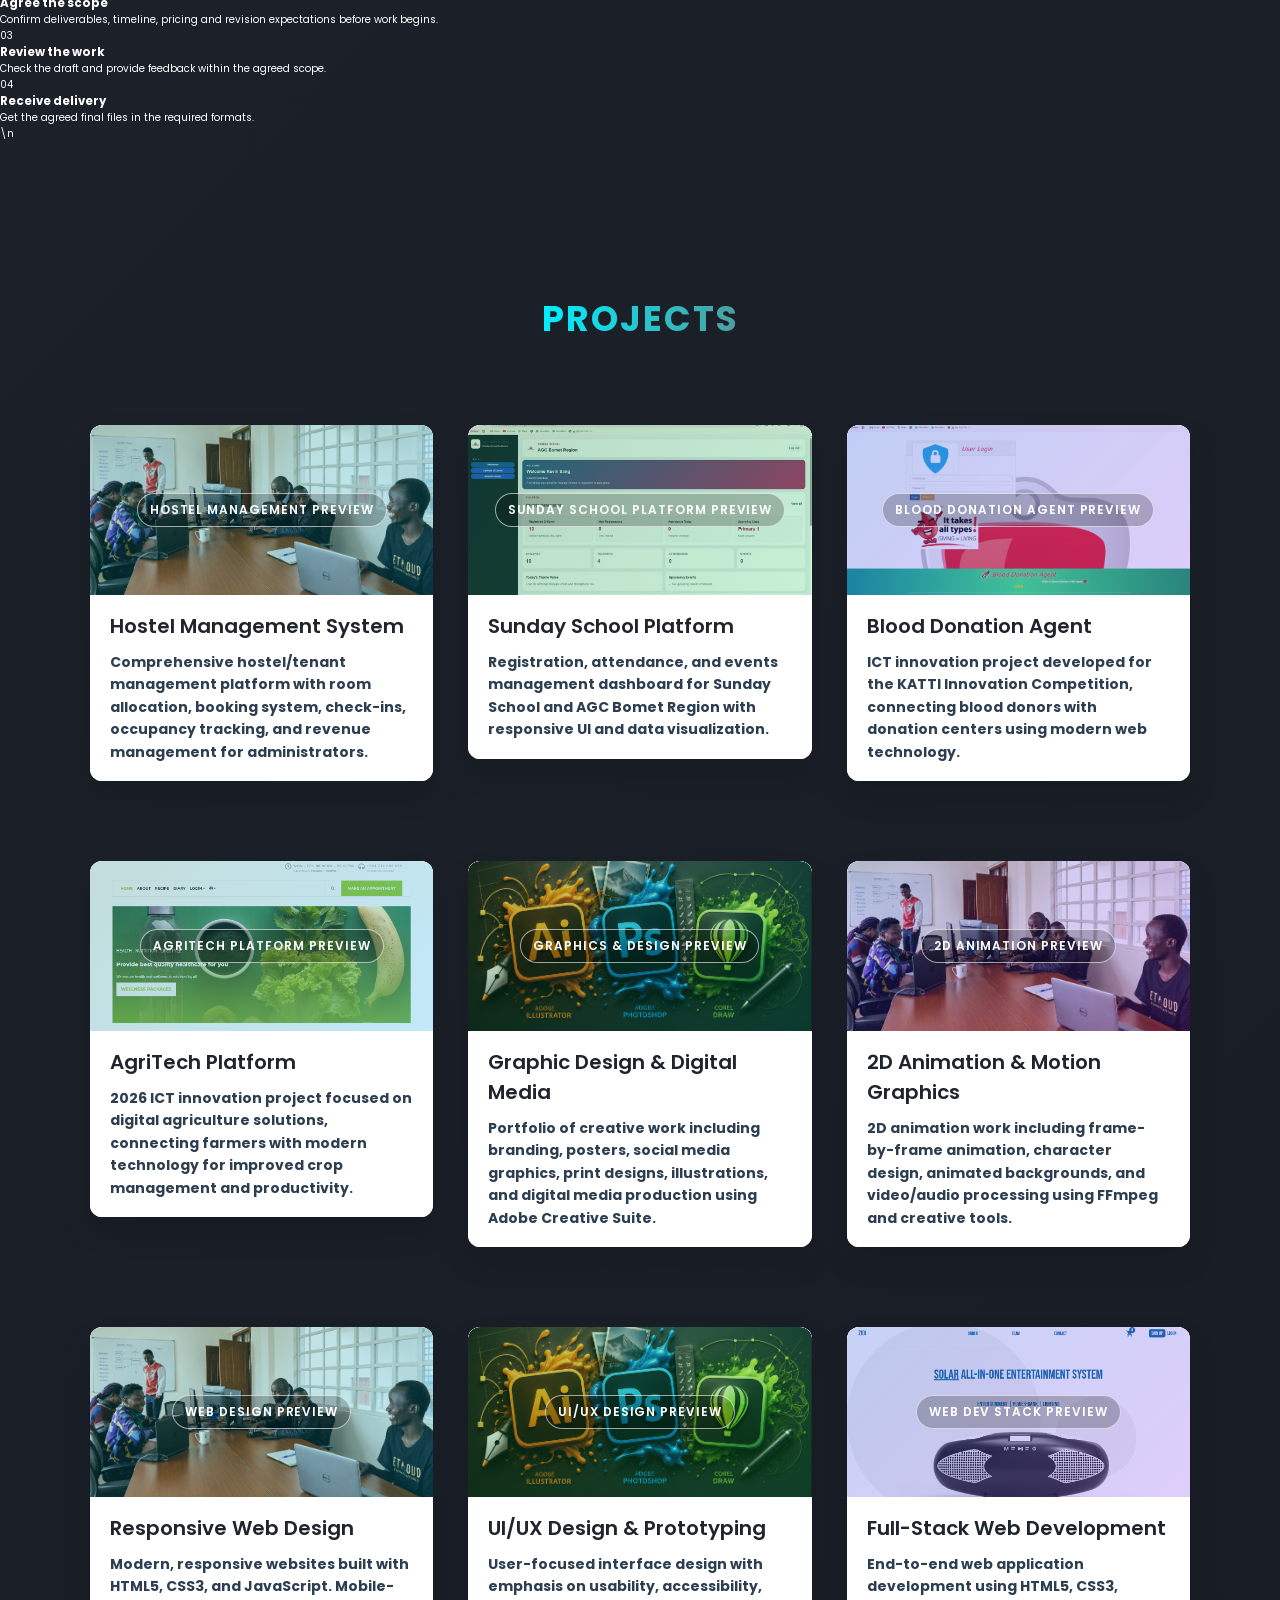
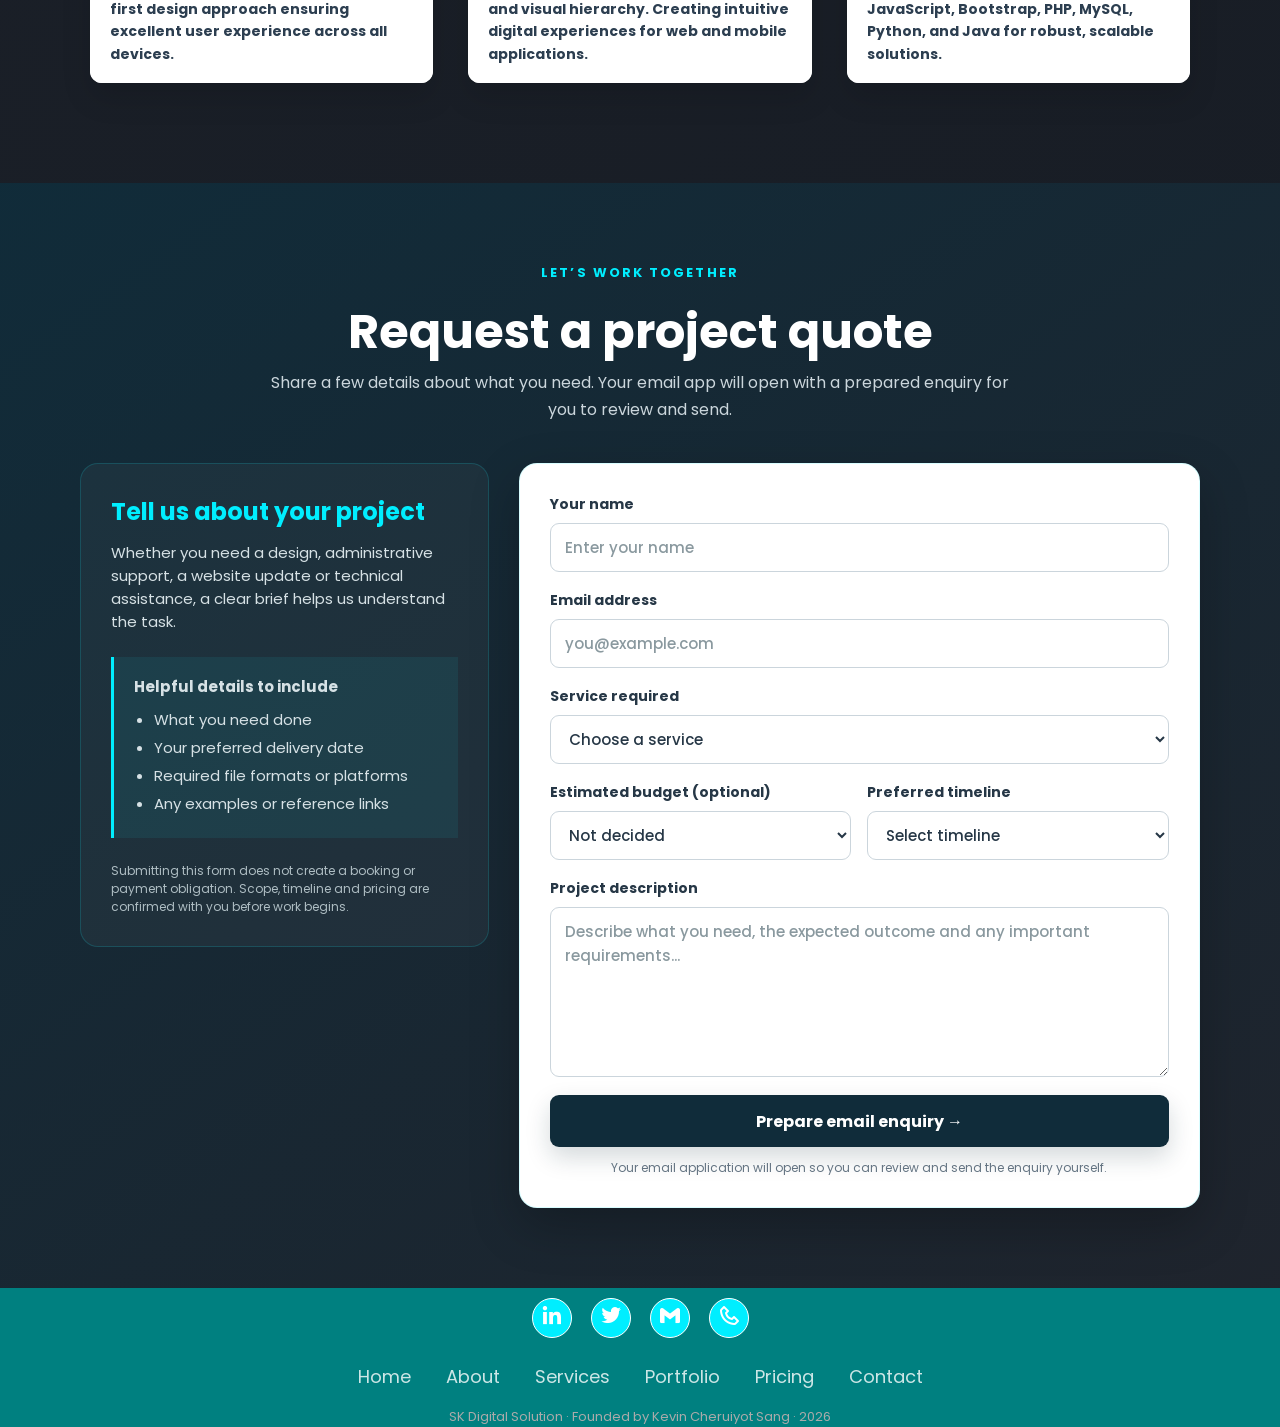
==== commit a4e34a55: "Update stylesheet version for cache management and add services section styles" ====
--- a/index.html
+++ b/index.html
@@ -12,7 +12,7 @@
     <meta property="og:type" content="website">
     <title>SK Digital Solution | Virtual Assistance, IT & Creative Services</title>
     <link href='https://unpkg.com/boxicons@2.1.4/css/boxicons.min.css' rel='stylesheet'>
-    <link rel="stylesheet" href="./style.css?v=20261119">
+    <link rel="stylesheet" href="./style.css?v=20261120">
    <link rel="icon" type="image/x-icon" href="images/favicon.ico">
 </head>
 
--- a/style.css
+++ b/style.css
@@ -1195,7 +1195,255 @@
     padding: 0 20rem 10rem 20rem ;
 }
 
-
+/* PROFESSIONAL SERVICES */
+.services-section {
+    padding: 9rem 5%;
+    background:
+        radial-gradient(circle at 12% 20%, rgba(14, 239, 255, 0.09), transparent 25rem),
+        linear-gradient(145deg, #19212b 0%, #102c3a 100%);
+}
+
+.services-section .section-heading,
+.workflow-section .section-heading {
+    max-width: 760px;
+    margin: 0 auto 4.5rem;
+    text-align: center;
+}
+
+.section-heading .eyebrow {
+    display: inline-block;
+    margin-bottom: 1.2rem;
+    color: #0ef;
+    font-size: 1.3rem;
+    font-weight: 700;
+    letter-spacing: 0.16em;
+    text-transform: uppercase;
+}
+
+.section-heading h2 {
+    margin-bottom: 1.2rem;
+    color: #fff;
+    font-size: clamp(3.2rem, 5vw, 4.8rem);
+    line-height: 1.12;
+}
+
+.section-heading > p:last-child {
+    color: #c8d5da;
+    font-size: 1.6rem;
+    line-height: 1.7;
+}
+
+.services-grid {
+    display: grid;
+    grid-template-columns: repeat(12, minmax(0, 1fr));
+    gap: 2.2rem;
+    max-width: 1180px;
+    margin: 0 auto;
+}
+
+.service-card {
+    grid-column: span 4;
+    display: flex;
+    min-height: 390px;
+    flex-direction: column;
+    position: relative;
+    overflow: hidden;
+    padding: 3.2rem;
+    border: 1px solid rgba(14, 239, 255, 0.16);
+    border-radius: 18px;
+    background: linear-gradient(145deg, rgba(255, 255, 255, 0.09), rgba(255, 255, 255, 0.035));
+    box-shadow: 0 18px 45px rgba(0, 0, 0, 0.16);
+    transition: transform 0.25s ease, border-color 0.25s ease, box-shadow 0.25s ease;
+}
+
+.service-card:nth-child(4),
+.service-card:nth-child(5) {
+    grid-column: span 6;
+}
+
+.service-card::after {
+    content: "";
+    position: absolute;
+    right: -60px;
+    bottom: -60px;
+    width: 150px;
+    height: 150px;
+    border-radius: 50%;
+    background: rgba(14, 239, 255, 0.06);
+    transition: transform 0.25s ease;
+}
+
+.service-card:hover {
+    transform: translateY(-8px);
+    border-color: rgba(14, 239, 255, 0.58);
+    box-shadow: 0 24px 55px rgba(0, 0, 0, 0.28);
+}
+
+.service-card:hover::after {
+    transform: scale(1.25);
+}
+
+.service-number {
+    display: inline-flex;
+    width: 52px;
+    height: 52px;
+    align-items: center;
+    justify-content: center;
+    margin-bottom: 2.2rem;
+    border: 1px solid rgba(14, 239, 255, 0.45);
+    border-radius: 50%;
+    background: rgba(14, 239, 255, 0.08);
+    color: #0ef;
+    font-size: 1.4rem;
+    font-weight: 700;
+}
+
+.service-card h3 {
+    min-height: 5.6rem;
+    margin-bottom: 1.2rem;
+    color: #fff;
+    font-size: 2.2rem;
+    line-height: 1.28;
+}
+
+.service-card > p {
+    margin-bottom: 1.8rem;
+    color: #d1dde1;
+    font-size: 1.45rem;
+    line-height: 1.65;
+}
+
+.service-card ul {
+    margin-top: auto;
+    padding-top: 1.2rem;
+    border-top: 1px solid rgba(255, 255, 255, 0.1);
+}
+
+.service-card li {
+    display: flex;
+    align-items: flex-start;
+    gap: 0.8rem;
+    margin-top: 0.8rem;
+    color: #edf4f6;
+    font-size: 1.35rem;
+    line-height: 1.45;
+}
+
+.service-card li::before {
+    content: "";
+    width: 6px;
+    height: 6px;
+    flex: 0 0 6px;
+    margin-top: 0.72rem;
+    border-radius: 50%;
+    background: #0ef;
+    box-shadow: 0 0 10px rgba(14, 239, 255, 0.55);
+}
+
+.services-note {
+    display: flex;
+    max-width: 1180px;
+    align-items: center;
+    justify-content: space-between;
+    gap: 3rem;
+    margin: 3rem auto 0;
+    padding: 2.4rem 3rem;
+    border: 1px solid rgba(14, 239, 255, 0.22);
+    border-radius: 16px;
+    background: rgba(14, 239, 255, 0.07);
+}
+
+.services-note strong {
+    display: block;
+    margin-bottom: 0.4rem;
+    color: #fff;
+    font-size: 1.8rem;
+}
+
+.services-note p {
+    color: #cad7dc;
+    font-size: 1.45rem;
+}
+
+.btn-primary {
+    flex: 0 0 auto;
+    display: inline-flex;
+    min-height: 48px;
+    align-items: center;
+    justify-content: center;
+    padding: 1.2rem 2.2rem;
+    border-radius: 999px;
+    background: #0ef;
+    color: #102c3a;
+    box-shadow: 0 10px 24px rgba(14, 239, 255, 0.16);
+    font-size: 1.45rem;
+    font-weight: 700;
+    transition: transform 0.2s ease, box-shadow 0.2s ease;
+}
+
+.btn-primary:hover {
+    transform: translateY(-3px);
+    box-shadow: 0 14px 30px rgba(14, 239, 255, 0.24);
+}
+
+@media (max-width: 900px) {
+    .services-section {
+        padding: 7rem 4%;
+    }
+
+    .services-grid {
+        grid-template-columns: repeat(2, minmax(0, 1fr));
+    }
+
+    .service-card,
+    .service-card:nth-child(4),
+    .service-card:nth-child(5) {
+        grid-column: span 1;
+    }
+
+    .service-card:nth-child(5) {
+        grid-column: 1 / -1;
+        min-height: 330px;
+    }
+}
+
+@media (max-width: 600px) {
+    .services-section {
+        padding: 6rem 5%;
+    }
+
+    .services-section .section-heading {
+        margin-bottom: 3.5rem;
+    }
+
+    .services-grid {
+        grid-template-columns: 1fr;
+        gap: 1.6rem;
+    }
+
+    .service-card,
+    .service-card:nth-child(4),
+    .service-card:nth-child(5) {
+        grid-column: 1;
+        min-height: 0;
+        padding: 2.6rem 2.2rem;
+    }
+
+    .service-card h3 {
+        min-height: 0;
+    }
+
+    .services-note {
+        align-items: flex-start;
+        flex-direction: column;
+        gap: 2rem;
+        padding: 2.4rem;
+    }
+
+    .btn-primary {
+        width: 100%;
+    }
+}
 
 form {
     max-width: 420px;
@@ -1229,30 +1477,196 @@
     resize: vertical;
 }
 
-[type="submit"] {
-    font-family: 'Poppins', sans-serif;
+/* PROJECT QUOTE FORM */
+.contact {
+    padding: 8rem 5%;
+    background: linear-gradient(145deg, rgba(16, 44, 58, 0.96), rgba(31, 36, 45, 0.98));
+}
+
+.contact .section-heading {
+    max-width: 760px;
+    margin: 0 auto 4rem;
+    text-align: center;
+}
+
+.contact .section-heading h2 {
+    margin: 1rem 0;
+    color: #fff;
+    font-size: clamp(3rem, 5vw, 4.8rem);
+}
+
+.contact .section-heading p:last-child {
+    color: #cbd6dc;
+    font-size: 1.6rem;
+}
+
+.quote-layout {
+    display: grid;
+    grid-template-columns: minmax(260px, 0.75fr) minmax(420px, 1.25fr);
+    gap: 3rem;
+    max-width: 1120px;
+    margin: 0 auto;
+    align-items: start;
+}
+
+.quote-intro,
+.quote-form {
+    border: 1px solid rgba(14, 239, 255, 0.16);
+    border-radius: 18px;
+}
+
+.quote-intro {
+    padding: 3rem;
+    background: rgba(255, 255, 255, 0.04);
+}
+
+.quote-intro h3 {
+    margin-bottom: 1.2rem;
+    color: #0ef;
+    font-size: 2.4rem;
+}
+
+.quote-intro p,
+.quote-tip {
+    color: #d6e1e5;
+    font-size: 1.5rem;
+}
+
+.quote-tip {
+    margin: 2.4rem 0;
+    padding: 1.8rem 2rem;
+    border-left: 3px solid #0ef;
+    background: rgba(14, 239, 255, 0.07);
+}
+
+.quote-tip ul {
+    margin: 1rem 0 0 2rem;
+}
+
+.quote-tip li {
+    margin: 0.5rem 0;
+    list-style: disc;
+}
+
+.quote-small {
+    margin-top: 2rem;
+    font-size: 1.2rem !important;
+    color: #aebdc3 !important;
+}
+
+.quote-form {
+    max-width: none;
     width: 100%;
-    background-color: #0ef;
-    border-radius: 5px;
+    margin: 0;
+    padding: 3rem;
+    background: #fff;
+    box-shadow: 0 18px 50px rgba(0, 0, 0, 0.24);
+}
+
+.quote-field {
+    display: flex;
+    flex-direction: column;
+    gap: 0.8rem;
+    min-width: 0;
+}
+
+.quote-field label {
+    color: #263746;
+    font-size: 1.4rem;
+    font-weight: 700;
+}
+
+.quote-field input,
+.quote-field select,
+.quote-field textarea {
+    width: 100%;
+    min-height: 48px;
+    border: 1px solid #cbd5dc;
+    border-radius: 9px;
+    background: #fff;
+    color: #263746;
+    font: 500 1.5rem 'Poppins', sans-serif;
+    padding: 1.2rem 1.4rem;
+    outline: none;
+    transition: border-color 0.2s ease, box-shadow 0.2s ease;
+}
+
+.quote-field textarea {
+    height: auto;
+    min-height: 150px;
+    line-height: 1.6;
+}
+
+.quote-field input::placeholder,
+.quote-field textarea::placeholder {
+    color: #8a999f;
+}
+
+.quote-field input:focus,
+.quote-field select:focus,
+.quote-field textarea:focus {
+    border-color: #0ef;
+    box-shadow: 0 0 0 3px rgba(14, 239, 255, 0.18);
+}
+
+.quote-row {
+    display: grid;
+    grid-template-columns: repeat(2, minmax(0, 1fr));
+    gap: 1.6rem;
+}
+
+.quote-form > .quote-field,
+.quote-form > .quote-row {
+    margin-bottom: 1.8rem;
+}
+
+.quote-submit {
+    width: 100%;
+    min-height: 52px;
+    margin-top: 0;
     border: 0;
+    border-radius: 9px;
+    background: #102c3a;
+    color: #fff;
+    box-shadow: 0 10px 24px rgba(16, 44, 58, 0.18);
+    font: 700 1.6rem 'Poppins', sans-serif;
     cursor: pointer;
-    color: white;
-    font-size: 24px;
-    padding-top: 10px;
-    padding-bottom: 10px;
-    transition: all 0.3s;
-    margin-top: -4px;
-    font-weight: 700;
-}
-
-[type="submit"]:hover {
-    background-color: #0ef;
-}
-
-
-
-
-  
+    transition: transform 0.2s ease, background 0.2s ease;
+}
+
+.quote-submit:hover {
+    background: #1d4a5e;
+    transform: translateY(-2px);
+}
+
+.quote-status {
+    margin: 1.2rem 0 0;
+    color: #647482;
+    font-size: 1.2rem;
+    text-align: center;
+}
+
+@media (max-width: 900px) {
+    .quote-layout {
+        grid-template-columns: 1fr;
+    }
+}
+
+@media (max-width: 600px) {
+    .contact {
+        padding: 6rem 3%;
+    }
+
+    .quote-intro,
+    .quote-form {
+        padding: 2rem;
+    }
+
+    .quote-row {
+        grid-template-columns: 1fr;
+    }
+}
+
 .footer {
     
     padding-top: 10px;
